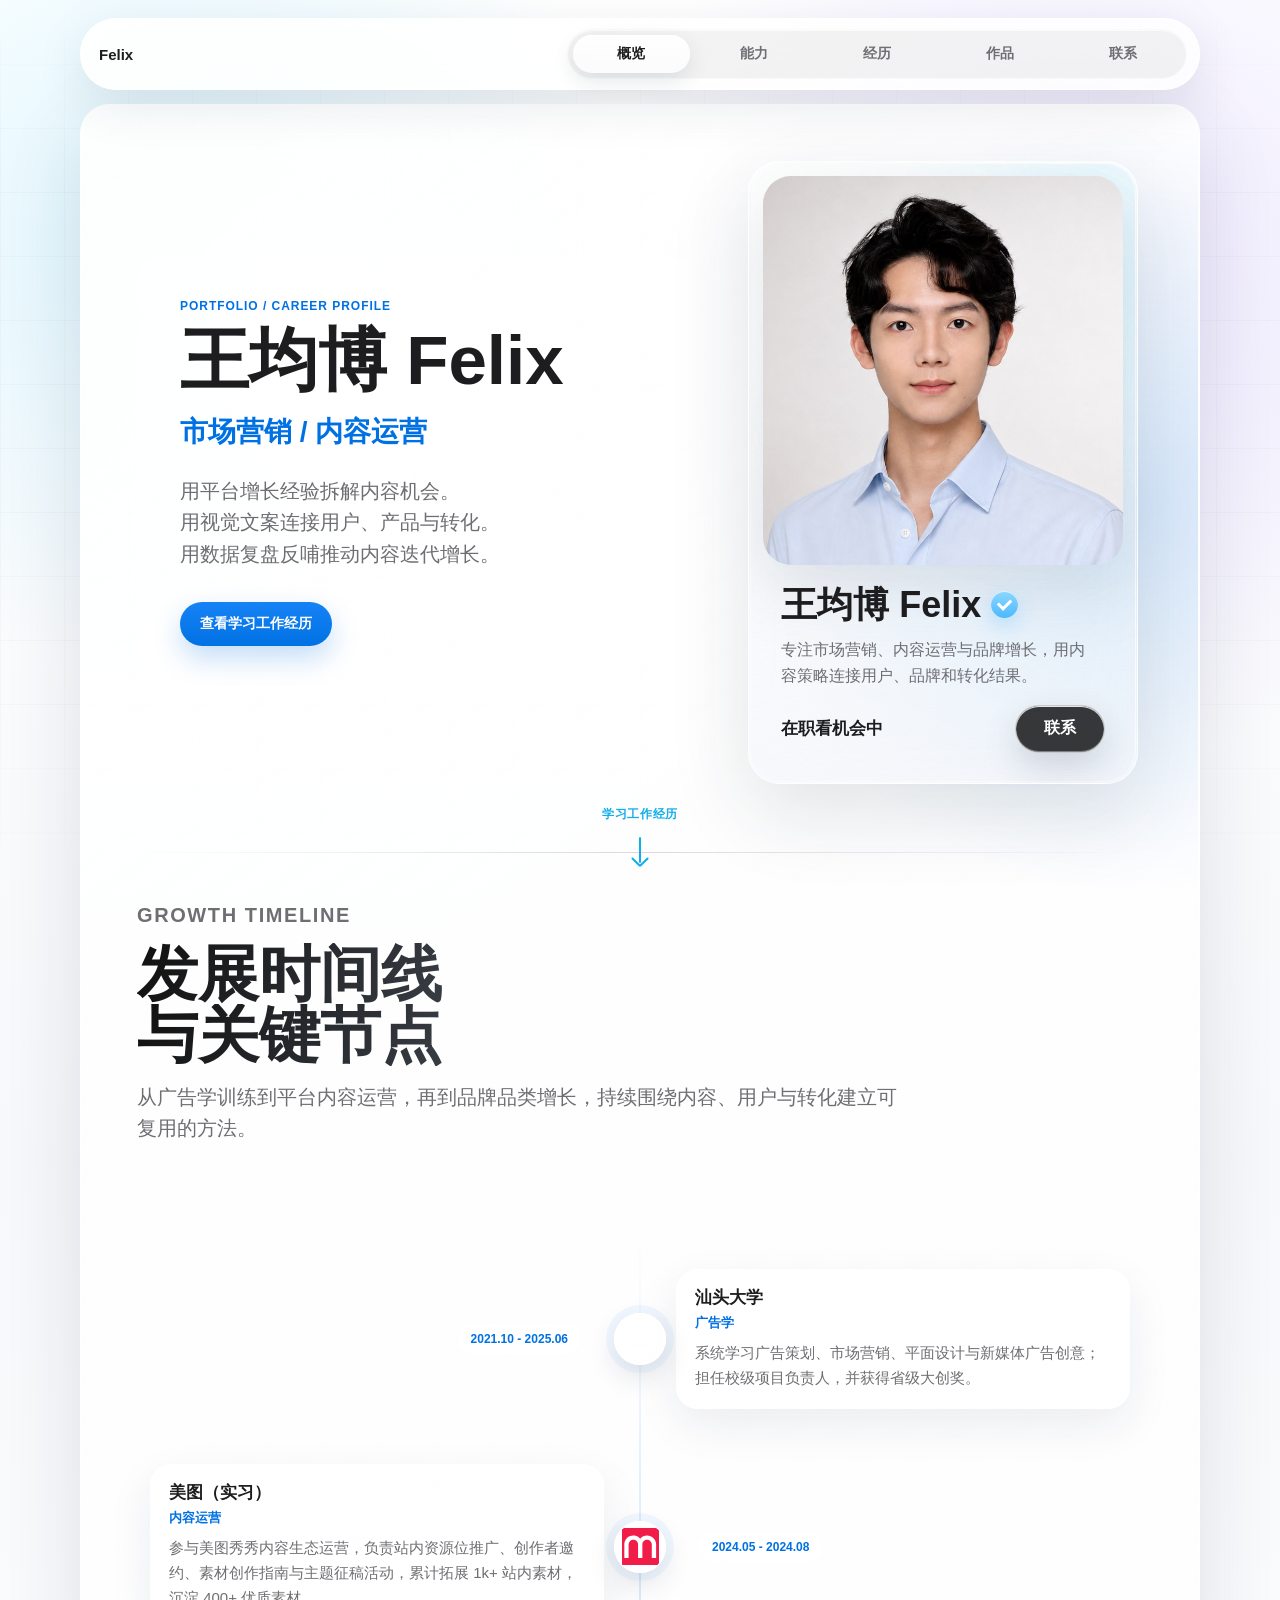
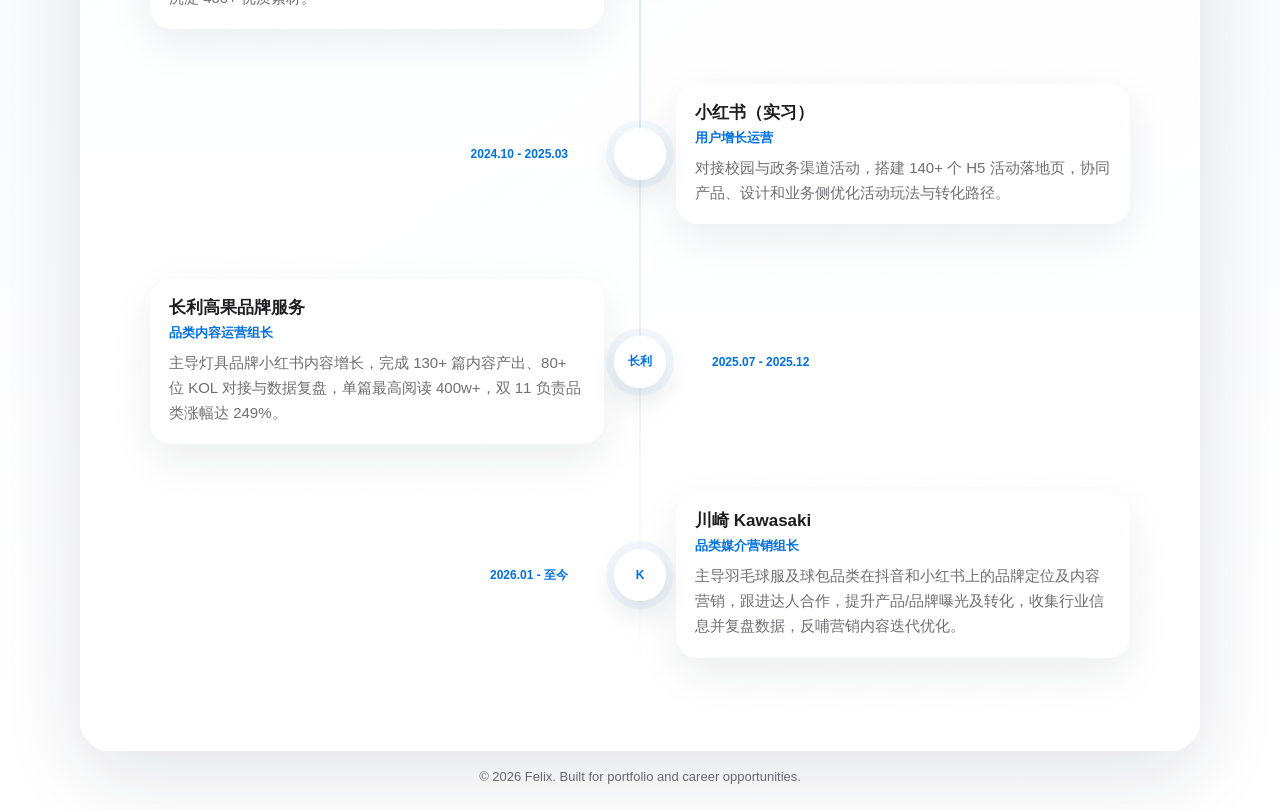
==== index.html @ 7bcf0bf5 "feat: 优化时间轴文字与节点标识" ====
<!doctype html>
<html lang="zh-CN">
  <head>
    <meta charset="UTF-8" />
    <meta name="viewport" content="width=device-width, initial-scale=1.0" />
    <meta
      name="description"
      content="王均博 Felix 的个人作品展示与求职网站，聚焦市场营销、内容运营、小红书增长与品牌内容。"
    />
    <title>王均博 Felix | 市场营销与内容运营</title>
    <link rel="stylesheet" href="styles.css?v=timeline-logo-type" />
  </head>
  <body>
    <header class="site-header" aria-label="网站导航">
      <a class="brand" href="#top" aria-label="返回首页">Felix</a>
      <nav class="tab-list" role="tablist" aria-label="个人网站页面切换">
        <button class="tab-button active" type="button" role="tab" aria-selected="true" aria-controls="panel-overview" id="tab-overview">
          概览
        </button>
        <button class="tab-button" type="button" role="tab" aria-selected="false" aria-controls="panel-skills" id="tab-skills">
          能力
        </button>
        <button class="tab-button" type="button" role="tab" aria-selected="false" aria-controls="panel-experience" id="tab-experience">
          经历
        </button>
        <button class="tab-button" type="button" role="tab" aria-selected="false" aria-controls="panel-works" id="tab-works">
          作品
        </button>
        <button class="tab-button" type="button" role="tab" aria-selected="false" aria-controls="panel-contact" id="tab-contact">
          联系
        </button>
      </nav>
    </header>

    <main id="top" class="page-panels">
      <article class="tab-panel active" role="tabpanel" id="panel-overview" aria-labelledby="tab-overview">
        <section class="overview-page reveal" aria-labelledby="hero-title">
          <div class="overview-hero">
            <div class="hero-copy glass-panel">
              <p class="eyebrow">Portfolio / Career Profile</p>
              <h1 id="hero-title">
                <span>王均博 Felix</span>
                <span>市场营销 / 内容运营</span>
              </h1>
              <p class="hero-lede">
                用平台增长经验拆解内容机会。
                <br />
                用视觉文案连接用户、产品与转化。
                <br />
                用数据复盘反哺推动内容迭代增长。
              </p>
              <div class="hero-actions" aria-label="主要行动">
                <a class="button primary" href="#timeline">查看学习工作经历</a>
              </div>
            </div>

            <figure class="photo-card" aria-label="个人照片展示位">
              <img src="assets/felix-portrait.jpg?v=portrait-updated" alt="Felix 的个人形象照" />
              <figcaption class="profile-card-body">
                <div class="profile-name-row">
                  <strong>王均博 Felix</strong>
                  <span class="verified-badge" aria-label="已认证"></span>
                </div>
                <p>专注市场营销、内容运营与品牌增长，用内容策略连接用户、品牌和转化结果。</p>
                <div class="profile-actions" aria-label="个人卡片操作">
                  <div class="profile-stat">
                    <strong>在职看机会中</strong>
                  </div>
                  <a class="profile-contact" href="mailto:keji1217@qq.com">联系</a>
                </div>
              </figcaption>
            </figure>
          </div>

          <div id="timeline" class="timeline-block" aria-labelledby="timeline-title">
            <div class="timeline-heading">
              <p class="eyebrow">Growth Timeline</p>
              <h2 id="timeline-title">
                <span>发展时间线</span>
                <span>与关键节点</span>
              </h2>
              <p>从广告学训练到平台内容运营，再到品牌品类增长，持续围绕内容、用户与转化建立可复用的方法。</p>
            </div>

            <ol class="growth-timeline">
              <li>
                <time>2021.10 - 2025.06</time>
                <span class="timeline-logo" aria-label="汕头大学 Logo">
                  <img src="assets/logos/shantou-university.png" alt="" />
                </span>
                <div>
                  <h3>汕头大学</h3>
                  <strong class="timeline-role">广告学</strong>
                  <p>系统学习广告策划、市场营销、平面设计与新媒体广告创意；担任校级项目负责人，并获得省级大创奖。</p>
                </div>
              </li>
              <li>
                <time>2024.05 - 2024.08</time>
                <span class="timeline-logo" aria-label="美图 Logo">
                  <img src="assets/logos/meitu-icon.svg" alt="" />
                </span>
                <div>
                  <h3>美图（实习）</h3>
                  <strong class="timeline-role">内容运营</strong>
                  <p>参与美图秀秀内容生态运营，负责站内资源位推广、创作者邀约、素材创作指南与主题征稿活动，累计拓展 1k+ 站内素材，沉淀 400+ 优质素材。</p>
                </div>
              </li>
              <li>
                <time>2024.10 - 2025.03</time>
                <span class="timeline-logo" aria-label="小红书 Logo">
                  <img src="assets/logos/xiaohongshu.png" alt="" />
                </span>
                <div>
                  <h3>小红书（实习）</h3>
                  <strong class="timeline-role">用户增长运营</strong>
                  <p>对接校园与政务渠道活动，搭建 140+ 个 H5 活动落地页，协同产品、设计和业务侧优化活动玩法与转化路径。</p>
                </div>
              </li>
              <li>
                <time>2025.07 - 2025.12</time>
                <span class="timeline-logo timeline-logo-text" aria-label="长利高果品牌服务 Logo 占位">长利</span>
                <div>
                  <h3>长利高果品牌服务</h3>
                  <strong class="timeline-role">品类内容运营组长</strong>
                  <p>主导灯具品牌小红书内容增长，完成 130+ 篇内容产出、80+ 位 KOL 对接与数据复盘，单篇最高阅读 400w+，双 11 负责品类涨幅达 249%。</p>
                </div>
              </li>
              <li>
                <time>2026.01 - 至今</time>
                <span class="timeline-logo timeline-logo-text" aria-label="川崎 Kawasaki Logo 占位">K</span>
                <div>
                  <h3>川崎 Kawasaki</h3>
                  <strong class="timeline-role">品类媒介营销组长</strong>
                  <p>主导羽毛球服及球包品类在抖音和小红书上的品牌定位及内容营销，跟进达人合作，提升产品/品牌曝光及转化，收集行业信息并复盘数据，反哺营销内容迭代优化。</p>
                </div>
              </li>
            </ol>
          </div>
        </section>
      </article>

      <article class="tab-panel panel-page" role="tabpanel" id="panel-skills" aria-labelledby="tab-skills" hidden>
        <section class="content-screen reveal">
          <div class="screen-heading">
            <p class="eyebrow">Capabilities</p>
            <h2>
              <span>面向市场营销</span>
              <span>与内容运营的复合能力。</span>
            </h2>
            <p class="screen-lede">
              基于川崎、长利高果、小红书与美图经历，能力重点聚焦品类营销、内容种草、达人媒介、数据复盘与项目落地。
            </p>
          </div>
          <div class="skills-layout">
            <div class="skill-metrics" aria-label="关键能力数据">
              <div><strong>200+</strong><span>营销种草笔记</span></div>
              <div><strong>150+</strong><span>KOL 对接</span></div>
              <div><strong>15+</strong><span>数据复盘迭代</span></div>
              <div><strong>5+</strong><span>品类营销项目经验</span></div>
            </div>

            <div class="skill-stack" aria-label="能力模块">
              <article class="skill-row">
                <span>01</span>
                <div>
                  <h3>营销策略与内容运营</h3>
                  <p>围绕品类目标、用户需求和平台机制，制定内容方向与种草策略，串联品牌表达、内容节奏和转化目标。</p>
                  <em>品类策略 / 内容规划 / 社媒种草</em>
                </div>
              </article>
              <article class="skill-row">
                <span>02</span>
                <div>
                  <h3>品牌定位与品类增长</h3>
                  <p>关注行业信息、用户趋势和竞品内容，提炼品类卖点与品牌定位，服务产品曝光、用户回搜和销售转化。</p>
                  <em>行业洞察 / 品牌定位 / 品类增长</em>
                </div>
              </article>
              <article class="skill-row">
                <span>03</span>
                <div>
                  <h3>达人媒介与合作推进</h3>
                  <p>具备 KOL 挖掘、建联、沟通、排期和内容质量把控经验，能够推动达人内容服务品牌曝光和种草转化。</p>
                  <em>KOL 对接 / 达人合作 / 内容把控</em>
                </div>
              </article>
              <article class="skill-row">
                <span>04</span>
                <div>
                  <h3>抖音与小红书内容传播</h3>
                  <p>覆盖小红书笔记、抖音内容和站内资源位推广，能根据平台内容逻辑调整选题、素材、标题与传播节奏。</p>
                  <em>双平台运营 / 种草内容 / 传播节奏</em>
                </div>
              </article>
              <article class="skill-row">
                <span>05</span>
                <div>
                  <h3>数据复盘与内容迭代</h3>
                  <p>通过内容数据、投放反馈、回搜转化和行业信息复盘表现，反哺后续营销内容方向和运营策略优化。</p>
                  <em>数据复盘 / 内容迭代 / 转化优化</em>
                </div>
              </article>
              <article class="skill-row">
                <span>06</span>
                <div>
                  <h3>项目协同与执行落地</h3>
                  <p>能拆解内容需求、协调设计和产品资源，跟进活动配置、素材审核、达人排期与传播节奏，保证项目落地。</p>
                  <em>需求拆解 / 资源协调 / 项目推进</em>
                </div>
              </article>
            </div>
          </div>
        </section>
      </article>

      <article class="tab-panel panel-page" role="tabpanel" id="panel-experience" aria-labelledby="tab-experience" hidden>
        <section class="content-screen reveal">
          <div class="experience-view active" data-experience-view="overview">
            <div class="screen-heading">
              <p class="eyebrow">Experience</p>
              <h2>
                <span>平台增长、内容生态</span>
                <span>与品牌服务经验。</span>
              </h2>
              <p class="screen-lede">
                点击任一经历卡片，可进入对应的详细页，查看工作内容、项目动作和关键结果。
              </p>
            </div>
            <ol class="compact-list experience-list">
              <li>
                <button class="experience-card" type="button" data-experience-target="kawasaki">
                  <strong>川崎 Kawasaki</strong>
                  <b class="experience-role">品类媒介营销组长</b>
                  <span>主导羽毛球服及球包品类在抖音和小红书上的品牌定位、内容营销、达人合作与数据复盘。</span>
                  <em>查看详情</em>
                </button>
              </li>
              <li>
                <button class="experience-card" type="button" data-experience-target="changli">
                  <strong>长利高果品牌服务</strong>
                  <b class="experience-role">品类内容运营组长</b>
                  <span>新锐灯具品牌小红书内容增长，覆盖选题产出、达人合作、数据复盘、评论维护与跨部门协作。</span>
                  <em>查看详情</em>
                </button>
              </li>
              <li>
                <button class="experience-card" type="button" data-experience-target="redbook">
                  <strong>小红书（实习）</strong>
                  <b class="experience-role">用户增长运营</b>
                  <span>对接校园和政务渠道活动，搭建 H5 活动落地页，并协同产品、设计优化活动玩法。</span>
                  <em>查看详情</em>
                </button>
              </li>
              <li>
                <button class="experience-card" type="button" data-experience-target="meitu">
                  <strong>美图（实习）</strong>
                  <b class="experience-role">内容运营</b>
                  <span>负责站内内容推广、创作者邀约、素材指南和共创征稿活动，丰富平台内容供给。</span>
                  <em>查看详情</em>
                </button>
              </li>
            </ol>
          </div>

          <div class="experience-view" data-experience-view="kawasaki" hidden>
            <button class="back-button" type="button" data-experience-back>返回经历</button>
            <div class="detail-heading">
              <p class="eyebrow">2025.01 - 至今</p>
              <h2><span>川崎 Kawasaki</span><span>品类媒介营销组长</span></h2>
              <p>主导羽毛球服及球包品类在抖音和小红书上的品牌定位及内容营销，跟进达人合作，提升产品与品牌曝光及转化。</p>
            </div>
            <div class="detail-grid">
              <article><span>Positioning</span><h3>品牌定位</h3><p>围绕羽毛球服及球包品类，梳理平台用户需求、产品卖点和内容表达方向，建立品类营销重点。</p></article>
              <article><span>Content</span><h3>内容营销</h3><p>负责抖音和小红书内容营销方向，结合平台特性规划种草内容、达人内容和品牌传播节奏。</p></article>
              <article><span>KOL</span><h3>达人合作</h3><p>跟进达人合作流程，推动内容产出、发布排期和传播效果，提升产品与品牌曝光及转化表现。</p></article>
              <article><span>Review</span><h3>复盘迭代</h3><p>收集行业信息并复盘内容和投放数据，将表现反馈反哺后续营销内容迭代优化。</p></article>
            </div>
          </div>

          <div class="experience-view" data-experience-view="changli" hidden>
            <button class="back-button" type="button" data-experience-back>返回经历</button>
            <div class="detail-heading">
              <p class="eyebrow">2025.07 - 2025.12</p>
              <h2><span>长利高果品牌服务</span><span>品类内容运营组长</span></h2>
              <p>服务灯具行业新锐品牌，以小红书作为核心品牌推广与增长渠道，围绕内容选题、达人合作、数据复盘和用户互动推动品类增长。</p>
            </div>
            <div class="detail-grid">
              <article><span>Content</span><h3>内容策划与产出</h3><p>主导小红书选题策划与原创产出，累计输出 130+ 篇笔记，覆盖测评、品牌推荐、买家秀等内容方向。</p></article>
              <article><span>Growth</span><h3>增长结果</h3><p>笔记平均阅读 15w+，爆款笔记占比 60%，单篇最高阅读 400w+，双 11 期间负责品类涨幅达 249%。</p></article>
              <article><span>KOL</span><h3>达人合作</h3><p>挖掘并管理小红书生态 KOL，累计对接 80+ 位达人，推动合作推广 50+ 篇，提升产品曝光与种草转化。</p></article>
              <article><span>Insight</span><h3>市场分析与复盘</h3><p>输出内容分析报告 6 份、周/月度优化方案 10 份，推动平均曝光、点击率、回搜和转化指标提升。</p></article>
              <article><span>Community</span><h3>评论与舆情</h3><p>建立笔记评论互动 SOP，日均回复用户评论 60+ 条，处理潜在负面舆情 70+ 起，降低品牌舆情风险。</p></article>
            </div>
          </div>

          <div class="experience-view" data-experience-view="redbook" hidden>
            <button class="back-button" type="button" data-experience-back>返回经历</button>
            <div class="detail-heading">
              <p class="eyebrow">2024.10 - 2025.03</p>
              <h2><span>小红书（实习）</span><span>用户增长运营</span></h2>
              <p>围绕渠道活动增长，连接活动配置、产品功能、素材审核、数据看板和跨部门协作，提升活动留存与转化。</p>
            </div>
            <div class="detail-grid">
              <article><span>Channel</span><h3>渠道增长</h3><p>对接多校园与政务渠道活动，完成审核配置、客诉、推流等流程，搭建 140+ 个 H5 活动落地页。</p></article>
              <article><span>Product</span><h3>产品迭代</h3><p>根据渠道需求与业务指标，推动计次浏览任务、iframe 功能和投票模板迭代，优化玩法逻辑与裂变效率。</p></article>
              <article><span>Creative</span><h3>视觉优化</h3><p>制定素材提报 SOP，细化审核规范，并与设计部门协作提升活动主视觉和用户认同感。</p></article>
              <article><span>Data</span><h3>数据分析</h3><p>通过数据看板整理活动表现，识别活动问题并协助团队优化留存率和转化率。</p></article>
            </div>
          </div>

          <div class="experience-view" data-experience-view="meitu" hidden>
            <button class="back-button" type="button" data-experience-back>返回经历</button>
            <div class="detail-heading">
              <p class="eyebrow">2024.05 - 2024.08</p>
              <h2><span>美图（实习）</span><span>内容运营</span></h2>
              <p>参与内容生态运营，围绕站内资源位推广、创作者邀约、素材创作指南和主题征稿活动拓展内容供给。</p>
            </div>
            <div class="detail-grid">
              <article><span>Promotion</span><h3>内容推广</h3><p>根据主题需求对接制作物料，并在站内资源位投放推广，提升贴纸、滤镜和共创 IP 的曝光与使用。</p></article>
              <article><span>Creator</span><h3>达人运营与内容指导</h3><p>多平台建联邀约 142 位创作者入驻，撰写素材创作指南和竞品分析报告，累计拓展 1k+ 站内素材。</p></article>
              <article><span>Campaign</span><h3>活动策划</h3><p>策划落地美图 x 站酷夏日与国庆主题征稿活动，邀约站内外创作者投稿并上传作品。</p></article>
              <article><span>Result</span><h3>项目结果</h3><p>超额完成目标作者入驻指标，沉淀 400+ 优质素材，提升内容时效性与平台生态质量。</p></article>
            </div>
          </div>

        </section>
      </article>

      <article class="tab-panel panel-page" role="tabpanel" id="panel-works" aria-labelledby="tab-works" hidden>
        <section class="content-screen reveal">
          <div class="screen-heading">
            <p class="eyebrow">Selected Work</p>
            <h2>
              <span>作品集入口</span>
              <span>等待真实素材填充。</span>
            </h2>
            <p class="screen-lede">这里先保留作品集结构。后续你上传作品集、项目截图或作品链接后，我会帮你整理成更完整的案例展示。</p>
          </div>
          <div class="case-grid">
            <article class="wide"><span>01</span><h3>内容运营作品集</h3><p>可放小红书笔记、内容策划方案、数据复盘报告、达人合作案例或品牌内容项目。我会按「目标 / 动作 / 结果 / 关键素材」整理。</p></article>
            <article><span>02</span><h3>活动与增长案例</h3><p>可放 H5 活动、渠道增长、活动主视觉、玩法设计或产品迭代相关案例。</p></article>
            <article><span>03</span><h3>创作者与视觉内容</h3><p>可放创作指南、素材库、征稿活动、视觉文案或平台内容生态相关作品。</p></article>
          </div>
        </section>
      </article>

      <article class="tab-panel panel-page" role="tabpanel" id="panel-contact" aria-labelledby="tab-contact" hidden>
        <section class="content-screen reveal">
          <div class="screen-heading">
            <p class="eyebrow">Contact</p>
            <h2>
              <span>保持联系</span>
              <span>从一次清晰沟通开始。</span>
            </h2>
            <p class="screen-lede">如果你对市场营销、内容运营、品牌内容或求职机会感兴趣，可以通过以下方式联系我。</p>
          </div>
          <div class="contact-grid" aria-label="联系方式">
            <a class="contact-card" href="mailto:keji1217@qq.com">
              <span>邮箱</span>
              <strong>keji1217@qq.com</strong>
              <em>适合发送正式沟通、作品集或岗位信息</em>
            </a>
            <div class="contact-card">
              <span>微信</span>
              <strong>SaPa17KeJi</strong>
              <em>适合快速沟通与后续交流</em>
            </div>
            <a class="contact-card" href="tel:15989818413">
              <span>电话</span>
              <strong>15989818413</strong>
              <em>如有紧急或明确事项，可电话联系</em>
            </a>
          </div>
        </section>
      </article>
    </main>

    <a class="journey-cue" href="#timeline" aria-label="向下查看学习工作经历">
      <span>学习工作经历</span>
      <i aria-hidden="true"></i>
    </a>

    <footer class="site-footer">
      <p>© 2026 Felix. Built for portfolio and career opportunities.</p>
    </footer>

    <script src="script.js?v=skills-experience-kawasaki"></script>
  </body>
</html>
---- styles.css ----
:root {
  color-scheme: light;
  --bg: #f7f8fb;
  --surface: rgba(255, 255, 255, 0.58);
  --surface-strong: rgba(255, 255, 255, 0.76);
  --text: #1d1d1f;
  --muted: #6e6e73;
  --line: rgba(255, 255, 255, 0.74);
  --line-dark: rgba(29, 29, 31, 0.1);
  --accent: #0071e3;
  --accent-dark: #005bbf;
  --blue-soft: rgba(0, 113, 227, 0.16);
  --violet-soft: rgba(126, 87, 255, 0.14);
  --cyan-soft: rgba(80, 210, 255, 0.18);
  --shadow: 0 24px 80px rgba(22, 35, 55, 0.12);
  --glass-shadow: inset 0 1px 0 rgba(255, 255, 255, 0.88), inset 0 -1px 0 rgba(255, 255, 255, 0.36);
  --radius: 30px;
}

* {
  box-sizing: border-box;
}

[hidden] {
  display: none !important;
}

html {
  scroll-behavior: smooth;
}

body {
  min-height: 100vh;
  margin: 0;
  background:
    radial-gradient(circle at 14% 10%, var(--cyan-soft), transparent 28rem),
    radial-gradient(circle at 84% 12%, var(--violet-soft), transparent 30rem),
    radial-gradient(circle at 50% -8%, rgba(255, 255, 255, 0.98), transparent 36rem),
    linear-gradient(180deg, #ffffff 0%, var(--bg) 48%, #ffffff 100%);
  color: var(--text);
  font-family: -apple-system, BlinkMacSystemFont, "SF Pro Display", "PingFang SC", "Microsoft YaHei", sans-serif;
  letter-spacing: 0;
}

body::before {
  position: fixed;
  inset: 0;
  z-index: -1;
  background-image:
    linear-gradient(rgba(29, 29, 31, 0.025) 1px, transparent 1px),
    linear-gradient(90deg, rgba(29, 29, 31, 0.025) 1px, transparent 1px);
  background-size: 64px 64px;
  content: "";
  mask-image: linear-gradient(180deg, transparent, #000 18%, #000 74%, transparent);
}

a {
  color: inherit;
  text-decoration: none;
}

.site-header {
  position: sticky;
  top: 18px;
  z-index: 30;
  display: grid;
  width: min(1120px, calc(100% - 32px));
  grid-template-columns: auto minmax(0, 620px);
  gap: 18px;
  align-items: center;
  margin: 18px auto 14px;
  padding: 10px 12px 10px 18px;
  border: 1px solid var(--line);
  border-radius: 999px;
  background:
    linear-gradient(145deg, rgba(255, 255, 255, 0.82), rgba(255, 255, 255, 0.48)),
    rgba(255, 255, 255, 0.58);
  box-shadow: 0 14px 50px rgba(22, 35, 55, 0.1), var(--glass-shadow);
  backdrop-filter: blur(24px) saturate(180%);
  transition: background 180ms ease, box-shadow 180ms ease;
}

.site-header.scrolled {
  background:
    linear-gradient(145deg, rgba(255, 255, 255, 0.9), rgba(255, 255, 255, 0.58)),
    rgba(255, 255, 255, 0.72);
  box-shadow: 0 18px 58px rgba(22, 35, 55, 0.13), var(--glass-shadow);
}

.brand {
  font-size: 15px;
  font-weight: 850;
}

.tab-list {
  display: grid;
  grid-template-columns: repeat(5, 1fr);
  gap: 6px;
  padding: 5px;
  border-radius: 999px;
  border: 1px solid rgba(255, 255, 255, 0.62);
  background: rgba(29, 29, 31, 0.05);
  box-shadow: inset 0 1px 0 rgba(255, 255, 255, 0.72);
}

.tab-button {
  min-height: 38px;
  border: 0;
  border-radius: 999px;
  background: transparent;
  color: var(--muted);
  cursor: pointer;
  font: inherit;
  font-size: 14px;
  font-weight: 850;
  transition: background 180ms ease, color 180ms ease, box-shadow 180ms ease;
}

.tab-button.active {
  background: linear-gradient(180deg, rgba(255, 255, 255, 0.96), rgba(255, 255, 255, 0.7));
  color: var(--text);
  box-shadow: 0 8px 22px rgba(22, 35, 55, 0.11), inset 0 1px 0 rgba(255, 255, 255, 0.95);
}

.page-panels,
.site-footer {
  width: min(1120px, calc(100% - 36px));
  margin: 0 auto;
}

.page-panels.switching .tab-panel.active {
  opacity: 0;
  transform: translateX(14px);
}

.overview-page,
.content-screen {
  border: 1px solid var(--line);
  border-radius: var(--radius);
  background:
    linear-gradient(145deg, rgba(255, 255, 255, 0.72), rgba(255, 255, 255, 0.42)),
    var(--surface);
  box-shadow: var(--shadow), var(--glass-shadow);
  backdrop-filter: blur(28px) saturate(170%);
  position: relative;
  isolation: isolate;
}

.overview-page::before,
.content-screen::before {
  position: absolute;
  inset: 1px;
  z-index: -1;
  border-radius: calc(var(--radius) - 1px);
  background:
    radial-gradient(circle at 18% 10%, rgba(255, 255, 255, 0.8), transparent 20rem),
    radial-gradient(circle at 94% 18%, var(--blue-soft), transparent 24rem);
  content: "";
  pointer-events: none;
}

.overview-page {
  display: grid;
  gap: clamp(34px, 6vw, 68px);
  min-height: calc(128vh - 112px);
  overflow: hidden;
  padding: clamp(28px, 4.8vw, 56px);
}

.overview-hero {
  display: grid;
  min-height: calc(78vh - 112px);
  grid-template-columns: minmax(0, 1fr) minmax(330px, 0.72fr);
  gap: clamp(28px, 4vw, 52px);
  align-items: center;
}

.hero-copy {
  display: grid;
  align-content: center;
}

.glass-panel {
  position: relative;
  align-self: center;
  overflow: hidden;
  border: 1px solid rgba(255, 255, 255, 0.7);
  border-radius: 26px;
  background: rgba(255, 255, 255, 0.32);
  box-shadow: var(--glass-shadow);
  padding: clamp(24px, 3.4vw, 42px);
}

.eyebrow {
  display: inline-flex;
  margin-bottom: 12px;
  color: var(--accent);
  font-size: 12px;
  font-weight: 850;
  letter-spacing: 0.08em;
  text-transform: uppercase;
}

h1,
h2,
h3,
p,
figure {
  margin-top: 0;
}

figure {
  margin-right: 0;
  margin-bottom: 0;
  margin-left: 0;
}

h1 {
  display: grid;
  justify-items: start;
  max-width: 720px;
  margin-bottom: 28px;
  font-size: clamp(46px, 6.2vw, 78px);
  font-weight: 860;
  line-height: 1.08;
}

h2 {
  max-width: 860px;
  margin-bottom: 16px;
  font-size: clamp(34px, 4.8vw, 64px);
  font-weight: 850;
  line-height: 1;
}

h1 span,
h2 span {
  display: block;
}

h1 span:first-child {
  color: var(--text);
  font-size: clamp(42px, 5.4vw, 70px);
  font-weight: 860;
  line-height: 1.04;
}

h2 span {
  background: linear-gradient(112deg, #111111 0%, #3b4048 46%, #838b98 100%);
  -webkit-background-clip: text;
  background-clip: text;
  color: transparent;
}

h1 span:nth-child(2) {
  justify-self: start;
  width: fit-content;
  margin-top: 18px;
  border: 0;
  background: transparent;
  box-shadow: none;
  color: var(--accent);
  font-size: clamp(19px, 2.2vw, 28px);
  font-weight: 850;
  line-height: 1.2;
  padding: 0;
  white-space: nowrap;
}

h3 {
  margin-bottom: 8px;
  font-size: 20px;
  line-height: 1.18;
}

.hero-lede,
.screen-lede,
.timeline-heading p,
.growth-timeline p,
.case-grid p,
.compact-list span {
  color: var(--muted);
  font-size: clamp(16px, 1.7vw, 20px);
  line-height: 1.56;
}

.hero-lede,
.screen-lede {
  max-width: 760px;
  margin-bottom: 32px;
}

.hero-lede {
  max-width: 620px;
}

.hero-actions,
.pill-grid {
  display: flex;
  flex-wrap: wrap;
  gap: 10px;
}

.button,
.pill-grid span {
  display: inline-flex;
  min-height: 44px;
  align-items: center;
  justify-content: center;
  border-radius: 999px;
  font-size: 14px;
  font-weight: 800;
}

.button {
  padding: 0 20px;
  transition: transform 180ms ease, background 180ms ease, box-shadow 180ms ease;
}

.button:hover,
.contact-card:hover {
  transform: translateY(-2px);
}

.button.primary {
  background: linear-gradient(180deg, #1683f5, var(--accent));
  color: #ffffff;
  box-shadow: 0 12px 28px rgba(0, 113, 227, 0.24);
}

.button.primary:hover {
  background: var(--accent-dark);
}

.journey-cue {
  position: fixed;
  left: 50%;
  bottom: 32px;
  z-index: 8;
  display: grid;
  width: 138px;
  min-height: 68px;
  place-items: center;
  gap: 3px;
  color: #11aeea;
  text-transform: uppercase;
  transform: translateX(-50%);
  transition: opacity 180ms ease, transform 180ms ease, visibility 180ms ease;
}

.journey-cue:hover {
  transform: translateX(-50%) translateY(-3px);
}

.journey-cue.is-hidden {
  opacity: 0;
  pointer-events: none;
  transform: translateX(-50%) translateY(14px);
  visibility: hidden;
}

.journey-cue span {
  font-size: 12px;
  font-weight: 850;
  letter-spacing: 0.06em;
}

.journey-cue i {
  position: relative;
  width: 2px;
  height: 26px;
  border-radius: 999px;
  background: currentColor;
  animation: cueArrow 1.4s ease-in-out infinite;
}

.journey-cue i::before,
.journey-cue i::after {
  position: absolute;
  bottom: 0;
  width: 12px;
  height: 2px;
  border-radius: 999px;
  background: currentColor;
  content: "";
}

.journey-cue i::before {
  left: -9px;
  transform: rotate(45deg);
}

.journey-cue i::after {
  right: -9px;
  transform: rotate(-45deg);
}

.button.secondary {
  border: 1px solid rgba(255, 255, 255, 0.68);
  background: rgba(255, 255, 255, 0.58);
  color: var(--text);
  box-shadow: var(--glass-shadow);
}

.photo-card {
  position: relative;
  display: grid;
  width: min(100%, 390px);
  align-self: center;
  justify-self: center;
  overflow: hidden;
  border: 1px solid rgba(255, 255, 255, 0.78);
  border-radius: 32px;
  background:
    radial-gradient(circle at 58% 30%, rgba(255, 255, 255, 0.92), transparent 16rem),
    linear-gradient(150deg, rgba(255, 255, 255, 0.78), rgba(230, 235, 244, 0.46)),
    radial-gradient(circle at 78% 18%, rgba(80, 210, 255, 0.14), transparent 22rem);
  box-shadow: 0 28px 80px rgba(22, 35, 55, 0.13), var(--glass-shadow);
  backdrop-filter: blur(22px) saturate(170%);
  padding: 14px;
}

.photo-card::before {
  position: absolute;
  inset: 1px;
  border: 1px solid rgba(255, 255, 255, 0.74);
  border-radius: 31px;
  background:
    radial-gradient(circle at 18% 10%, rgba(255, 255, 255, 0.82), transparent 14rem),
    radial-gradient(circle at 86% 18%, rgba(80, 210, 255, 0.12), transparent 16rem);
  content: "";
  pointer-events: none;
}

.photo-card::after {
  position: absolute;
  right: 0;
  bottom: 0;
  left: 0;
  height: 34%;
  background: linear-gradient(180deg, transparent, rgba(247, 248, 251, 0.44));
  content: "";
  pointer-events: none;
}

.photo-card img {
  position: relative;
  z-index: 1;
  width: 100%;
  aspect-ratio: 1 / 1.08;
  height: auto;
  border-radius: 28px;
  margin-bottom: 0;
  object-fit: cover;
  object-position: 50% 35%;
  filter: drop-shadow(0 22px 34px rgba(22, 35, 55, 0.12));
}

.profile-card-body {
  position: relative;
  z-index: 1;
  display: grid;
  gap: 14px;
  margin: 0;
  padding: 22px 18px 16px;
}

.profile-name-row {
  display: flex;
  gap: 10px;
  align-items: center;
}

.profile-name-row strong {
  color: var(--text);
  font-size: clamp(28px, 3vw, 36px);
  line-height: 1;
}

.verified-badge {
  position: relative;
  display: inline-flex;
  width: 27px;
  height: 27px;
  align-items: center;
  justify-content: center;
  border-radius: 999px;
  background: linear-gradient(180deg, #8ed8ff, #4bb8ff);
  box-shadow: 0 8px 20px rgba(75, 184, 255, 0.32), inset 0 1px 0 rgba(255, 255, 255, 0.72);
}

.verified-badge::before {
  width: 10px;
  height: 6px;
  border-bottom: 3px solid #ffffff;
  border-left: 3px solid #ffffff;
  content: "";
  transform: rotate(-45deg) translate(1px, -1px);
}

.profile-card-body p {
  max-width: 310px;
  margin: 0;
  color: var(--muted);
  font-size: 16px;
  line-height: 1.62;
}

.profile-actions {
  display: flex;
  gap: 12px;
  align-items: center;
  justify-content: space-between;
  margin-top: 2px;
}

.profile-stat {
  display: inline-flex;
  min-height: 44px;
  align-items: center;
  gap: 8px;
  color: var(--text);
  font-size: 15px;
  font-weight: 800;
  min-width: 0;
}

.profile-stat span {
  color: var(--muted);
  font-weight: 760;
}

.profile-stat strong {
  font-size: 17px;
  line-height: 1.25;
}

.profile-contact {
  display: inline-flex;
  min-height: 48px;
  align-items: center;
  justify-content: center;
  border: 1px solid rgba(255, 255, 255, 0.72);
  border-radius: 999px;
  background: rgba(29, 29, 31, 0.88);
  box-shadow: 0 14px 34px rgba(22, 35, 55, 0.16), var(--glass-shadow);
  color: #ffffff;
  font-size: 16px;
  font-weight: 850;
  padding: 0 28px;
  transition: transform 180ms ease, box-shadow 180ms ease;
}

.profile-contact:hover {
  box-shadow: 0 18px 42px rgba(22, 35, 55, 0.2), var(--glass-shadow);
  transform: translateY(-2px);
}

.timeline-block {
  position: relative;
  display: grid;
  gap: 34px;
  padding-top: clamp(28px, 4vw, 48px);
}

.timeline-block::before {
  position: absolute;
  top: 0;
  right: 0;
  left: 0;
  height: 1px;
  background: linear-gradient(90deg, transparent, rgba(29, 29, 31, 0.16), transparent);
  content: "";
}

.timeline-heading {
  max-width: 760px;
  margin-bottom: 28px;
}

.growth-timeline,
.compact-list {
  display: grid;
  gap: 14px;
  margin: 0;
  padding: 0;
  list-style: none;
}

.growth-timeline {
  position: relative;
  max-width: 980px;
  gap: 12px;
  margin-inline: auto;
  padding: 18px 0;
}

.growth-timeline::before {
  position: absolute;
  top: 0;
  bottom: 0;
  left: 50%;
  width: 1px;
  background: linear-gradient(180deg, transparent, rgba(0, 113, 227, 0.28), rgba(29, 29, 31, 0.12), transparent);
  content: "";
  transform: translateX(-50%);
}

.growth-timeline li,
.compact-list li,
.case-grid article {
  position: relative;
  overflow: hidden;
  border: 1px solid rgba(255, 255, 255, 0.78);
  border-radius: 22px;
  background:
    linear-gradient(145deg, rgba(255, 255, 255, 0.88), rgba(255, 255, 255, 0.62)),
    var(--surface-strong);
  box-shadow: 0 16px 44px rgba(22, 35, 55, 0.08), var(--glass-shadow);
  padding: 20px;
  transition: transform 180ms ease, box-shadow 180ms ease;
}

.growth-timeline li {
  position: relative;
  display: grid;
  grid-template-columns: minmax(0, 1fr) 72px minmax(0, 1fr);
  gap: 0;
  align-items: center;
  min-height: 190px;
  overflow: visible;
  border: 0;
  background: transparent;
  box-shadow: none;
  padding: 18px 0;
  opacity: 1;
  transform: translateY(0);
  animation: none;
}

.growth-timeline li:nth-child(2) {
  transition-delay: 100ms;
}

.growth-timeline li:nth-child(3) {
  transition-delay: 200ms;
}

.timeline-logo {
  grid-column: 2;
  grid-row: 1;
  z-index: 1;
  display: inline-flex;
  width: 52px;
  height: 52px;
  align-items: center;
  justify-content: center;
  justify-self: center;
  overflow: hidden;
  border: 1px solid rgba(255, 255, 255, 0.9);
  border-radius: 999px;
  background: rgba(255, 255, 255, 0.92);
  box-shadow: 0 0 0 8px rgba(0, 113, 227, 0.05), 0 12px 28px rgba(22, 35, 55, 0.12);
  backdrop-filter: blur(12px) saturate(150%);
}

.timeline-logo img {
  display: block;
  width: 74%;
  height: 74%;
  object-fit: contain;
}

.timeline-logo-text {
  color: var(--accent);
  font-size: 12px;
  font-weight: 900;
  letter-spacing: 0;
}

.growth-timeline li::after {
  display: none;
}

.growth-timeline time {
  grid-column: 1;
  justify-self: end;
  margin-right: 24px;
  border: 1px solid rgba(255, 255, 255, 0.74);
  border-radius: 999px;
  background: rgba(255, 255, 255, 0.58);
  box-shadow: var(--glass-shadow);
  padding: 7px 11px;
}

.growth-timeline li > div {
  position: relative;
  grid-column: 3;
  overflow: hidden;
  width: 100%;
  border: 1px solid rgba(255, 255, 255, 0.78);
  border-radius: 22px;
  background:
    linear-gradient(145deg, rgba(255, 255, 255, 0.88), rgba(255, 255, 255, 0.62)),
    var(--surface-strong);
  box-shadow: 0 16px 44px rgba(22, 35, 55, 0.08), var(--glass-shadow);
  padding: 18px;
  transition: transform 180ms ease, box-shadow 180ms ease;
}

.growth-timeline li > div::after {
  position: absolute;
  inset: 0;
  background: linear-gradient(110deg, transparent 28%, rgba(255, 255, 255, 0.5), transparent 62%);
  content: "";
  opacity: 0;
  pointer-events: none;
  transform: translateX(-70%);
  transition: opacity 220ms ease, transform 700ms ease;
}

.growth-timeline li:nth-child(even) time {
  grid-column: 3;
  justify-self: start;
  margin-right: 0;
  margin-left: 24px;
}

.growth-timeline li:nth-child(even) > div {
  grid-column: 1;
  grid-row: 1;
}

.growth-timeline li > div:hover {
  box-shadow: 0 22px 60px rgba(22, 35, 55, 0.12), var(--glass-shadow);
  transform: translateY(-4px);
}

.growth-timeline li > div:hover::after {
  opacity: 1;
  transform: translateX(70%);
}

.glass-panel::after,
.growth-timeline li::after,
.compact-list li::after,
.case-grid article::after,
.contact-card::after,
.bento-card::after {
  position: absolute;
  inset: 0;
  background: linear-gradient(110deg, transparent 28%, rgba(255, 255, 255, 0.5), transparent 62%);
  content: "";
  opacity: 0;
  pointer-events: none;
  transform: translateX(-70%);
  transition: opacity 220ms ease, transform 700ms ease;
}

.compact-list li:hover,
.case-grid article:hover,
.contact-card:hover,
.bento-card:hover {
  box-shadow: 0 22px 60px rgba(22, 35, 55, 0.12), var(--glass-shadow);
  transform: translateY(-4px);
}

.glass-panel:hover::after,
.compact-list li:hover::after,
.case-grid article:hover::after,
.contact-card:hover::after,
.bento-card:hover::after {
  opacity: 1;
  transform: translateX(70%);
}

.growth-timeline time,
.case-grid span {
  color: var(--accent);
  font-size: 12px;
  font-weight: 850;
}

.growth-timeline h3 {
  margin-bottom: 6px;
  font-size: 17px;
  line-height: 1.22;
}

.growth-timeline p {
  margin: 0;
  font-size: 15px;
  line-height: 1.68;
}

.timeline-role {
  display: block;
  margin: 0 0 8px;
  color: var(--accent);
  font-size: 13px;
  font-weight: 850;
  line-height: 1.3;
}

.content-screen {
  display: grid;
  min-height: calc(100vh - 112px);
  align-content: center;
  gap: 28px;
  padding: clamp(32px, 5vw, 68px);
}

.screen-heading {
  max-width: 860px;
}

#panel-contact h2 {
  max-width: 720px;
  font-size: clamp(30px, 4vw, 52px);
  line-height: 1.08;
}

#panel-contact .screen-lede {
  max-width: 680px;
  font-size: clamp(16px, 1.45vw, 18px);
  line-height: 1.68;
}

.pill-grid span {
  border: 1px solid rgba(255, 255, 255, 0.76);
  background: rgba(255, 255, 255, 0.62);
  box-shadow: var(--glass-shadow);
  padding: 11px 14px;
}

.bento-grid {
  display: grid;
  grid-template-columns: repeat(4, 1fr);
  gap: 14px;
}

.bento-card {
  position: relative;
  display: grid;
  min-height: 170px;
  align-content: space-between;
  overflow: hidden;
  border: 1px solid rgba(255, 255, 255, 0.78);
  border-radius: 22px;
  background:
    linear-gradient(145deg, rgba(255, 255, 255, 0.88), rgba(255, 255, 255, 0.62)),
    var(--surface-strong);
  box-shadow: 0 16px 44px rgba(22, 35, 55, 0.08), var(--glass-shadow);
  padding: 20px;
  transition: transform 180ms ease, box-shadow 180ms ease;
}

.bento-card.wide {
  grid-column: span 2;
}

.bento-card span {
  color: var(--accent);
  font-size: 13px;
  font-weight: 850;
}

.bento-card strong {
  display: block;
  margin: 28px 0 8px;
  font-size: 22px;
  line-height: 1.15;
}

.bento-card p {
  margin: 0;
  color: var(--muted);
  font-size: 14px;
  line-height: 1.58;
}

.skills-layout {
  display: grid;
  gap: 16px;
}

.skill-metrics {
  display: grid;
  grid-template-columns: repeat(4, 1fr);
  gap: 12px;
}

.skill-metrics div,
.skill-row {
  position: relative;
  overflow: hidden;
  border: 1px solid rgba(255, 255, 255, 0.78);
  background:
    linear-gradient(145deg, rgba(255, 255, 255, 0.9), rgba(255, 255, 255, 0.58)),
    var(--surface-strong);
  box-shadow: 0 16px 44px rgba(22, 35, 55, 0.08), var(--glass-shadow);
}

.skill-metrics div {
  min-height: 94px;
  border-radius: 22px;
  padding: 18px;
}

.skill-metrics strong,
.skill-metrics span {
  display: block;
}

.skill-metrics strong {
  color: var(--text);
  font-size: clamp(24px, 3vw, 34px);
  line-height: 1;
}

.skill-metrics span {
  margin-top: 9px;
  color: var(--muted);
  font-size: 13px;
  font-weight: 750;
  line-height: 1.35;
}

.skill-stack {
  display: grid;
  grid-template-columns: repeat(2, minmax(0, 1fr));
  gap: 12px;
}

.skill-row {
  display: grid;
  grid-template-columns: 42px minmax(0, 1fr);
  gap: 14px;
  min-height: 210px;
  border-radius: 24px;
  padding: 22px;
  transition: transform 180ms ease, box-shadow 180ms ease;
}

.skill-row::before {
  position: absolute;
  inset: 0;
  background:
    radial-gradient(circle at 16% 10%, rgba(255, 255, 255, 0.76), transparent 13rem),
    radial-gradient(circle at 92% 12%, rgba(0, 113, 227, 0.08), transparent 15rem);
  content: "";
  pointer-events: none;
}

.skill-row > span,
.skill-row > div {
  position: relative;
  z-index: 1;
}

.skill-row > span {
  color: var(--accent);
  font-size: 13px;
  font-weight: 850;
  letter-spacing: 0.04em;
  text-transform: uppercase;
}

.skill-row h3 {
  margin-bottom: 10px;
  font-size: 21px;
  line-height: 1.16;
}

.skill-row p {
  margin: 0;
  color: var(--muted);
  font-size: 14px;
  line-height: 1.64;
}

.skill-row em {
  display: block;
  max-width: 100%;
  margin-top: 14px;
  border: 0;
  background: transparent;
  box-shadow: none;
  color: var(--accent);
  font-size: 13px;
  font-style: normal;
  font-weight: 850;
  line-height: 1.45;
  padding: 0;
}

.skill-row:hover {
  box-shadow: 0 22px 60px rgba(22, 35, 55, 0.12), var(--glass-shadow);
  transform: translateY(-4px);
}

.contact-grid {
  display: grid;
  grid-template-columns: repeat(3, 1fr);
  gap: 14px;
  margin-top: 4px;
}

.contact-card {
  position: relative;
  display: grid;
  gap: 8px;
  min-height: 170px;
  align-content: start;
  border: 1px solid rgba(255, 255, 255, 0.78);
  border-radius: 22px;
  background:
    linear-gradient(145deg, rgba(255, 255, 255, 0.88), rgba(255, 255, 255, 0.62)),
    var(--surface-strong);
  box-shadow: 0 16px 44px rgba(22, 35, 55, 0.08), var(--glass-shadow);
  padding: 20px;
  overflow: hidden;
  transition: transform 180ms ease, box-shadow 180ms ease;
}

.contact-card:hover {
  box-shadow: 0 20px 54px rgba(22, 35, 55, 0.12), var(--glass-shadow);
}

.contact-card span {
  color: var(--accent);
  font-size: 13px;
  font-weight: 850;
}

.contact-card strong {
  color: var(--text);
  font-size: clamp(18px, 2vw, 23px);
  line-height: 1.25;
  overflow-wrap: anywhere;
}

.contact-card em {
  color: var(--muted);
  font-size: 14px;
  font-style: normal;
  line-height: 1.55;
}

.compact-list {
  max-width: 760px;
}

.experience-view {
  display: grid;
  gap: 28px;
}

.experience-view[hidden] {
  display: none;
}

.experience-list {
  max-width: 860px;
}

.experience-list li {
  padding: 0;
}

.experience-card {
  position: relative;
  display: grid;
  width: 100%;
  gap: 7px;
  border: 0;
  background: transparent;
  color: inherit;
  cursor: pointer;
  font: inherit;
  padding: 20px;
  text-align: left;
}

.experience-card strong {
  color: var(--text);
  font-size: clamp(20px, 2.2vw, 25px);
  line-height: 1.18;
}

.experience-role {
  display: block;
  color: var(--accent);
  font-size: 15px;
  font-weight: 850;
  line-height: 1.3;
}

.experience-card span {
  color: var(--muted);
  font-size: 15px;
  line-height: 1.58;
}

.experience-card em {
  color: var(--accent);
  font-size: 13px;
  font-style: normal;
  font-weight: 850;
}

.back-button {
  width: fit-content;
  min-height: 38px;
  border: 1px solid rgba(255, 255, 255, 0.72);
  border-radius: 999px;
  background: rgba(255, 255, 255, 0.62);
  box-shadow: var(--glass-shadow);
  color: var(--accent);
  cursor: pointer;
  font: inherit;
  font-size: 13px;
  font-weight: 850;
  padding: 0 15px;
}

.detail-heading {
  max-width: 860px;
}

.detail-heading h2 span:nth-child(2) {
  background: none;
  color: var(--accent);
  font-size: clamp(24px, 3vw, 38px);
  line-height: 1.12;
}

.detail-heading p:last-child {
  color: var(--muted);
  font-size: clamp(16px, 1.45vw, 18px);
  line-height: 1.68;
}

.detail-grid {
  display: grid;
  grid-template-columns: repeat(2, 1fr);
  gap: 14px;
}

.detail-grid article {
  position: relative;
  overflow: hidden;
  border: 1px solid rgba(255, 255, 255, 0.78);
  border-radius: 22px;
  background:
    linear-gradient(145deg, rgba(255, 255, 255, 0.88), rgba(255, 255, 255, 0.62)),
    var(--surface-strong);
  box-shadow: 0 16px 44px rgba(22, 35, 55, 0.08), var(--glass-shadow);
  padding: 20px;
}

.detail-grid span {
  color: var(--accent);
  font-size: 13px;
  font-weight: 850;
}

.detail-grid p {
  color: var(--muted);
  font-size: 14px;
  line-height: 1.62;
}

.compact-list strong,
.compact-list span {
  display: block;
}

.compact-list strong {
  margin-bottom: 6px;
}

.case-grid {
  display: grid;
  grid-template-columns: repeat(3, 1fr);
  gap: 14px;
}

.case-grid article.wide {
  grid-column: span 2;
}

.case-grid article {
  min-height: 210px;
}

.case-grid span {
  display: inline-flex;
  margin-bottom: 18px;
}

.site-footer {
  padding: 18px 0 26px;
  color: var(--muted);
  text-align: center;
}

.site-footer p {
  margin: 0;
  font-size: 13px;
}

.tab-button:focus-visible,
.button:focus-visible,
.experience-card:focus-visible,
.back-button:focus-visible,
a:focus-visible {
  outline: 3px solid rgba(0, 113, 227, 0.32);
  outline-offset: 3px;
}

.reveal {
  opacity: 0;
  transform: translateY(18px);
  transition: opacity 560ms ease, transform 560ms ease;
}

.reveal.visible {
  opacity: 1;
  transform: none;
}

@keyframes panelIn {
  from {
    opacity: 0;
    transform: translateY(8px);
  }

  to {
    opacity: 1;
    transform: translateY(0);
  }
}

@keyframes timelineItemIn {
  from {
    opacity: 0;
    transform: translateY(24px);
  }

  to {
    opacity: 1;
    transform: translateY(0);
  }
}

@keyframes cueArrow {
  0%,
  100% {
    opacity: 0.72;
    transform: translateY(-3px);
  }

  50% {
    opacity: 1;
    transform: translateY(5px);
  }
}

.tab-panel {
  animation: panelIn 260ms ease both;
  transition: opacity 220ms ease, transform 220ms ease;
}

.click-ripple {
  position: fixed;
  z-index: 999;
  width: 12px;
  height: 12px;
  border: 1px solid rgba(0, 113, 227, 0.28);
  border-radius: 50%;
  pointer-events: none;
  transform: translate(-50%, -50%) scale(1);
  animation: rippleOut 680ms ease forwards;
}

@keyframes rippleOut {
  to {
    opacity: 0;
    transform: translate(-50%, -50%) scale(9);
  }
}

@media (max-width: 900px) {
  .site-header {
    grid-template-columns: 1fr;
    border-radius: 26px;
  }

  .overview-page {
    min-height: auto;
  }

  .overview-hero {
    min-height: auto;
    grid-template-columns: 1fr;
  }

  .photo-card {
    width: min(100%, 360px);
  }

  .photo-card img {
    width: 100%;
    min-height: 0;
  }

  .case-grid {
    grid-template-columns: 1fr;
  }

  .bento-grid {
    grid-template-columns: repeat(2, 1fr);
  }

  .skill-metrics,
  .skill-stack {
    grid-template-columns: repeat(2, minmax(0, 1fr));
  }

  .contact-grid {
    grid-template-columns: 1fr;
  }
}

@media (max-width: 640px) {
  .site-header,
  .page-panels,
  .site-footer {
    width: min(100% - 24px, 1120px);
  }

  .site-header {
    top: 12px;
    margin-top: 12px;
    padding: 12px;
  }

  .tab-list {
    grid-template-columns: repeat(3, 1fr);
    border-radius: 22px;
  }

  h1 {
    font-size: 42px;
  }

  h1 span:nth-child(2) {
    font-size: 30px;
    white-space: normal;
  }

  h2 {
    font-size: 31px;
  }

  .overview-page,
  .content-screen {
    border-radius: 22px;
    padding: 24px;
  }

  .glass-panel {
    padding: 0;
    border: 0;
    background: transparent;
    box-shadow: none;
  }

  .bento-grid {
    grid-template-columns: 1fr;
  }

  .skill-row {
    grid-template-columns: 1fr;
  }

  .skill-metrics,
  .skill-stack {
    grid-template-columns: 1fr;
  }

  .detail-grid {
    grid-template-columns: 1fr;
  }

  .bento-card.wide,
  .case-grid article.wide {
    grid-column: auto;
  }

  .photo-card {
    width: min(100%, 330px);
  }

  .journey-cue {
    width: 96px;
    min-height: 82px;
    border-radius: 20px;
  }

  .photo-card img {
    width: 100%;
    min-height: 0;
    object-position: 50% 50%;
  }

  .growth-timeline li {
    grid-template-columns: 28px minmax(0, 1fr);
    min-height: auto;
    padding: 0 0 22px;
  }

  .growth-timeline::before {
    left: 9px;
  }

  .timeline-logo {
    grid-column: 1;
    justify-self: start;
    width: 38px;
    height: 38px;
    margin-left: -10px;
    margin-top: 2px;
  }

  .growth-timeline time,
  .growth-timeline li:nth-child(even) time {
    grid-column: 2;
    grid-row: 1;
    justify-self: start;
    margin: 0 0 10px;
  }

  .growth-timeline li > div,
  .growth-timeline li:nth-child(even) > div {
    grid-column: 2;
    grid-row: 2;
    padding: 16px;
  }
}

@media (prefers-reduced-motion: reduce) {
  *,
  *::before,
  *::after {
    scroll-behavior: auto !important;
    transition-duration: 0.01ms !important;
    animation-duration: 0.01ms !important;
  }
}
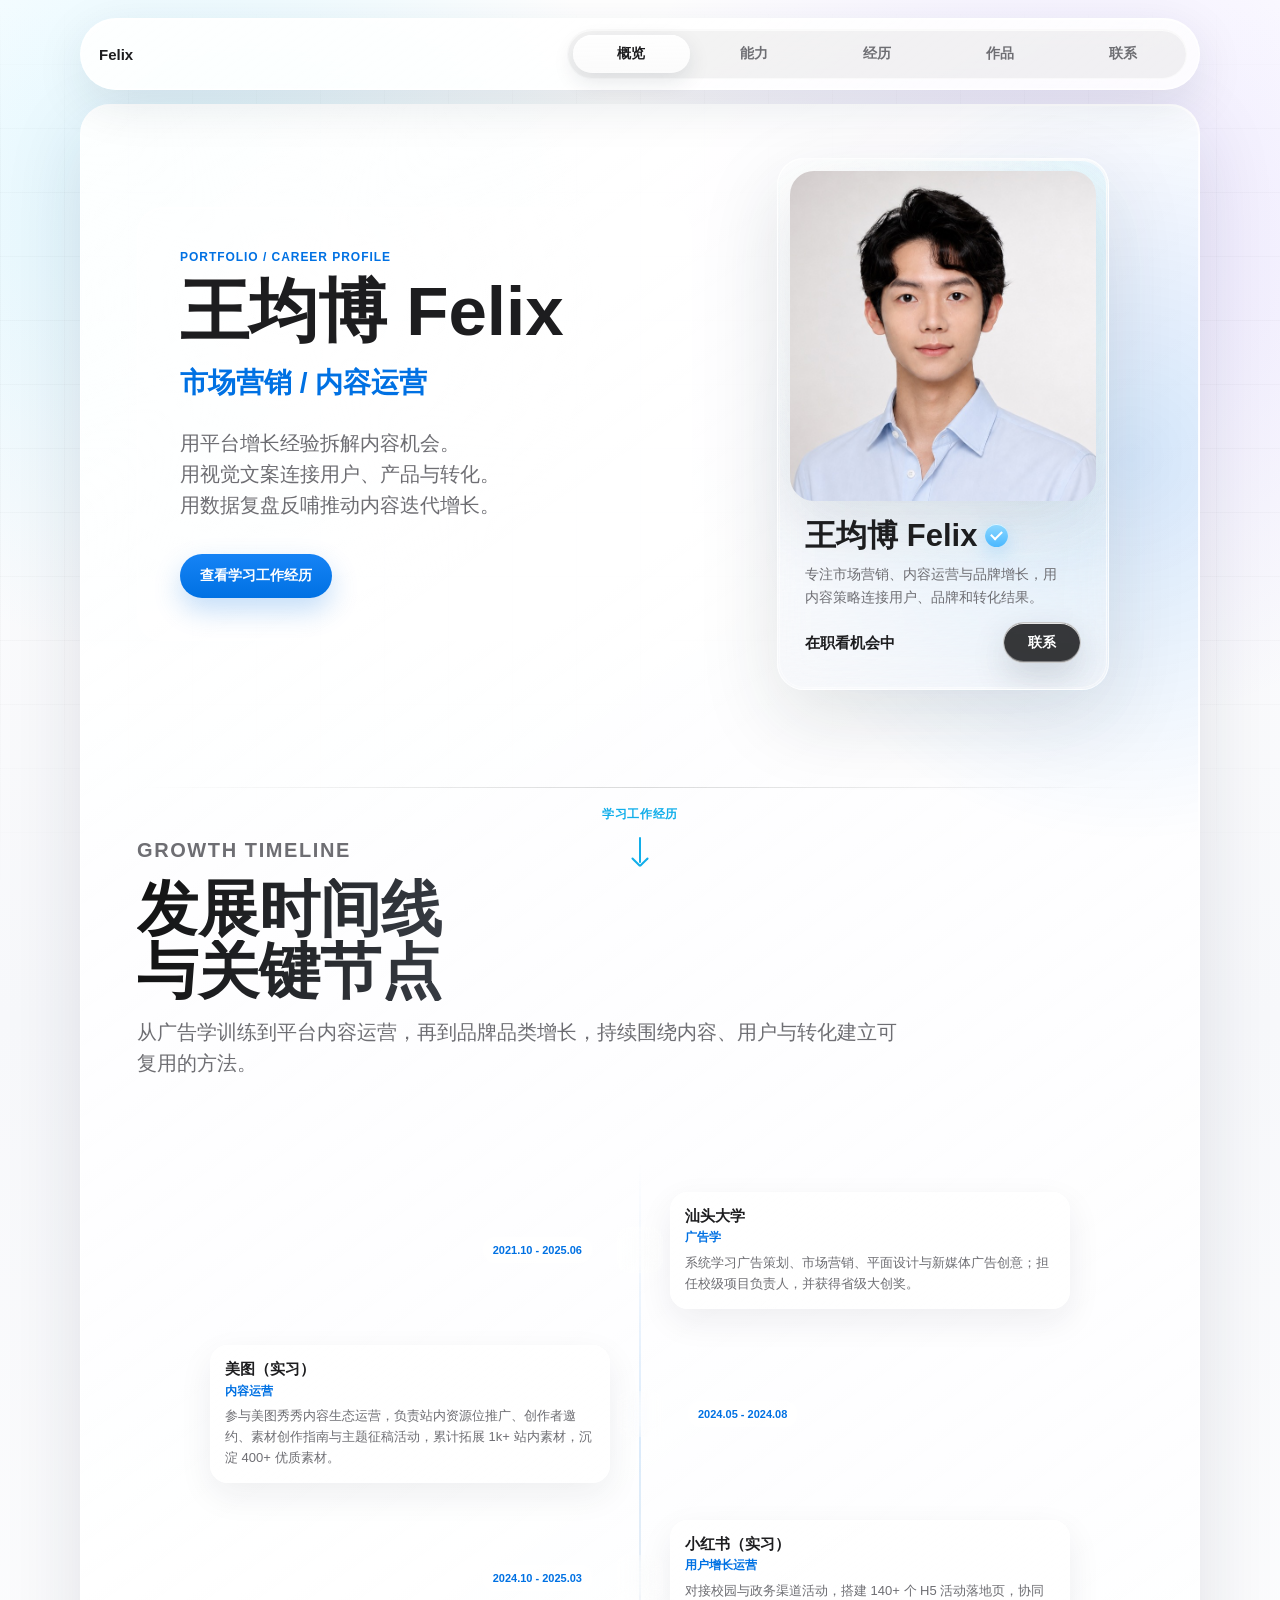
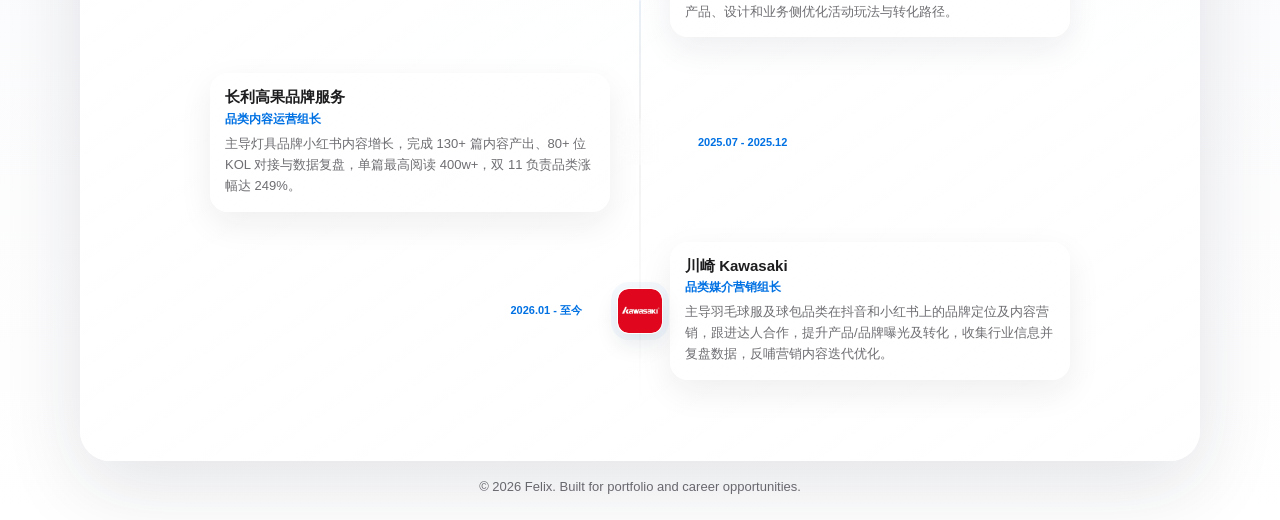
==== commit 02f79012: "feat: 完善首页与时间轴视觉" ====
--- a/index.html
+++ b/index.html
@@ -8,7 +8,7 @@
       content="王均博 Felix 的个人作品展示与求职网站，聚焦市场营销、内容运营、小红书增长与品牌内容。"
     />
     <title>王均博 Felix | 市场营销与内容运营</title>
-    <link rel="stylesheet" href="styles.css?v=timeline-logo-type" />
+    <link rel="stylesheet" href="styles.css?v=skill-row-spacing" />
   </head>
   <body>
     <header class="site-header" aria-label="网站导航">
@@ -85,8 +85,8 @@
             <ol class="growth-timeline">
               <li>
                 <time>2021.10 - 2025.06</time>
-                <span class="timeline-logo" aria-label="汕头大学 Logo">
-                  <img src="assets/logos/shantou-university.png" alt="" />
+                <span class="timeline-logo timeline-logo-contain timeline-logo-stu" aria-label="汕头大学 Logo">
+                  <img src="assets/logos/shantou-university-user.png" alt="" />
                 </span>
                 <div>
                   <h3>汕头大学</h3>
@@ -96,7 +96,7 @@
               </li>
               <li>
                 <time>2024.05 - 2024.08</time>
-                <span class="timeline-logo" aria-label="美图 Logo">
+                <span class="timeline-logo timeline-logo-fill" aria-label="美图 Logo">
                   <img src="assets/logos/meitu-icon.svg" alt="" />
                 </span>
                 <div>
@@ -107,8 +107,8 @@
               </li>
               <li>
                 <time>2024.10 - 2025.03</time>
-                <span class="timeline-logo" aria-label="小红书 Logo">
-                  <img src="assets/logos/xiaohongshu.png" alt="" />
+                <span class="timeline-logo timeline-logo-contain timeline-logo-xhs" aria-label="小红书 Logo">
+                  <img src="assets/logos/xiaohongshu-user.png" alt="" />
                 </span>
                 <div>
                   <h3>小红书（实习）</h3>
@@ -118,7 +118,9 @@
               </li>
               <li>
                 <time>2025.07 - 2025.12</time>
-                <span class="timeline-logo timeline-logo-text" aria-label="长利高果品牌服务 Logo 占位">长利</span>
+                <span class="timeline-logo timeline-logo-square" aria-label="长利高果品牌服务 Logo">
+                  <img src="assets/logos/changli-gaoguo.jpg" alt="" />
+                </span>
                 <div>
                   <h3>长利高果品牌服务</h3>
                   <strong class="timeline-role">品类内容运营组长</strong>
@@ -127,7 +129,9 @@
               </li>
               <li>
                 <time>2026.01 - 至今</time>
-                <span class="timeline-logo timeline-logo-text" aria-label="川崎 Kawasaki Logo 占位">K</span>
+                <span class="timeline-logo timeline-logo-fill" aria-label="川崎 Kawasaki Logo">
+                  <img src="assets/logos/kawasaki.jpg" alt="" />
+                </span>
                 <div>
                   <h3>川崎 Kawasaki</h3>
                   <strong class="timeline-role">品类媒介营销组长</strong>
--- a/styles.css
+++ b/styles.css
@@ -164,7 +164,7 @@
   gap: clamp(34px, 6vw, 68px);
   min-height: calc(128vh - 112px);
   overflow: hidden;
-  padding: clamp(28px, 4.8vw, 56px);
+  padding: clamp(16px, 2vw, 24px) clamp(28px, 4.8vw, 56px) clamp(28px, 4.8vw, 56px);
 }
 
 .overview-hero {
@@ -405,26 +405,26 @@
 .photo-card {
   position: relative;
   display: grid;
-  width: min(100%, 390px);
+  width: min(100%, 332px);
   align-self: center;
   justify-self: center;
   overflow: hidden;
   border: 1px solid rgba(255, 255, 255, 0.78);
-  border-radius: 32px;
+  border-radius: 27px;
   background:
     radial-gradient(circle at 58% 30%, rgba(255, 255, 255, 0.92), transparent 16rem),
     linear-gradient(150deg, rgba(255, 255, 255, 0.78), rgba(230, 235, 244, 0.46)),
     radial-gradient(circle at 78% 18%, rgba(80, 210, 255, 0.14), transparent 22rem);
   box-shadow: 0 28px 80px rgba(22, 35, 55, 0.13), var(--glass-shadow);
   backdrop-filter: blur(22px) saturate(170%);
-  padding: 14px;
+  padding: 12px;
 }
 
 .photo-card::before {
   position: absolute;
   inset: 1px;
   border: 1px solid rgba(255, 255, 255, 0.74);
-  border-radius: 31px;
+  border-radius: 26px;
   background:
     radial-gradient(circle at 18% 10%, rgba(255, 255, 255, 0.82), transparent 14rem),
     radial-gradient(circle at 86% 18%, rgba(80, 210, 255, 0.12), transparent 16rem);
@@ -449,7 +449,7 @@
   width: 100%;
   aspect-ratio: 1 / 1.08;
   height: auto;
-  border-radius: 28px;
+  border-radius: 24px;
   margin-bottom: 0;
   object-fit: cover;
   object-position: 50% 35%;
@@ -460,28 +460,28 @@
   position: relative;
   z-index: 1;
   display: grid;
-  gap: 14px;
+  gap: 12px;
   margin: 0;
-  padding: 22px 18px 16px;
+  padding: 19px 15px 14px;
 }
 
 .profile-name-row {
   display: flex;
-  gap: 10px;
+  gap: 8px;
   align-items: center;
 }
 
 .profile-name-row strong {
   color: var(--text);
-  font-size: clamp(28px, 3vw, 36px);
+  font-size: clamp(24px, 2.55vw, 31px);
   line-height: 1;
 }
 
 .verified-badge {
   position: relative;
   display: inline-flex;
-  width: 27px;
-  height: 27px;
+  width: 23px;
+  height: 23px;
   align-items: center;
   justify-content: center;
   border-radius: 999px;
@@ -490,25 +490,25 @@
 }
 
 .verified-badge::before {
-  width: 10px;
-  height: 6px;
-  border-bottom: 3px solid #ffffff;
-  border-left: 3px solid #ffffff;
+  width: 9px;
+  height: 5px;
+  border-bottom: 2px solid #ffffff;
+  border-left: 2px solid #ffffff;
   content: "";
   transform: rotate(-45deg) translate(1px, -1px);
 }
 
 .profile-card-body p {
-  max-width: 310px;
+  max-width: 264px;
   margin: 0;
   color: var(--muted);
-  font-size: 16px;
+  font-size: 14px;
   line-height: 1.62;
 }
 
 .profile-actions {
   display: flex;
-  gap: 12px;
+  gap: 10px;
   align-items: center;
   justify-content: space-between;
   margin-top: 2px;
@@ -516,11 +516,11 @@
 
 .profile-stat {
   display: inline-flex;
-  min-height: 44px;
+  min-height: 38px;
   align-items: center;
-  gap: 8px;
+  gap: 7px;
   color: var(--text);
-  font-size: 15px;
+  font-size: 13px;
   font-weight: 800;
   min-width: 0;
 }
@@ -531,13 +531,13 @@
 }
 
 .profile-stat strong {
-  font-size: 17px;
+  font-size: 15px;
   line-height: 1.25;
 }
 
 .profile-contact {
   display: inline-flex;
-  min-height: 48px;
+  min-height: 41px;
   align-items: center;
   justify-content: center;
   border: 1px solid rgba(255, 255, 255, 0.72);
@@ -545,9 +545,9 @@
   background: rgba(29, 29, 31, 0.88);
   box-shadow: 0 14px 34px rgba(22, 35, 55, 0.16), var(--glass-shadow);
   color: #ffffff;
-  font-size: 16px;
-  font-weight: 850;
-  padding: 0 28px;
+  font-size: 14px;
+  font-weight: 850;
+  padding: 0 24px;
   transition: transform 180ms ease, box-shadow 180ms ease;
 }
 
@@ -589,10 +589,10 @@
 
 .growth-timeline {
   position: relative;
-  max-width: 980px;
-  gap: 12px;
+  max-width: 900px;
+  gap: 6px;
   margin-inline: auto;
-  padding: 18px 0;
+  padding: 12px 0;
 }
 
 .growth-timeline::before {
@@ -624,15 +624,15 @@
 .growth-timeline li {
   position: relative;
   display: grid;
-  grid-template-columns: minmax(0, 1fr) 72px minmax(0, 1fr);
+  grid-template-columns: minmax(0, 1fr) 60px minmax(0, 1fr);
   gap: 0;
   align-items: center;
-  min-height: 190px;
+  min-height: 154px;
   overflow: visible;
   border: 0;
   background: transparent;
   box-shadow: none;
-  padding: 18px 0;
+  padding: 12px 0;
   opacity: 1;
   transform: translateY(0);
   animation: none;
@@ -651,31 +651,55 @@
   grid-row: 1;
   z-index: 1;
   display: inline-flex;
-  width: 52px;
-  height: 52px;
+  width: 46px;
+  height: 46px;
   align-items: center;
   justify-content: center;
   justify-self: center;
   overflow: hidden;
   border: 1px solid rgba(255, 255, 255, 0.9);
-  border-radius: 999px;
+  border-radius: 12px;
   background: rgba(255, 255, 255, 0.92);
-  box-shadow: 0 0 0 8px rgba(0, 113, 227, 0.05), 0 12px 28px rgba(22, 35, 55, 0.12);
+  box-shadow: 0 0 0 6px rgba(0, 113, 227, 0.045), 0 10px 22px rgba(22, 35, 55, 0.1);
   backdrop-filter: blur(12px) saturate(150%);
 }
 
 .timeline-logo img {
   display: block;
-  width: 74%;
-  height: 74%;
+  width: 86%;
+  height: 86%;
+  border-radius: 9px;
   object-fit: contain;
 }
 
-.timeline-logo-text {
-  color: var(--accent);
-  font-size: 12px;
-  font-weight: 900;
-  letter-spacing: 0;
+.timeline-logo-square img {
+  object-fit: contain;
+}
+
+.timeline-logo-fill img {
+  width: 100%;
+  height: 100%;
+  border-radius: 10px;
+  object-fit: cover;
+}
+
+.timeline-logo-fill {
+  border-color: transparent;
+  background: transparent;
+}
+
+.timeline-logo-contain img {
+  width: 86%;
+  height: 86%;
+  border-radius: 0;
+}
+
+.timeline-logo-stu {
+  background: linear-gradient(145deg, #d9bf58, #b89626);
+}
+
+.timeline-logo-xhs {
+  background: #ff2442;
 }
 
 .growth-timeline li::after {
@@ -685,12 +709,12 @@
 .growth-timeline time {
   grid-column: 1;
   justify-self: end;
-  margin-right: 24px;
+  margin-right: 18px;
   border: 1px solid rgba(255, 255, 255, 0.74);
   border-radius: 999px;
   background: rgba(255, 255, 255, 0.58);
   box-shadow: var(--glass-shadow);
-  padding: 7px 11px;
+  padding: 6px 9px;
 }
 
 .growth-timeline li > div {
@@ -698,13 +722,14 @@
   grid-column: 3;
   overflow: hidden;
   width: 100%;
+  max-width: 400px;
   border: 1px solid rgba(255, 255, 255, 0.78);
-  border-radius: 22px;
+  border-radius: 18px;
   background:
     linear-gradient(145deg, rgba(255, 255, 255, 0.88), rgba(255, 255, 255, 0.62)),
     var(--surface-strong);
-  box-shadow: 0 16px 44px rgba(22, 35, 55, 0.08), var(--glass-shadow);
-  padding: 18px;
+  box-shadow: 0 12px 34px rgba(22, 35, 55, 0.07), var(--glass-shadow);
+  padding: 14px;
   transition: transform 180ms ease, box-shadow 180ms ease;
 }
 
@@ -723,12 +748,13 @@
   grid-column: 3;
   justify-self: start;
   margin-right: 0;
-  margin-left: 24px;
+  margin-left: 18px;
 }
 
 .growth-timeline li:nth-child(even) > div {
   grid-column: 1;
   grid-row: 1;
+  justify-self: end;
 }
 
 .growth-timeline li > div:hover {
@@ -777,27 +803,27 @@
 .growth-timeline time,
 .case-grid span {
   color: var(--accent);
-  font-size: 12px;
+  font-size: 11px;
   font-weight: 850;
 }
 
 .growth-timeline h3 {
-  margin-bottom: 6px;
-  font-size: 17px;
+  margin-bottom: 5px;
+  font-size: 15px;
   line-height: 1.22;
 }
 
 .growth-timeline p {
   margin: 0;
-  font-size: 15px;
-  line-height: 1.68;
+  font-size: 13px;
+  line-height: 1.62;
 }
 
 .timeline-role {
   display: block;
-  margin: 0 0 8px;
+  margin: 0 0 6px;
   color: var(--accent);
-  font-size: 13px;
+  font-size: 12px;
   font-weight: 850;
   line-height: 1.3;
 }
@@ -936,9 +962,10 @@
   display: grid;
   grid-template-columns: 42px minmax(0, 1fr);
   gap: 14px;
-  min-height: 210px;
+  min-height: 190px;
+  align-content: center;
   border-radius: 24px;
-  padding: 22px;
+  padding: 24px;
   transition: transform 180ms ease, box-shadow 180ms ease;
 }
 
@@ -958,7 +985,13 @@
   z-index: 1;
 }
 
+.skill-row > div {
+  display: grid;
+  gap: 11px;
+}
+
 .skill-row > span {
+  align-self: start;
   color: var(--accent);
   font-size: 13px;
   font-weight: 850;
@@ -967,7 +1000,7 @@
 }
 
 .skill-row h3 {
-  margin-bottom: 10px;
+  margin: 0;
   font-size: 21px;
   line-height: 1.16;
 }
@@ -982,7 +1015,7 @@
 .skill-row em {
   display: block;
   max-width: 100%;
-  margin-top: 14px;
+  margin: 0;
   border: 0;
   background: transparent;
   box-shadow: none;
@@ -1307,7 +1340,7 @@
   }
 
   .photo-card {
-    width: min(100%, 360px);
+    width: min(100%, 306px);
   }
 
   .photo-card img {
@@ -1383,6 +1416,10 @@
 
   .skill-row {
     grid-template-columns: 1fr;
+    min-height: auto;
+    align-content: start;
+    gap: 10px;
+    padding: 20px;
   }
 
   .skill-metrics,
@@ -1400,7 +1437,7 @@
   }
 
   .photo-card {
-    width: min(100%, 330px);
+    width: min(100%, 281px);
   }
 
   .journey-cue {
@@ -1428,10 +1465,19 @@
   .timeline-logo {
     grid-column: 1;
     justify-self: start;
-    width: 38px;
-    height: 38px;
-    margin-left: -10px;
+    width: 34px;
+    height: 34px;
+    border-radius: 9px;
+    margin-left: -7px;
     margin-top: 2px;
+  }
+
+  .timeline-logo img {
+    border-radius: 7px;
+  }
+
+  .timeline-logo-fill img {
+    border-radius: 8px;
   }
 
   .growth-timeline time,
@@ -1446,7 +1492,8 @@
   .growth-timeline li:nth-child(even) > div {
     grid-column: 2;
     grid-row: 2;
-    padding: 16px;
+    max-width: none;
+    padding: 13px;
   }
 }
 
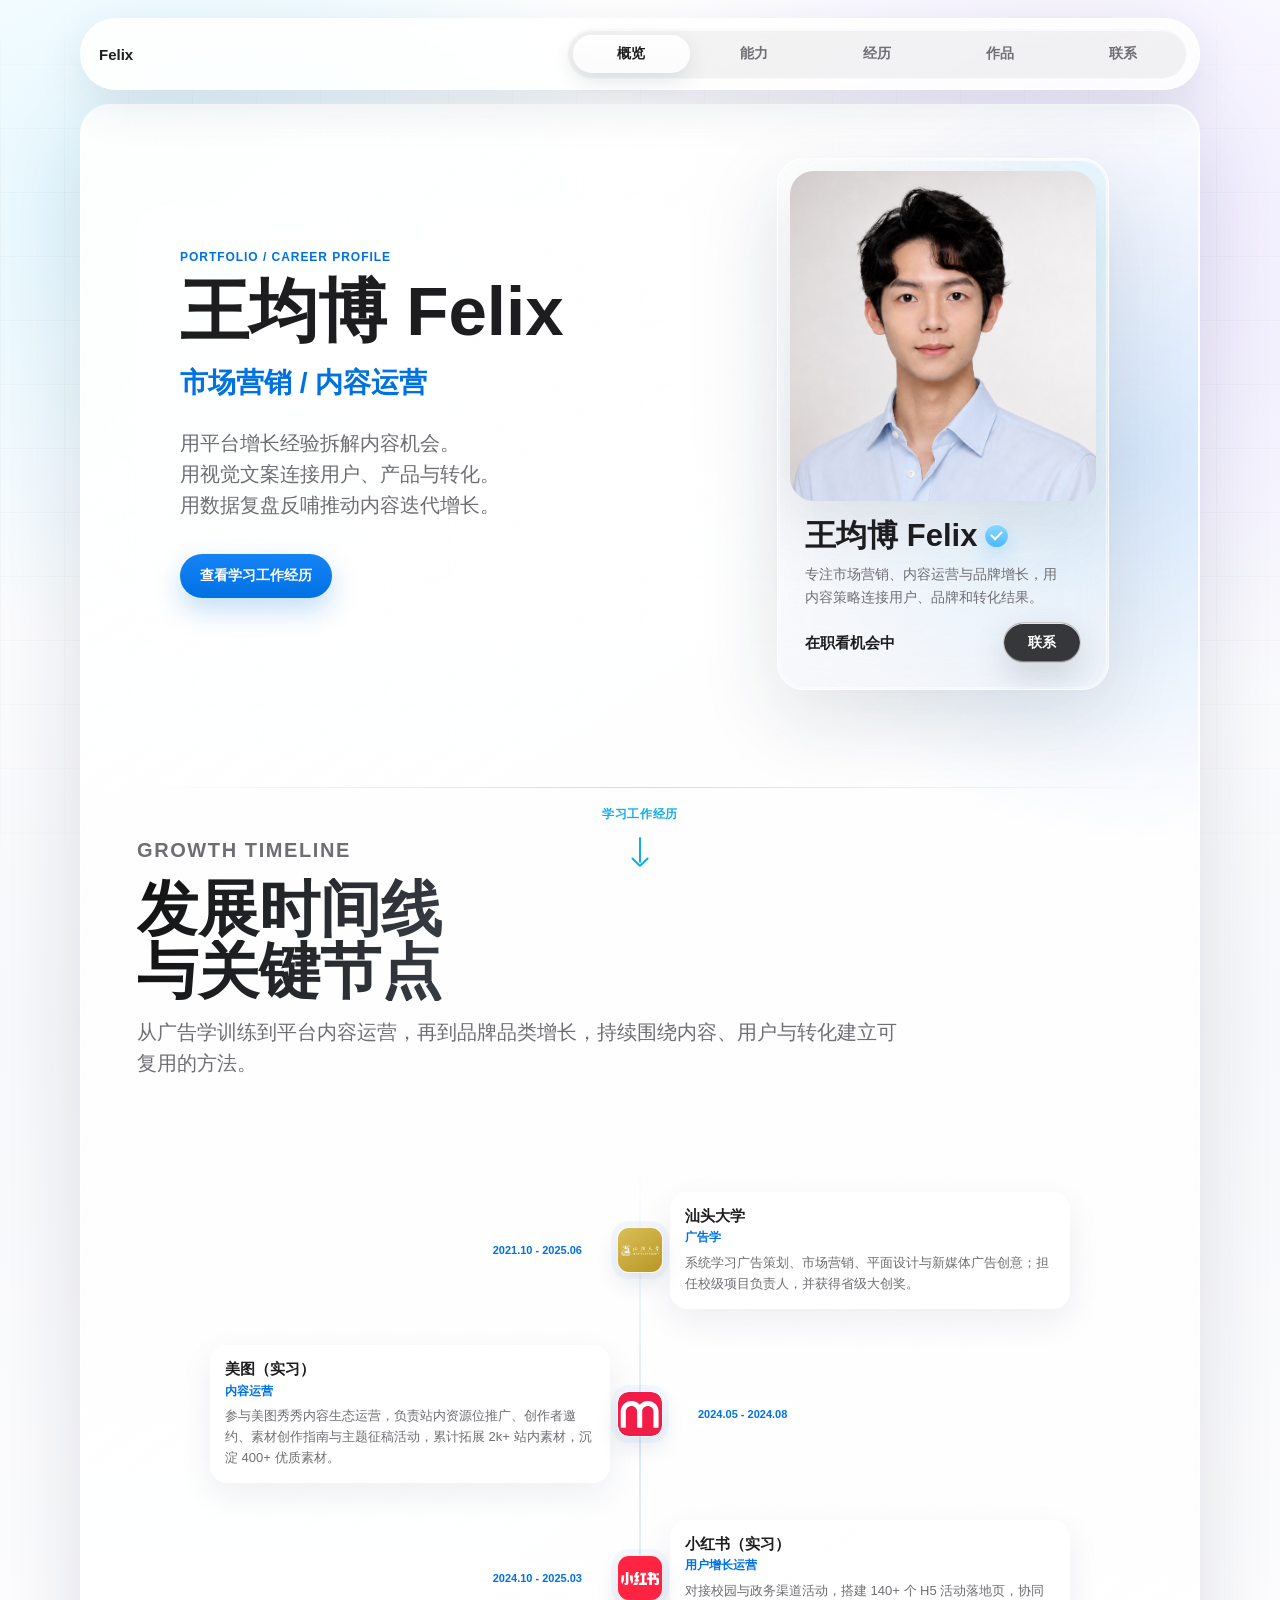
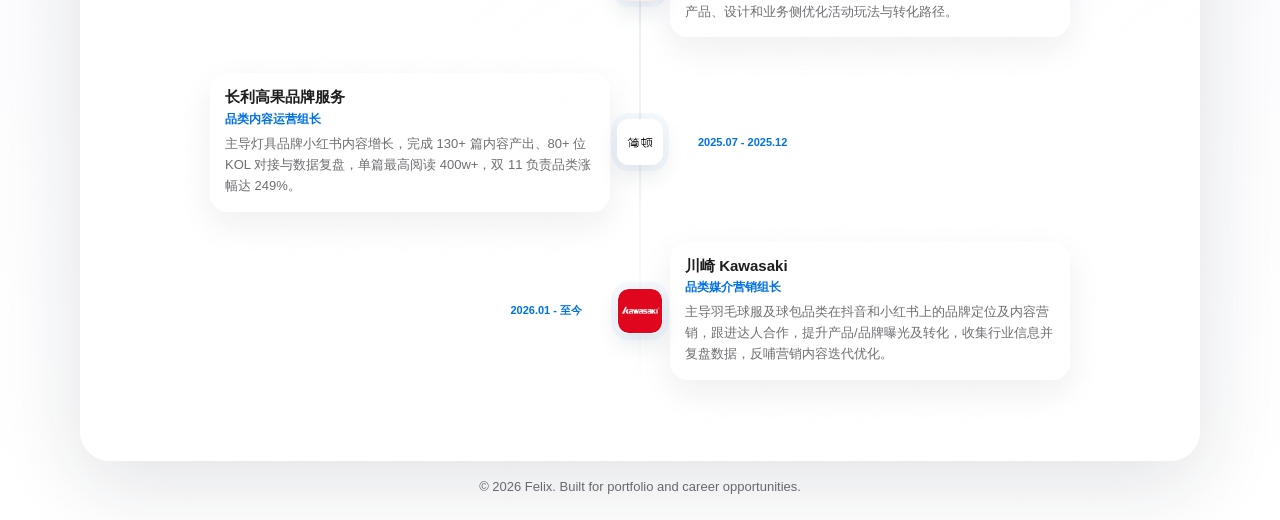
==== commit 0a960f06: "feat: 完善美图作品集与小红书经历" ====
--- a/index.html
+++ b/index.html
@@ -8,7 +8,7 @@
       content="王均博 Felix 的个人作品展示与求职网站，聚焦市场营销、内容运营、小红书增长与品牌内容。"
     />
     <title>王均博 Felix | 市场营销与内容运营</title>
-    <link rel="stylesheet" href="styles.css?v=skill-row-spacing" />
+    <link rel="stylesheet" href="styles.css?v=redbook-growth-v9" />
   </head>
   <body>
     <header class="site-header" aria-label="网站导航">
@@ -66,7 +66,7 @@
                   <div class="profile-stat">
                     <strong>在职看机会中</strong>
                   </div>
-                  <a class="profile-contact" href="mailto:keji1217@qq.com">联系</a>
+                  <button class="profile-contact" type="button" data-open-tab="contact">联系</button>
                 </div>
               </figcaption>
             </figure>
@@ -102,7 +102,7 @@
                 <div>
                   <h3>美图（实习）</h3>
                   <strong class="timeline-role">内容运营</strong>
-                  <p>参与美图秀秀内容生态运营，负责站内资源位推广、创作者邀约、素材创作指南与主题征稿活动，累计拓展 1k+ 站内素材，沉淀 400+ 优质素材。</p>
+                  <p>参与美图秀秀内容生态运营，负责站内资源位推广、创作者邀约、素材创作指南与主题征稿活动，累计拓展 2k+ 站内素材，沉淀 400+ 优质素材。</p>
                 </div>
               </li>
               <li>
@@ -152,7 +152,9 @@
               <span>与内容运营的复合能力。</span>
             </h2>
             <p class="screen-lede">
-              基于川崎、长利高果、小红书与美图经历，能力重点聚焦品类营销、内容种草、达人媒介、数据复盘与项目落地。
+              基于川崎、长利高果、小红书与美图经历
+              <br />
+              能力重点聚焦产品营销、内容种草、达人媒介、数据复盘与项目策略。
             </p>
           </div>
           <div class="skills-layout">
@@ -219,7 +221,7 @@
 
       <article class="tab-panel panel-page" role="tabpanel" id="panel-experience" aria-labelledby="tab-experience" hidden>
         <section class="content-screen reveal">
-          <div class="experience-view active" data-experience-view="overview">
+          <div class="experience-view experience-overview active" data-experience-view="overview">
             <div class="screen-heading">
               <p class="eyebrow">Experience</p>
               <h2>
@@ -233,6 +235,7 @@
             <ol class="compact-list experience-list">
               <li>
                 <button class="experience-card" type="button" data-experience-target="kawasaki">
+                  <small>2026.01 - 至今</small>
                   <strong>川崎 Kawasaki</strong>
                   <b class="experience-role">品类媒介营销组长</b>
                   <span>主导羽毛球服及球包品类在抖音和小红书上的品牌定位、内容营销、达人合作与数据复盘。</span>
@@ -241,6 +244,7 @@
               </li>
               <li>
                 <button class="experience-card" type="button" data-experience-target="changli">
+                  <small>2025.07 - 2025.12</small>
                   <strong>长利高果品牌服务</strong>
                   <b class="experience-role">品类内容运营组长</b>
                   <span>新锐灯具品牌小红书内容增长，覆盖选题产出、达人合作、数据复盘、评论维护与跨部门协作。</span>
@@ -249,6 +253,7 @@
               </li>
               <li>
                 <button class="experience-card" type="button" data-experience-target="redbook">
+                  <small>2024.10 - 2025.03</small>
                   <strong>小红书（实习）</strong>
                   <b class="experience-role">用户增长运营</b>
                   <span>对接校园和政务渠道活动，搭建 H5 活动落地页，并协同产品、设计优化活动玩法。</span>
@@ -257,6 +262,7 @@
               </li>
               <li>
                 <button class="experience-card" type="button" data-experience-target="meitu">
+                  <small>2024.05 - 2024.08</small>
                   <strong>美图（实习）</strong>
                   <b class="experience-role">内容运营</b>
                   <span>负责站内内容推广、创作者邀约、素材指南和共创征稿活动，丰富平台内容供给。</span>
@@ -269,7 +275,7 @@
           <div class="experience-view" data-experience-view="kawasaki" hidden>
             <button class="back-button" type="button" data-experience-back>返回经历</button>
             <div class="detail-heading">
-              <p class="eyebrow">2025.01 - 至今</p>
+              <p class="eyebrow">2026.01 - 至今</p>
               <h2><span>川崎 Kawasaki</span><span>品类媒介营销组长</span></h2>
               <p>主导羽毛球服及球包品类在抖音和小红书上的品牌定位及内容营销，跟进达人合作，提升产品与品牌曝光及转化。</p>
             </div>
@@ -297,34 +303,221 @@
             </div>
           </div>
 
-          <div class="experience-view" data-experience-view="redbook" hidden>
+          <div class="experience-view redbook-experience-view" data-experience-view="redbook" hidden>
             <button class="back-button" type="button" data-experience-back>返回经历</button>
             <div class="detail-heading">
               <p class="eyebrow">2024.10 - 2025.03</p>
               <h2><span>小红书（实习）</span><span>用户增长运营</span></h2>
-              <p>围绕渠道活动增长，连接活动配置、产品功能、素材审核、数据看板和跨部门协作，提升活动留存与转化。</p>
-            </div>
-            <div class="detail-grid">
-              <article><span>Channel</span><h3>渠道增长</h3><p>对接多校园与政务渠道活动，完成审核配置、客诉、推流等流程，搭建 140+ 个 H5 活动落地页。</p></article>
-              <article><span>Product</span><h3>产品迭代</h3><p>根据渠道需求与业务指标，推动计次浏览任务、iframe 功能和投票模板迭代，优化玩法逻辑与裂变效率。</p></article>
-              <article><span>Creative</span><h3>视觉优化</h3><p>制定素材提报 SOP，细化审核规范，并与设计部门协作提升活动主视觉和用户认同感。</p></article>
-              <article><span>Data</span><h3>数据分析</h3><p>通过数据看板整理活动表现，识别活动问题并协助团队优化留存率和转化率。</p></article>
-            </div>
-          </div>
-
-          <div class="experience-view" data-experience-view="meitu" hidden>
+              <p>聚焦增长新场景，通过活动策划、渠道整合、产品迭代、视觉优化和数据分析，开拓高校、政务与线下品牌规模化触达路径。</p>
+            </div>
+
+            <section class="portfolio-metrics experience-metrics redbook-metrics" aria-label="小红书用户增长关键成果">
+              <article><strong>140+</strong><span>H5 活动落地页</span></article>
+              <article><strong>+12pp</strong><span>活动留存提升</span></article>
+              <article><strong>+242%</strong><span>笔记阅读增长</span></article>
+              <article><strong>-27.9%</strong><span>客诉率下降</span></article>
+              <article><strong>+26.7%</strong><span>活动规模增长</span></article>
+              <article><strong>+9.7%</strong><span>视觉优化留存提升</span></article>
+            </section>
+
+            <section class="portfolio-section experience-detail-section">
+              <div class="portfolio-section-heading">
+                <p class="eyebrow">Growth Workflow</p>
+                <h3>用户增长项目闭环</h3>
+                <p>从新场景与渠道机会出发，串联活动落地、产品能力、素材体验和数据复盘，形成可重复的用户触达与增长路径。</p>
+              </div>
+              <ol class="portfolio-process" aria-label="用户增长项目工作流程">
+                <li><span>01</span><strong>场景拓展</strong><p>高校、政务与线下品牌增长场景</p></li>
+                <li><span>02</span><strong>活动落地</strong><p>创意、配置、审核、推流与客诉处理</p></li>
+                <li><span>03</span><strong>产品迭代</strong><p>阅读任务、iframe 与投票玩法</p></li>
+                <li><span>04</span><strong>数据洞察</strong><p>SQL、数据看板与行为表现分析</p></li>
+                <li><span>05</span><strong>策略优化</strong><p>留存、裂变、转化与内容池迭代</p></li>
+              </ol>
+            </section>
+
+            <section class="portfolio-section experience-detail-section">
+              <div class="portfolio-section-heading">
+                <p class="eyebrow">Responsibilities</p>
+                <h3>工作内容与项目动作</h3>
+              </div>
+              <div class="portfolio-responsibilities">
+                <article>
+                  <span>01 / Campaign</span>
+                  <h4>活动策划</h4>
+                  <p>聚焦增长新场景，寻找新的、规模化且可重复触达用户的渠道与流量，参与系列增长活动从创意构思至落地执行的完整流程。开拓高校名校与线下品牌增长新路径，包括清华大学百万涨粉活动、蜜雪冰城新品营销活动等。</p>
+                </article>
+                <article>
+                  <span>02 / Channel</span>
+                  <h4>渠道增长</h4>
+                  <p>对接多校园与政务渠道，整合活动资源，完成审核、配置、客诉、推流等全流程，搭建并投放 140+ 个 H5 活动落地页，拉动新回用户增长。期间根据数据优化活动细节与 Feed 笔记池策略，提升留存 12pp、笔记阅读数 242%，客诉率下降 27.9%。</p>
+                </article>
+                <article>
+                  <span>03 / Product</span>
+                  <h4>产品迭代</h4>
+                  <p>根据渠道需求和业务指标跨部门沟通，优化迭代产品功能，促进留存、规模增长与裂变。上线计次浏览任务，刺激阅读并拉动留存；推动 iframe 功能上线并优化接口，活动规模提升 26.7%；迭代投票模板，优化玩法逻辑并提升裂变比。</p>
+                </article>
+                <article>
+                  <span>04 / Visual</span>
+                  <h4>视觉优化</h4>
+                  <p>制定素材提报流程 SOP 与细化审核规范，美化并提升活动主视觉，增强用户认同感，推动留存率提高 9.7%。</p>
+                </article>
+                <article>
+                  <span>05 / Analytics</span>
+                  <h4>数据分析</h4>
+                  <p>通过 SQL 和数据看板协助团队整理、分析活动数据，洞察活动问题，并以分析结果推动用户留存率和转化率提升。</p>
+                </article>
+              </div>
+            </section>
+          </div>
+
+          <div class="experience-view meitu-experience-view" data-experience-view="meitu" hidden>
             <button class="back-button" type="button" data-experience-back>返回经历</button>
             <div class="detail-heading">
               <p class="eyebrow">2024.05 - 2024.08</p>
               <h2><span>美图（实习）</span><span>内容运营</span></h2>
-              <p>参与内容生态运营，围绕站内资源位推广、创作者邀约、素材创作指南和主题征稿活动拓展内容供给。</p>
-            </div>
-            <div class="detail-grid">
-              <article><span>Promotion</span><h3>内容推广</h3><p>根据主题需求对接制作物料，并在站内资源位投放推广，提升贴纸、滤镜和共创 IP 的曝光与使用。</p></article>
-              <article><span>Creator</span><h3>达人运营与内容指导</h3><p>多平台建联邀约 142 位创作者入驻，撰写素材创作指南和竞品分析报告，累计拓展 1k+ 站内素材。</p></article>
-              <article><span>Campaign</span><h3>活动策划</h3><p>策划落地美图 x 站酷夏日与国庆主题征稿活动，邀约站内外创作者投稿并上传作品。</p></article>
-              <article><span>Result</span><h3>项目结果</h3><p>超额完成目标作者入驻指标，沉淀 400+ 优质素材，提升内容时效性与平台生态质量。</p></article>
-            </div>
+              <p>参与美图秀秀内容生态运营，围绕站内资源位推广、创作者邀约、素材创作指南、主题征稿活动与数据分析，推动内容传播、供给与转化。</p>
+              <button class="portfolio-entry-button" type="button" data-experience-target="meitu-portfolio">
+                查看完整作品集
+                <span aria-hidden="true">↗</span>
+              </button>
+            </div>
+
+            <section class="portfolio-metrics experience-metrics" aria-label="美图经历关键成果">
+              <article><strong>8000w+</strong><span>内容总曝光量</span></article>
+              <article><strong>44.4%</strong><span>推广物料爆款率</span></article>
+              <article><strong>142</strong><span>建联入驻创作者</span></article>
+              <article><strong>2k+</strong><span>拓展站内素材</span></article>
+              <article><strong>400+</strong><span>活动优质素材</span></article>
+            </section>
+
+            <section class="portfolio-section experience-detail-section">
+              <div class="portfolio-section-heading">
+                <p class="eyebrow">Workflow</p>
+                <h3>内容运营闭环</h3>
+                <p>从需求与热点出发，完成内容供给、资源位推广和数据复盘，并将结果反哺下一轮内容迭代。</p>
+              </div>
+              <ol class="portfolio-process" aria-label="内容运营工作流程">
+                <li><span>01</span><strong>需求洞察</strong><p>用户需求、搜索趋势与节点热点</p></li>
+                <li><span>02</span><strong>内容生产</strong><p>物料制作、达人建联与创作指导</p></li>
+                <li><span>03</span><strong>资源投放</strong><p>背景墙、专题页与站内资源位</p></li>
+                <li><span>04</span><strong>数据复盘</strong><p>曝光、点击、漏斗与使用转化</p></li>
+                <li><span>05</span><strong>策略迭代</strong><p>优化选题、物料和内容供给方向</p></li>
+              </ol>
+            </section>
+
+            <section class="portfolio-section experience-detail-section">
+              <div class="portfolio-section-heading">
+                <p class="eyebrow">Responsibilities</p>
+                <h3>工作内容与项目动作</h3>
+              </div>
+              <div class="portfolio-responsibilities">
+                <article>
+                  <span>01 / Promotion</span>
+                  <h4>物料推广</h4>
+                  <p>根据主题需求，对接制作物料并在站内资源位进行投放推广，助力贴纸、滤镜、艺术家共创 IP 等内容生态传播与曝光。总曝光量 8000w+，爆款率达 44.4%，有效提高产品内容下载使用率。</p>
+                </article>
+                <article>
+                  <span>02 / Creator</span>
+                  <h4>达人运营</h4>
+                  <p>多平台筛选、评估并建联入驻创作者 142 位，沟通合作进展与生产需求，累计为站内拓展 2k+ 素材，满足用户需求。</p>
+                </article>
+                <article>
+                  <span>03 / Guidance</span>
+                  <h4>内容指导</h4>
+                  <p>按周、月份及中秋节、国庆节、奥运会等节点，撰写素材创作指南与竞品分析报告。指导站内创作者围绕用户需求与热点进行创作，提升平台内容时效性、吸引力与生态质量。</p>
+                </article>
+                <article>
+                  <span>04 / Campaign</span>
+                  <h4>活动策划</h4>
+                  <p>策划落地美图 x 站酷共创夏日主题与国庆主题征稿活动，预埋优质作品，吸引站内外创作者参与投稿，并邀约创作者入驻站内上传作品。超额完成目标作者入驻指标，收获 400+ 优质素材，为平台丰富内容资源。</p>
+                </article>
+                <article>
+                  <span>05 / Analytics</span>
+                  <h4>数据分析</h4>
+                  <p>挖掘分析用户搜索指数、行为漏斗等运营指标。基于数据结果提出优化建议，提升内容物料点击率及转化率，实现精细化运营。</p>
+                </article>
+              </div>
+            </section>
+          </div>
+
+          <div class="experience-view meitu-portfolio-view" data-experience-view="meitu-portfolio" hidden>
+            <button class="back-button" type="button" data-return-tab="works">返回其他作品集</button>
+
+            <header class="portfolio-hero">
+              <div class="portfolio-hero-copy">
+                <p class="eyebrow">Meitu Portfolio · 2024.05 - 2024.08</p>
+                <h2>
+                  <span>美图秀秀组</span>
+                  <span>内容运营作品集</span>
+                </h2>
+              </div>
+              <div class="portfolio-brand-mark" aria-label="美图秀秀">
+                <img src="assets/logos/meitu-icon.svg" alt="" />
+                <span>美图秀秀</span>
+              </div>
+            </header>
+
+            <section class="portfolio-metrics" aria-label="美图经历关键成果">
+              <article><strong>8000w+</strong><span>内容总曝光量</span></article>
+              <article><strong>44.4%</strong><span>推广物料爆款率</span></article>
+              <article><strong>142</strong><span>建联入驻创作者</span></article>
+              <article><strong>2k+</strong><span>拓展站内素材</span></article>
+              <article><strong>400+</strong><span>活动优质素材</span></article>
+            </section>
+
+            <section class="portfolio-section" id="meitu-media">
+              <div class="portfolio-section-heading">
+                <p class="eyebrow">Homepage Background</p>
+                <h3>美图秀秀 APP 背景墙</h3>
+                <p>围绕艺术家共创、夏日趋势、站酷合作等主题，将内容素材转化为首页高曝光入口。点击图片可查看完整物料。</p>
+              </div>
+              <div class="phone-gallery">
+                <button class="portfolio-media phone-shot" type="button" data-lightbox-src="assets/works/meitu/background-wall-01.jpeg" data-lightbox-alt="灿子艺术家共创系列美图秀秀背景墙">
+                  <img src="assets/works/meitu/background-wall-01.jpeg" alt="灿子艺术家共创系列美图秀秀背景墙" loading="lazy" />
+                </button>
+                <button class="portfolio-media phone-shot" type="button" data-lightbox-src="assets/works/meitu/background-wall-02.jpeg" data-lightbox-alt="猫咪夏天艺术家共创系列美图秀秀背景墙">
+                  <img src="assets/works/meitu/background-wall-02.jpeg" alt="猫咪夏天艺术家共创系列美图秀秀背景墙" loading="lazy" />
+                </button>
+                <button class="portfolio-media phone-shot" type="button" data-lightbox-src="assets/works/meitu/background-wall-03.jpeg" data-lightbox-alt="星选配方美图秀秀背景墙">
+                  <img src="assets/works/meitu/background-wall-03.jpeg" alt="星选配方美图秀秀背景墙" loading="lazy" />
+                </button>
+                <button class="portfolio-media phone-shot" type="button" data-lightbox-src="assets/works/meitu/background-wall-04.jpeg" data-lightbox-alt="户外趣玩贴纸美图秀秀背景墙">
+                  <img src="assets/works/meitu/background-wall-04.jpeg" alt="户外趣玩贴纸美图秀秀背景墙" loading="lazy" />
+                </button>
+                <button class="portfolio-media phone-shot" type="button" data-lightbox-src="assets/works/meitu/background-wall-05.jpeg" data-lightbox-alt="清新韩系夏日限定美图秀秀背景墙">
+                  <img src="assets/works/meitu/background-wall-05.jpeg" alt="清新韩系夏日限定美图秀秀背景墙" loading="lazy" />
+                </button>
+                <button class="portfolio-media phone-shot" type="button" data-lightbox-src="assets/works/meitu/background-wall-06.jpeg" data-lightbox-alt="可爱小兔日常艺术家共创系列美图秀秀背景墙">
+                  <img src="assets/works/meitu/background-wall-06.jpeg" alt="可爱小兔日常艺术家共创系列美图秀秀背景墙" loading="lazy" />
+                </button>
+              </div>
+            </section>
+
+            <section class="portfolio-section">
+              <div class="portfolio-section-heading">
+                <p class="eyebrow">In-App Resources</p>
+                <h3>美图秀秀 APP 站内其他资源位</h3>
+              </div>
+              <div class="resource-groups">
+                <div class="resource-group">
+                  <div class="resource-gallery resource-gallery--screen">
+                    <button class="portfolio-media resource-shot" type="button" data-lightbox-src="assets/works/meitu/resource-slot-02.jpeg" data-lightbox-alt="可爱小兔日常活动资源"><img src="assets/works/meitu/resource-slot-02.jpeg" alt="可爱小兔日常活动资源" loading="lazy" /></button>
+                    <button class="portfolio-media resource-shot" type="button" data-lightbox-src="assets/works/meitu/resource-slot-01.jpeg" data-lightbox-alt="灿子艺术家共创系列跳转广告"><img src="assets/works/meitu/resource-slot-01.jpeg" alt="灿子艺术家共创系列跳转广告" loading="lazy" /></button>
+                    <button class="portfolio-media resource-shot" type="button" data-lightbox-src="assets/works/meitu/resource-slot-03.jpeg" data-lightbox-alt="猫咪夏天艺术家共创系列跳转页"><img src="assets/works/meitu/resource-slot-03.jpeg" alt="猫咪夏天艺术家共创系列跳转页" loading="lazy" /></button>
+                    <button class="portfolio-media resource-shot" type="button" data-lightbox-src="assets/works/meitu/resource-slot-04.jpeg" data-lightbox-alt="美图秀秀与站酷户外趣玩贴纸广告"><img src="assets/works/meitu/resource-slot-04.jpeg" alt="美图秀秀与站酷户外趣玩贴纸广告" loading="lazy" /></button>
+                    <button class="portfolio-media resource-shot" type="button" data-lightbox-src="assets/works/meitu/resource-slot-09.jpeg" data-lightbox-alt="夏日风情贴纸特辑站内页面"><img src="assets/works/meitu/resource-slot-09.jpeg" alt="夏日风情贴纸特辑站内页面" loading="lazy" /></button>
+                  </div>
+                </div>
+                <div class="resource-group">
+                  <div class="resource-gallery resource-gallery--long">
+                    <button class="portfolio-media resource-shot" type="button" data-lightbox-src="assets/works/meitu/resource-slot-05.jpeg" data-lightbox-alt="户外趣玩贴纸活动专题长图"><img src="assets/works/meitu/resource-slot-05.jpeg" alt="户外趣玩贴纸活动专题长图" loading="lazy" /></button>
+                    <button class="portfolio-media resource-shot" type="button" data-lightbox-src="assets/works/meitu/resource-slot-06.jpeg" data-lightbox-alt="猫咪夏天艺术家作者介绍长图"><img src="assets/works/meitu/resource-slot-06.jpeg" alt="猫咪夏天艺术家作者介绍长图" loading="lazy" /></button>
+                    <button class="portfolio-media resource-shot" type="button" data-lightbox-src="assets/works/meitu/resource-slot-07.jpeg" data-lightbox-alt="星选配方活动作品长图"><img src="assets/works/meitu/resource-slot-07.jpeg" alt="星选配方活动作品长图" loading="lazy" /></button>
+                    <button class="portfolio-media resource-shot" type="button" data-lightbox-src="assets/works/meitu/resource-slot-08.jpeg" data-lightbox-alt="优质配方达人榜单长图"><img src="assets/works/meitu/resource-slot-08.jpeg" alt="优质配方达人榜单长图" loading="lazy" /></button>
+                  </div>
+                </div>
+              </div>
+            </section>
           </div>
 
         </section>
@@ -341,7 +534,12 @@
             <p class="screen-lede">这里先保留作品集结构。后续你上传作品集、项目截图或作品链接后，我会帮你整理成更完整的案例展示。</p>
           </div>
           <div class="case-grid">
-            <article class="wide"><span>01</span><h3>内容运营作品集</h3><p>可放小红书笔记、内容策划方案、数据复盘报告、达人合作案例或品牌内容项目。我会按「目标 / 动作 / 结果 / 关键素材」整理。</p></article>
+            <article class="wide published-case">
+              <span>01 / 已更新</span>
+              <h3>美图秀秀内容运营作品集</h3>
+              <p>展示 APP 背景墙、站内资源位、艺术家共创与活动专题，并复盘物料推广、达人运营、内容指导、活动策划和数据分析成果。</p>
+              <button class="case-link-button" type="button" data-open-experience="meitu-portfolio">查看完整案例 <b aria-hidden="true">↗</b></button>
+            </article>
             <article><span>02</span><h3>活动与增长案例</h3><p>可放 H5 活动、渠道增长、活动主视觉、玩法设计或产品迭代相关案例。</p></article>
             <article><span>03</span><h3>创作者与视觉内容</h3><p>可放创作指南、素材库、征稿活动、视觉文案或平台内容生态相关作品。</p></article>
           </div>
@@ -384,10 +582,20 @@
       <i aria-hidden="true"></i>
     </a>
 
+    <a class="portfolio-cue is-hidden" href="#meitu-media" aria-label="下滑查看更多作品">
+      <span>下滑查看更多</span>
+      <i aria-hidden="true"></i>
+    </a>
+
     <footer class="site-footer">
       <p>© 2026 Felix. Built for portfolio and career opportunities.</p>
     </footer>
 
-    <script src="script.js?v=skills-experience-kawasaki"></script>
+    <div class="media-lightbox" data-lightbox hidden role="dialog" aria-modal="true" aria-label="作品图片预览">
+      <button class="lightbox-close" type="button" data-lightbox-close aria-label="关闭图片预览">×</button>
+      <img src="" alt="" data-lightbox-image />
+    </div>
+
+    <script src="script.js?v=redbook-growth-v9"></script>
   </body>
 </html>
--- a/styles.css
+++ b/styles.css
@@ -332,7 +332,8 @@
   background: var(--accent-dark);
 }
 
-.journey-cue {
+.journey-cue,
+.portfolio-cue {
   position: fixed;
   left: 50%;
   bottom: 32px;
@@ -348,24 +349,28 @@
   transition: opacity 180ms ease, transform 180ms ease, visibility 180ms ease;
 }
 
-.journey-cue:hover {
+.journey-cue:hover,
+.portfolio-cue:hover {
   transform: translateX(-50%) translateY(-3px);
 }
 
-.journey-cue.is-hidden {
+.journey-cue.is-hidden,
+.portfolio-cue.is-hidden {
   opacity: 0;
   pointer-events: none;
   transform: translateX(-50%) translateY(14px);
   visibility: hidden;
 }
 
-.journey-cue span {
+.journey-cue span,
+.portfolio-cue span {
   font-size: 12px;
   font-weight: 850;
   letter-spacing: 0.06em;
 }
 
-.journey-cue i {
+.journey-cue i,
+.portfolio-cue i {
   position: relative;
   width: 2px;
   height: 26px;
@@ -375,7 +380,9 @@
 }
 
 .journey-cue i::before,
-.journey-cue i::after {
+.journey-cue i::after,
+.portfolio-cue i::before,
+.portfolio-cue i::after {
   position: absolute;
   bottom: 0;
   width: 12px;
@@ -385,12 +392,14 @@
   content: "";
 }
 
-.journey-cue i::before {
+.journey-cue i::before,
+.portfolio-cue i::before {
   left: -9px;
   transform: rotate(45deg);
 }
 
-.journey-cue i::after {
+.journey-cue i::after,
+.portfolio-cue i::after {
   right: -9px;
   transform: rotate(-45deg);
 }
@@ -545,6 +554,8 @@
   background: rgba(29, 29, 31, 0.88);
   box-shadow: 0 14px 34px rgba(22, 35, 55, 0.16), var(--glass-shadow);
   color: #ffffff;
+  cursor: pointer;
+  font-family: inherit;
   font-size: 14px;
   font-weight: 850;
   padding: 0 24px;
@@ -1093,11 +1104,32 @@
   display: none;
 }
 
+.experience-overview {
+  gap: 22px;
+}
+
+.experience-overview .screen-heading {
+  max-width: 780px;
+}
+
+.experience-overview .screen-heading h2 {
+  font-size: clamp(32px, 4vw, 50px);
+}
+
+.experience-overview .screen-lede {
+  max-width: 720px;
+  margin-top: 12px;
+  font-size: 15px;
+}
+
 .experience-list {
-  max-width: 860px;
+  grid-template-columns: repeat(4, minmax(0, 1fr));
+  max-width: none;
+  gap: 12px;
 }
 
 .experience-list li {
+  min-width: 0;
   padding: 0;
 }
 
@@ -1105,7 +1137,10 @@
   position: relative;
   display: grid;
   width: 100%;
-  gap: 7px;
+  height: 100%;
+  min-height: 270px;
+  align-content: start;
+  gap: 9px;
   border: 0;
   background: transparent;
   color: inherit;
@@ -1115,27 +1150,39 @@
   text-align: left;
 }
 
+.experience-card small {
+  color: var(--accent);
+  font-size: 11px;
+  font-weight: 850;
+  letter-spacing: 0.02em;
+  line-height: 1.4;
+}
+
 .experience-card strong {
   color: var(--text);
-  font-size: clamp(20px, 2.2vw, 25px);
-  line-height: 1.18;
+  min-height: 48px;
+  font-size: clamp(18px, 1.7vw, 22px);
+  line-height: 1.22;
 }
 
 .experience-role {
   display: block;
   color: var(--accent);
-  font-size: 15px;
+  min-height: 39px;
+  font-size: 14px;
   font-weight: 850;
   line-height: 1.3;
 }
 
 .experience-card span {
   color: var(--muted);
-  font-size: 15px;
-  line-height: 1.58;
+  font-size: 13px;
+  line-height: 1.62;
 }
 
 .experience-card em {
+  align-self: end;
+  margin-top: auto;
   color: var(--accent);
   font-size: 13px;
   font-style: normal;
@@ -1168,7 +1215,7 @@
   line-height: 1.12;
 }
 
-.detail-heading p:last-child {
+.detail-heading > p:last-of-type {
   color: var(--muted);
   font-size: clamp(16px, 1.45vw, 18px);
   line-height: 1.68;
@@ -1204,6 +1251,509 @@
   line-height: 1.62;
 }
 
+.portfolio-entry-button {
+  display: inline-flex;
+  align-items: center;
+  gap: 9px;
+  min-height: 44px;
+  margin-top: 8px;
+  border: 0;
+  border-radius: 999px;
+  background: var(--accent);
+  box-shadow: 0 14px 30px rgba(0, 113, 227, 0.2);
+  color: #fff;
+  cursor: pointer;
+  font: inherit;
+  font-size: 14px;
+  font-weight: 800;
+  padding: 0 19px;
+  transition: transform 180ms ease, box-shadow 180ms ease;
+}
+
+.portfolio-entry-button:hover {
+  box-shadow: 0 18px 36px rgba(0, 113, 227, 0.28);
+  transform: translateY(-2px);
+}
+
+.meitu-portfolio-view {
+  gap: 18px;
+}
+
+.portfolio-hero,
+.portfolio-section {
+  position: relative;
+  overflow: hidden;
+  border: 1px solid rgba(255, 255, 255, 0.78);
+  border-radius: 26px;
+  background:
+    linear-gradient(145deg, rgba(255, 255, 255, 0.9), rgba(247, 250, 255, 0.68)),
+    var(--surface-strong);
+  box-shadow: 0 18px 50px rgba(22, 35, 55, 0.08), var(--glass-shadow);
+}
+
+.portfolio-hero {
+  display: grid;
+  grid-template-columns: minmax(0, 1fr) auto;
+  align-items: end;
+  gap: 28px;
+  padding: clamp(28px, 5vw, 58px);
+}
+
+.portfolio-hero::after {
+  position: absolute;
+  right: -12%;
+  bottom: -65%;
+  width: 52%;
+  aspect-ratio: 1;
+  border-radius: 50%;
+  background: rgba(255, 76, 139, 0.08);
+  content: "";
+  filter: blur(2px);
+  pointer-events: none;
+}
+
+.portfolio-hero-copy {
+  position: relative;
+  z-index: 1;
+  max-width: 790px;
+}
+
+.portfolio-hero h2 {
+  margin: 10px 0 18px;
+}
+
+.portfolio-hero h2 span {
+  display: block;
+}
+
+.portfolio-hero h2 span:last-child {
+  color: var(--accent);
+}
+
+.portfolio-brand-mark {
+  position: relative;
+  z-index: 1;
+  display: grid;
+  justify-items: center;
+  gap: 10px;
+  min-width: 126px;
+  border-radius: 24px;
+  background: rgba(255, 255, 255, 0.72);
+  box-shadow: inset 0 0 0 1px rgba(255, 255, 255, 0.86);
+  padding: 20px;
+}
+
+.portfolio-brand-mark img {
+  width: 58px;
+  height: 58px;
+}
+
+.portfolio-brand-mark span {
+  color: var(--text);
+  font-size: 15px;
+  font-weight: 850;
+}
+
+.portfolio-metrics {
+  display: grid;
+  grid-template-columns: repeat(5, minmax(0, 1fr));
+  gap: 12px;
+}
+
+.portfolio-metrics article {
+  display: flex;
+  min-height: 132px;
+  flex-direction: column;
+  justify-content: center;
+  gap: 7px;
+  border: 1px solid rgba(255, 255, 255, 0.82);
+  border-radius: 22px;
+  background: rgba(255, 255, 255, 0.74);
+  box-shadow: 0 14px 38px rgba(22, 35, 55, 0.07), var(--glass-shadow);
+  padding: 20px;
+}
+
+.portfolio-metrics strong {
+  color: var(--text);
+  font-size: clamp(27px, 3vw, 40px);
+  line-height: 1;
+}
+
+.portfolio-metrics span {
+  color: var(--muted);
+  font-size: 13px;
+  font-weight: 750;
+  line-height: 1.4;
+}
+
+.portfolio-section {
+  padding: clamp(24px, 4vw, 42px);
+}
+
+.portfolio-section-heading {
+  max-width: 800px;
+  margin-bottom: 24px;
+}
+
+.portfolio-section-heading h3 {
+  margin: 7px 0 9px;
+  color: var(--text);
+  font-size: clamp(25px, 3vw, 36px);
+  line-height: 1.16;
+}
+
+.portfolio-section-heading > p:last-child {
+  margin: 0;
+  color: var(--muted);
+  font-size: 15px;
+  line-height: 1.7;
+}
+
+.portfolio-process {
+  display: grid;
+  grid-template-columns: repeat(5, minmax(0, 1fr));
+  gap: 10px;
+  margin: 0;
+  padding: 0;
+  list-style: none;
+}
+
+.portfolio-process li {
+  position: relative;
+  min-height: 154px;
+  border-radius: 18px;
+  background: rgba(242, 247, 255, 0.76);
+  padding: 18px;
+}
+
+.portfolio-process li:not(:last-child)::after {
+  position: absolute;
+  z-index: 2;
+  top: 50%;
+  right: -9px;
+  width: 18px;
+  height: 18px;
+  border-radius: 50%;
+  background: var(--accent);
+  color: #fff;
+  content: "›";
+  font-size: 17px;
+  line-height: 16px;
+  text-align: center;
+  transform: translateY(-50%);
+}
+
+.portfolio-process span,
+.portfolio-responsibilities span {
+  color: var(--accent);
+  font-size: 12px;
+  font-weight: 850;
+  letter-spacing: 0.04em;
+}
+
+.portfolio-process strong {
+  display: block;
+  margin: 23px 0 7px;
+  color: var(--text);
+  font-size: 16px;
+}
+
+.portfolio-process p {
+  margin: 0;
+  color: var(--muted);
+  font-size: 13px;
+  line-height: 1.55;
+}
+
+.portfolio-responsibilities {
+  display: grid;
+  grid-template-columns: repeat(2, minmax(0, 1fr));
+  gap: 12px;
+}
+
+.portfolio-responsibilities article {
+  border-radius: 20px;
+  background: rgba(247, 250, 255, 0.74);
+  padding: 22px;
+}
+
+.portfolio-responsibilities article:last-child {
+  grid-column: 1 / -1;
+}
+
+.portfolio-responsibilities h4 {
+  margin: 9px 0 11px;
+  color: var(--text);
+  font-size: 19px;
+}
+
+.portfolio-responsibilities p {
+  margin: 0;
+  color: var(--muted);
+  font-size: 14px;
+  line-height: 1.72;
+  overflow-wrap: anywhere;
+}
+
+.meitu-experience-view {
+  gap: 18px;
+}
+
+.meitu-experience-view .detail-heading {
+  max-width: 940px;
+}
+
+.experience-metrics {
+  margin-top: 4px;
+}
+
+.redbook-experience-view {
+  gap: 18px;
+}
+
+.redbook-experience-view .detail-heading {
+  max-width: 940px;
+}
+
+.redbook-metrics {
+  grid-template-columns: repeat(6, minmax(0, 1fr));
+}
+
+.redbook-metrics article {
+  min-height: 122px;
+  padding: 17px;
+}
+
+.redbook-metrics strong {
+  font-size: clamp(24px, 2.7vw, 35px);
+}
+
+.redbook-experience-view .portfolio-responsibilities article {
+  min-width: 0;
+  padding: 24px;
+}
+
+.redbook-experience-view .portfolio-responsibilities h4 {
+  font-size: 20px;
+  line-height: 1.35;
+}
+
+.redbook-experience-view .portfolio-responsibilities p {
+  font-size: 15px;
+  line-height: 1.82;
+}
+
+.experience-detail-section {
+  overflow: visible;
+}
+
+.meitu-experience-view .portfolio-responsibilities {
+  grid-template-columns: repeat(2, minmax(0, 1fr));
+}
+
+.meitu-experience-view .portfolio-responsibilities article {
+  min-width: 0;
+  padding: 24px;
+}
+
+.meitu-experience-view .portfolio-responsibilities h4 {
+  font-size: 20px;
+  line-height: 1.35;
+}
+
+.meitu-experience-view .portfolio-responsibilities p {
+  font-size: 15px;
+  line-height: 1.82;
+}
+
+.phone-gallery {
+  display: grid;
+  grid-template-columns: repeat(6, minmax(0, 1fr));
+  gap: 12px;
+}
+
+.portfolio-media {
+  position: relative;
+  overflow: hidden;
+  border: 0;
+  background: transparent;
+  cursor: zoom-in;
+  font: inherit;
+  padding: 0;
+  transition: transform 180ms ease, box-shadow 180ms ease;
+}
+
+.portfolio-media:hover {
+  transform: translateY(-4px);
+}
+
+.phone-shot {
+  border-radius: 20px;
+  background: #090909;
+  box-shadow: 0 16px 32px rgba(22, 35, 55, 0.13);
+}
+
+.phone-shot img {
+  display: block;
+  width: 100%;
+  aspect-ratio: 682 / 1476;
+  object-fit: cover;
+}
+
+.resource-groups {
+  display: grid;
+  gap: 24px;
+}
+
+.resource-group {
+  display: grid;
+  gap: 12px;
+}
+
+.resource-group h4 {
+  margin: 0;
+  color: var(--text);
+  font-size: 16px;
+  line-height: 1.3;
+}
+
+.resource-gallery {
+  gap: 12px;
+}
+
+.resource-gallery--screen {
+  display: flex;
+  height: 280px;
+  align-items: stretch;
+  justify-content: center;
+}
+
+.resource-gallery--long {
+  display: grid;
+  grid-template-columns: repeat(4, minmax(0, 1fr));
+  height: 720px;
+}
+
+.resource-shot {
+  display: grid;
+  place-items: center;
+  min-width: 0;
+  border-radius: 20px;
+  background:
+    linear-gradient(145deg, rgba(255, 255, 255, 0.94), rgba(238, 244, 251, 0.82)),
+    #f4f7fb;
+  box-shadow: 0 14px 36px rgba(22, 35, 55, 0.09);
+  padding: 12px;
+}
+
+.resource-shot img {
+  display: block;
+  width: 100%;
+  height: 100%;
+  border-radius: 12px;
+  object-fit: contain;
+}
+
+.resource-gallery--screen .resource-shot {
+  position: relative;
+  width: auto;
+  height: 100%;
+  flex: 0 1 auto;
+  overflow: visible;
+  border-radius: 0;
+  background: transparent;
+  box-shadow: none;
+  padding: 0;
+}
+
+.resource-gallery--screen .resource-shot:nth-child(1) {
+  aspect-ratio: 680 / 915;
+}
+
+.resource-gallery--screen .resource-shot:nth-child(2),
+.resource-gallery--screen .resource-shot:nth-child(3) {
+  aspect-ratio: 916 / 1487;
+}
+
+.resource-gallery--screen .resource-shot:nth-child(4) {
+  aspect-ratio: 425 / 919;
+}
+
+.resource-gallery--screen .resource-shot:nth-child(5) {
+  aspect-ratio: 1144 / 2476;
+}
+
+.resource-gallery--screen .resource-shot img {
+  position: absolute;
+  inset: 0;
+  width: 100%;
+  height: 100%;
+  border-radius: 0;
+  object-fit: fill;
+}
+
+.resource-gallery--long .resource-shot {
+  height: 100%;
+  padding: 10px;
+}
+
+.resource-gallery--long .resource-shot img {
+  position: absolute;
+  inset: 10px;
+  width: calc(100% - 20px);
+  height: calc(100% - 20px);
+  object-fit: contain;
+}
+
+.media-lightbox {
+  position: fixed;
+  z-index: 1000;
+  inset: 0;
+  display: grid;
+  align-items: start;
+  justify-items: center;
+  overflow: auto;
+  background: rgba(10, 14, 22, 0.84);
+  backdrop-filter: blur(18px);
+  padding: 64px 34px 34px;
+}
+
+.media-lightbox[hidden] {
+  display: none;
+}
+
+.media-lightbox img {
+  display: block;
+  width: min(760px, 92vw);
+  height: auto;
+  margin: auto;
+  border-radius: 18px;
+  box-shadow: 0 30px 80px rgba(0, 0, 0, 0.38);
+}
+
+.lightbox-close {
+  position: fixed;
+  z-index: 2;
+  top: 22px;
+  right: 24px;
+  display: grid;
+  width: 42px;
+  height: 42px;
+  place-items: center;
+  border: 1px solid rgba(255, 255, 255, 0.3);
+  border-radius: 50%;
+  background: rgba(255, 255, 255, 0.14);
+  color: #fff;
+  cursor: pointer;
+  font: inherit;
+  font-size: 27px;
+  line-height: 1;
+}
+
+.lightbox-open {
+  overflow: hidden;
+}
+
 .compact-list strong,
 .compact-list span {
   display: block;
@@ -1230,6 +1780,34 @@
 .case-grid span {
   display: inline-flex;
   margin-bottom: 18px;
+}
+
+.published-case {
+  background:
+    linear-gradient(135deg, rgba(255, 255, 255, 0.94), rgba(238, 246, 255, 0.76)),
+    var(--surface-strong);
+}
+
+.case-link-button {
+  display: inline-flex;
+  align-items: center;
+  gap: 8px;
+  width: fit-content;
+  min-height: 40px;
+  margin-top: 14px;
+  border: 0;
+  border-radius: 999px;
+  background: var(--accent);
+  color: #fff;
+  cursor: pointer;
+  font: inherit;
+  font-size: 13px;
+  font-weight: 850;
+  padding: 0 17px;
+}
+
+.case-link-button b {
+  font-size: 15px;
 }
 
 .site-footer {
@@ -1247,6 +1825,10 @@
 .button:focus-visible,
 .experience-card:focus-visible,
 .back-button:focus-visible,
+.portfolio-entry-button:focus-visible,
+.case-link-button:focus-visible,
+.portfolio-media:focus-visible,
+.lightbox-close:focus-visible,
 a:focus-visible {
   outline: 3px solid rgba(0, 113, 227, 0.32);
   outline-offset: 3px;
@@ -1364,6 +1946,35 @@
   .contact-grid {
     grid-template-columns: 1fr;
   }
+
+  .experience-list {
+    grid-template-columns: repeat(2, minmax(0, 1fr));
+  }
+
+  .portfolio-metrics {
+    grid-template-columns: repeat(3, minmax(0, 1fr));
+  }
+
+  .portfolio-process {
+    grid-template-columns: repeat(3, minmax(0, 1fr));
+  }
+
+  .portfolio-process li:nth-child(3)::after {
+    display: none;
+  }
+
+  .phone-gallery {
+    grid-template-columns: repeat(3, minmax(0, 1fr));
+  }
+
+  .resource-gallery--screen {
+    height: 150px;
+  }
+
+  .resource-gallery--long {
+    grid-template-columns: repeat(4, minmax(0, 1fr));
+    height: 600px;
+  }
 }
 
 @media (max-width: 640px) {
@@ -1431,6 +2042,100 @@
     grid-template-columns: 1fr;
   }
 
+  .experience-list {
+    grid-template-columns: 1fr;
+  }
+
+  .experience-card {
+    min-height: 230px;
+  }
+
+  .experience-card strong,
+  .experience-role {
+    min-height: 0;
+  }
+
+  .portfolio-hero {
+    grid-template-columns: 1fr;
+  }
+
+  .portfolio-brand-mark {
+    grid-auto-flow: column;
+    justify-content: start;
+    justify-items: start;
+    min-width: 0;
+    width: fit-content;
+    padding: 13px 16px;
+  }
+
+  .portfolio-brand-mark img {
+    width: 38px;
+    height: 38px;
+  }
+
+  .portfolio-metrics,
+  .portfolio-process,
+  .portfolio-responsibilities {
+    grid-template-columns: 1fr;
+  }
+
+  .portfolio-metrics article {
+    min-height: 110px;
+  }
+
+  .portfolio-process li {
+    min-height: 0;
+  }
+
+  .portfolio-process li:not(:last-child)::after {
+    display: none;
+  }
+
+  .portfolio-process strong {
+    margin-top: 12px;
+  }
+
+  .portfolio-responsibilities article:last-child {
+    grid-column: auto;
+  }
+
+  .meitu-experience-view .portfolio-responsibilities {
+    grid-template-columns: 1fr;
+  }
+
+  .redbook-experience-view .portfolio-responsibilities {
+    grid-template-columns: 1fr;
+  }
+
+  .phone-gallery {
+    grid-template-columns: repeat(2, minmax(0, 1fr));
+  }
+
+  .resource-gallery--screen {
+    height: 112px;
+    justify-content: center;
+    overflow: visible;
+    padding-bottom: 0;
+  }
+
+  .resource-gallery--screen .resource-shot {
+    flex: 0 1 auto;
+  }
+
+  .resource-gallery--long {
+    display: grid;
+    grid-template-columns: repeat(2, minmax(0, 1fr));
+    height: 520px;
+  }
+
+  .resource-gallery--long .resource-shot {
+    height: 250px;
+  }
+
+  .media-lightbox {
+    padding: 18px;
+  }
+
   .bento-card.wide,
   .case-grid article.wide {
     grid-column: auto;
@@ -1440,7 +2145,8 @@
     width: min(100%, 281px);
   }
 
-  .journey-cue {
+  .journey-cue,
+  .portfolio-cue {
     width: 96px;
     min-height: 82px;
     border-radius: 20px;
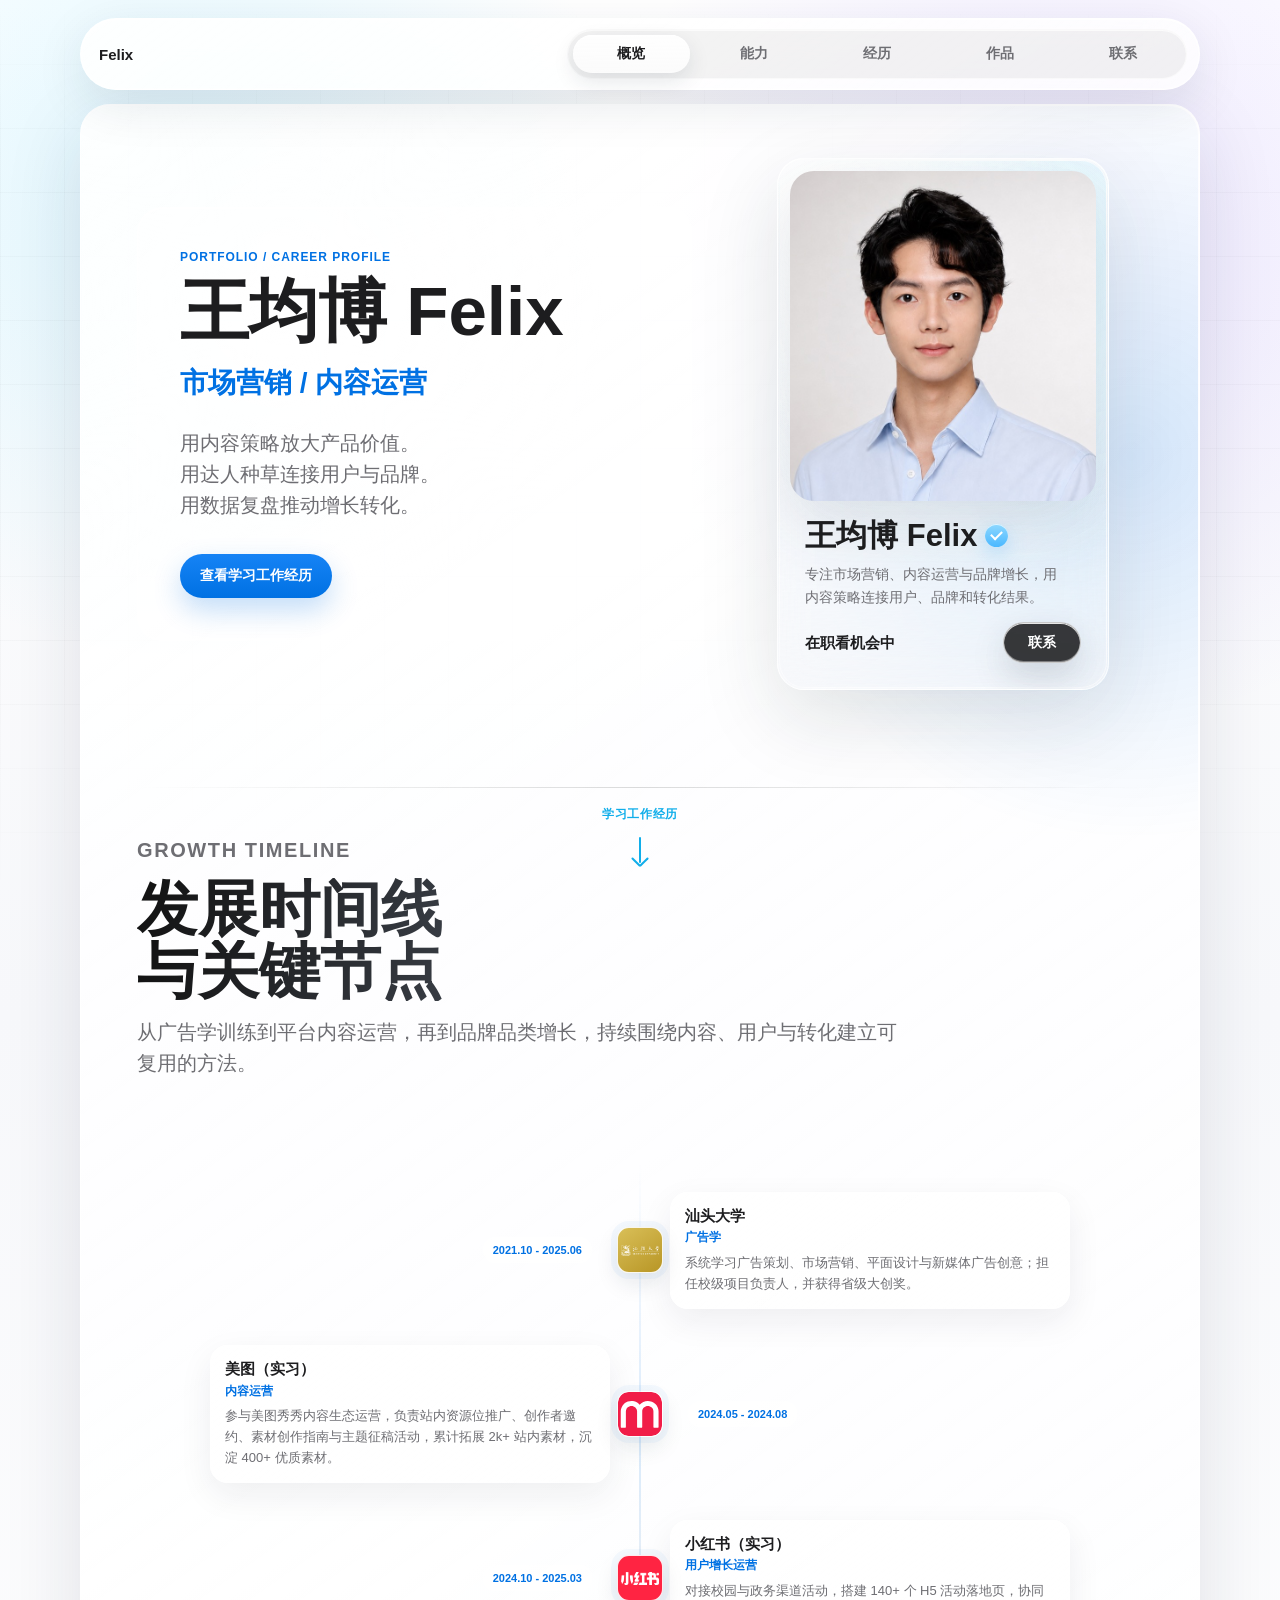
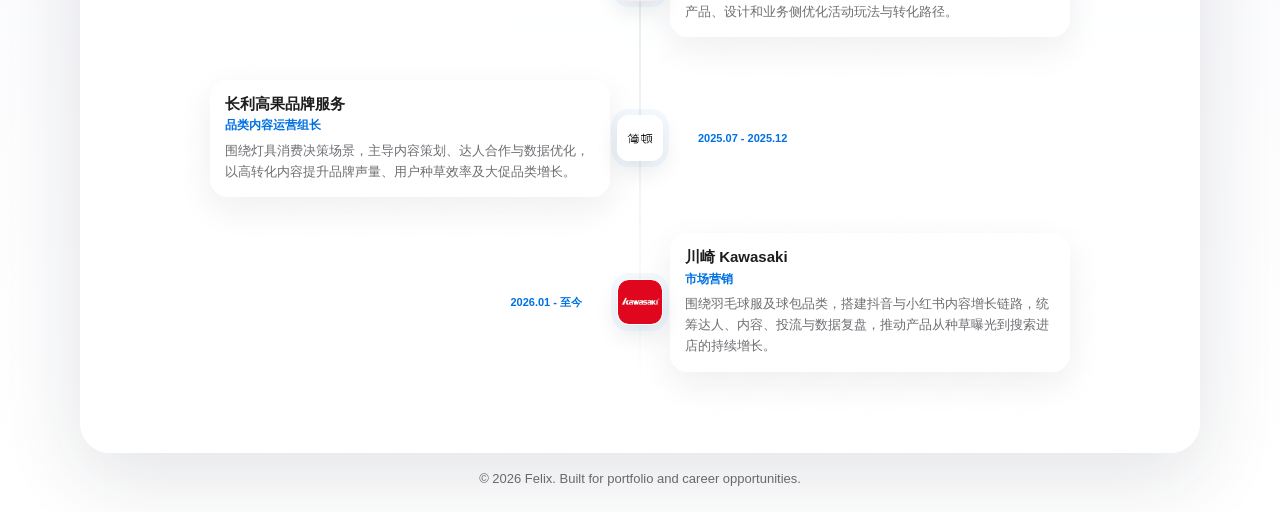
==== commit cb0437db: "feat: 更新首页与经历文案" ====
--- a/index.html
+++ b/index.html
@@ -8,7 +8,7 @@
       content="王均博 Felix 的个人作品展示与求职网站，聚焦市场营销、内容运营、小红书增长与品牌内容。"
     />
     <title>王均博 Felix | 市场营销与内容运营</title>
-    <link rel="stylesheet" href="styles.css?v=redbook-growth-v9" />
+    <link rel="stylesheet" href="styles.css?v=copy-update-v19" />
   </head>
   <body>
     <header class="site-header" aria-label="网站导航">
@@ -43,11 +43,11 @@
                 <span>市场营销 / 内容运营</span>
               </h1>
               <p class="hero-lede">
-                用平台增长经验拆解内容机会。
+                用内容策略放大产品价值。
                 <br />
-                用视觉文案连接用户、产品与转化。
+                用达人种草连接用户与品牌。
                 <br />
-                用数据复盘反哺推动内容迭代增长。
+                用数据复盘推动增长转化。
               </p>
               <div class="hero-actions" aria-label="主要行动">
                 <a class="button primary" href="#timeline">查看学习工作经历</a>
@@ -124,7 +124,7 @@
                 <div>
                   <h3>长利高果品牌服务</h3>
                   <strong class="timeline-role">品类内容运营组长</strong>
-                  <p>主导灯具品牌小红书内容增长，完成 130+ 篇内容产出、80+ 位 KOL 对接与数据复盘，单篇最高阅读 400w+，双 11 负责品类涨幅达 249%。</p>
+                  <p>围绕灯具消费决策场景，主导内容策划、达人合作与数据优化，以高转化内容提升品牌声量、用户种草效率及大促品类增长。</p>
                 </div>
               </li>
               <li>
@@ -134,8 +134,8 @@
                 </span>
                 <div>
                   <h3>川崎 Kawasaki</h3>
-                  <strong class="timeline-role">品类媒介营销组长</strong>
-                  <p>主导羽毛球服及球包品类在抖音和小红书上的品牌定位及内容营销，跟进达人合作，提升产品/品牌曝光及转化，收集行业信息并复盘数据，反哺营销内容迭代优化。</p>
+                  <strong class="timeline-role">市场营销</strong>
+                  <p>围绕羽毛球服及球包品类，搭建抖音与小红书内容增长链路，统筹达人、内容、投流与数据复盘，推动产品从种草曝光到搜索进店的持续增长。</p>
                 </div>
               </li>
             </ol>
@@ -237,8 +237,8 @@
                 <button class="experience-card" type="button" data-experience-target="kawasaki">
                   <small>2026.01 - 至今</small>
                   <strong>川崎 Kawasaki</strong>
-                  <b class="experience-role">品类媒介营销组长</b>
-                  <span>主导羽毛球服及球包品类在抖音和小红书上的品牌定位、内容营销、达人合作与数据复盘。</span>
+                  <b class="experience-role">市场营销</b>
+                  <span>搭建抖音与小红书内容增长链路，统筹达人、内容、投流与数据复盘，推动从种草曝光到搜索进店增长。</span>
                   <em>查看详情</em>
                 </button>
               </li>
@@ -276,8 +276,8 @@
             <button class="back-button" type="button" data-experience-back>返回经历</button>
             <div class="detail-heading">
               <p class="eyebrow">2026.01 - 至今</p>
-              <h2><span>川崎 Kawasaki</span><span>品类媒介营销组长</span></h2>
-              <p>主导羽毛球服及球包品类在抖音和小红书上的品牌定位及内容营销，跟进达人合作，提升产品与品牌曝光及转化。</p>
+              <h2><span>川崎 Kawasaki</span><span>市场营销</span></h2>
+              <p>围绕羽毛球服及球包品类，搭建抖音与小红书内容增长链路，统筹达人、内容、投流与数据复盘，推动产品从种草曝光到搜索进店的持续增长。</p>
             </div>
             <div class="detail-grid">
               <article><span>Positioning</span><h3>品牌定位</h3><p>围绕羽毛球服及球包品类，梳理平台用户需求、产品卖点和内容表达方向，建立品类营销重点。</p></article>
@@ -287,20 +287,155 @@
             </div>
           </div>
 
-          <div class="experience-view" data-experience-view="changli" hidden>
+          <div class="experience-view changli-experience-view" data-experience-view="changli" hidden>
             <button class="back-button" type="button" data-experience-back>返回经历</button>
             <div class="detail-heading">
               <p class="eyebrow">2025.07 - 2025.12</p>
               <h2><span>长利高果品牌服务</span><span>品类内容运营组长</span></h2>
-              <p>服务灯具行业新锐品牌，以小红书作为核心品牌推广与增长渠道，围绕内容选题、达人合作、数据复盘和用户互动推动品类增长。</p>
-            </div>
-            <div class="detail-grid">
-              <article><span>Content</span><h3>内容策划与产出</h3><p>主导小红书选题策划与原创产出，累计输出 130+ 篇笔记，覆盖测评、品牌推荐、买家秀等内容方向。</p></article>
-              <article><span>Growth</span><h3>增长结果</h3><p>笔记平均阅读 15w+，爆款笔记占比 60%，单篇最高阅读 400w+，双 11 期间负责品类涨幅达 249%。</p></article>
-              <article><span>KOL</span><h3>达人合作</h3><p>挖掘并管理小红书生态 KOL，累计对接 80+ 位达人，推动合作推广 50+ 篇，提升产品曝光与种草转化。</p></article>
-              <article><span>Insight</span><h3>市场分析与复盘</h3><p>输出内容分析报告 6 份、周/月度优化方案 10 份，推动平均曝光、点击率、回搜和转化指标提升。</p></article>
-              <article><span>Community</span><h3>评论与舆情</h3><p>建立笔记评论互动 SOP，日均回复用户评论 60+ 条，处理潜在负面舆情 70+ 起，降低品牌舆情风险。</p></article>
-            </div>
+              <p>服务灯具行业新锐品牌，以小红书为核心品牌推广与增长渠道，通过内容策划、达人合作、行业洞察和数据迭代推动品牌增长，助力品牌在天猫双 11 销售额稳居灯具行业前三。</p>
+            </div>
+
+            <section class="changli-outcome" aria-label="长利高果核心项目成果">
+              <div>
+                <p class="eyebrow">Double 11 Outcome</p>
+                <strong>249%</strong>
+                <span>双 11 期间负责品类涨幅</span>
+              </div>
+              <div class="changli-ranking">
+                <span>天猫灯具行业</span>
+                <strong>销售额前三</strong>
+                <p>以小红书内容种草、达人协作和持续复盘，连接品牌曝光与站外转化。</p>
+              </div>
+            </section>
+
+            <section class="changli-analysis-grid" aria-label="内容增长、达人合作与策略优化">
+              <article class="changli-funnel changli-funnel-panel">
+                <div class="changli-chart-heading">
+                  <p class="eyebrow">KOL Collaboration</p>
+                  <h3>达人合作漏斗</h3>
+                </div>
+                <div class="changli-kol-funnel">
+                  <div class="funnel-stage funnel-stage-wide">
+                    <span>累计对接 KOL</span>
+                    <strong>80+</strong>
+                  </div>
+                  <div class="funnel-stage funnel-stage-mid">
+                    <span>合作推广内容</span>
+                    <strong>50+</strong>
+                  </div>
+                  <div class="funnel-stage funnel-stage-small">
+                    <span>平均种草转化率</span>
+                    <strong>36%</strong>
+                  </div>
+                </div>
+              </article>
+
+              <article class="changli-growth-section">
+                <div class="changli-chart-heading">
+                  <p class="eyebrow">Content Growth Funnel</p>
+                  <h3>内容增长漏斗</h3>
+                </div>
+                <ol class="changli-content-funnel" aria-label="原创内容到品牌增长的转化漏斗">
+                  <li>
+                    <span>01 / 原创直发笔记产出</span>
+                    <strong>130+ 篇</strong>
+                    <p>测评、品牌推荐与买家秀</p>
+                  </li>
+                  <li>
+                    <span>02 / 笔记数据表现</span>
+                    <strong>14w+ · 32%</strong>
+                    <p>平均曝光与爆款率，单篇最高 400w+</p>
+                  </li>
+                  <li>
+                    <span>03 / 销售转化承接</span>
+                    <strong>36%</strong>
+                    <p>平均站外转化率</p>
+                  </li>
+                  <li>
+                    <span>04 / 品牌增长结果</span>
+                    <strong>+249%</strong>
+                    <p>双 11 品类涨幅，销售额进入行业前三</p>
+                  </li>
+                </ol>
+              </article>
+
+              <article class="changli-comparison">
+                <div class="changli-chart-heading">
+                  <p class="eyebrow">Optimization Impact</p>
+                  <h3>策略优化效果</h3>
+                </div>
+                <div class="comparison-row">
+                  <div><strong>行业策略内容</strong><span>较常规内容曝光</span></div>
+                  <div class="comparison-track"><i style="--bar-value: 78%"></i></div>
+                  <b>+28%</b>
+                </div>
+                <div class="comparison-row">
+                  <div><strong>笔记平均点击率</strong><span>周度 / 月度优化后</span></div>
+                  <div class="comparison-track"><i style="--bar-value: 58%"></i></div>
+                  <b>+13%</b>
+                </div>
+                <div class="comparison-row">
+                  <div><strong>用户回搜及转化率</strong><span>内容与投放协同后</span></div>
+                  <div class="comparison-track"><i style="--bar-value: 64%"></i></div>
+                  <b>+15%</b>
+                </div>
+              </article>
+            </section>
+
+            <section class="portfolio-section changli-system-section">
+              <div class="portfolio-section-heading">
+                <p class="eyebrow">Operating System</p>
+                <h3>内容增长运营体系</h3>
+                <p>以市场与用户洞察确定内容方向，通过内容策略、达人合作与跨部门协同完成营销落地动作，再以数据和用户反馈持续迭代。</p>
+              </div>
+              <div class="changli-system">
+                <article><span>01</span><strong>市场洞察</strong><p>6 份内容分析报告<br />抢占行业 SOC 与 SOV</p></article>
+                <article><span>02</span><strong>内容策划</strong><p>130+ 篇原创内容<br />建立品牌内容供给</p></article>
+                <article><span>03</span><strong>达人合作</strong><p>80+ 位 KOL 对接<br />50+ 篇合作推广</p></article>
+                <article><span>04</span><strong>数据迭代</strong><p>10 份优化方案<br />周度 / 月度持续复盘</p></article>
+                <article><span>05</span><strong>用户互动</strong><p>日均回复 60+ 条<br />互动率保持 12%+</p></article>
+                <article><span>06</span><strong>舆情监管</strong><p>处理风险 70+ 起<br />风险发生率低于 2%</p></article>
+              </div>
+            </section>
+
+            <section class="portfolio-section experience-detail-section">
+              <div class="portfolio-section-heading">
+                <p class="eyebrow">Responsibilities</p>
+                <h3>工作内容与项目动作</h3>
+              </div>
+              <div class="portfolio-responsibilities">
+                <article>
+                  <span>01 / Content</span>
+                  <h4>内容策划与产出</h4>
+                  <p>主导小红书选题策划与原创产出，累计输出笔记 130+ 篇，内容涵盖测评、品牌推荐、买家秀等。平均笔记曝光量 14w+，爆款笔记占比 32%，平均站外转化率 36%，单篇最高曝光 400w+。带动品牌双 11 期间负责品类涨幅达 249%，助力品牌斩获天猫「灯具行业双 11 销售额前三」。</p>
+                </article>
+                <article>
+                  <span>02 / KOL</span>
+                  <h4>达人内容对接与合作</h4>
+                  <p>挖掘并管理小红书生态 KOL 合作，累计对接 KOL 80+ 位，推动优质内容产出，完成合作推广 50+ 篇，笔记平均种草转化率 36%，有效提升产品曝光和转化效果。</p>
+                </article>
+                <article>
+                  <span>03 / Insight</span>
+                  <h4>市场分析与用户洞察</h4>
+                  <p>持续追踪平台算法规则，洞察行业市场及目标用户发展趋势，输出内容分析报告 6 份。基于针对性内容策划抢占行业 SOC 及 SOV，内容笔记平均曝光量较常规内容提升 28%，助力品牌抢占行业流量。</p>
+                </article>
+                <article>
+                  <span>04 / Review</span>
+                  <h4>数据复盘与优化迭代</h4>
+                  <p>按周对项目内容结果进行数据分析，调整优化内容产出策略与方向，并跟进投放端情况。主导周度 / 月度优化方案 10 份，执行后笔记平均点击率提升 13%，用户回搜及转化率提升 15%。</p>
+                </article>
+                <article>
+                  <span>05 / Collaboration</span>
+                  <h4>跨部门联动协作</h4>
+                  <p>联动产品、设计等部门，主导内容需求拆解与落地，协调资源完成内容排期与传播节奏把控。</p>
+                </article>
+                <article>
+                  <span>06 / Community</span>
+                  <h4>评论维护与舆情监管</h4>
+                  <p>建立笔记评论互动 SOP，日均回复用户评论 60+ 条，互动率维持在 12%+。实时监测品牌及相关内容舆情，累计处理潜在负面舆情 70+ 起，品牌舆情风险发生率降至 2% 以下。</p>
+                </article>
+              </div>
+            </section>
           </div>
 
           <div class="experience-view redbook-experience-view" data-experience-view="redbook" hidden>
@@ -528,20 +663,30 @@
           <div class="screen-heading">
             <p class="eyebrow">Selected Work</p>
             <h2>
-              <span>作品集入口</span>
-              <span>等待真实素材填充。</span>
+              <span>从项目过程</span>
+              <span>到可验证的业务结果。</span>
             </h2>
-            <p class="screen-lede">这里先保留作品集结构。后续你上传作品集、项目截图或作品链接后，我会帮你整理成更完整的案例展示。</p>
+            <p class="screen-lede">以案例研究方式呈现内容增长、渠道运营与内容生态项目。长利高果和小红书案例已建立完整结构，后续可继续补充真实笔记、活动页面与脱敏数据物料。</p>
           </div>
           <div class="case-grid">
-            <article class="wide published-case">
+            <article class="published-case">
               <span>01 / 已更新</span>
               <h3>美图秀秀内容运营作品集</h3>
               <p>展示 APP 背景墙、站内资源位、艺术家共创与活动专题，并复盘物料推广、达人运营、内容指导、活动策划和数据分析成果。</p>
               <button class="case-link-button" type="button" data-open-experience="meitu-portfolio">查看完整案例 <b aria-hidden="true">↗</b></button>
             </article>
-            <article><span>02</span><h3>活动与增长案例</h3><p>可放 H5 活动、渠道增长、活动主视觉、玩法设计或产品迭代相关案例。</p></article>
-            <article><span>03</span><h3>创作者与视觉内容</h3><p>可放创作指南、素材库、征稿活动、视觉文案或平台内容生态相关作品。</p></article>
+            <article class="published-case">
+              <span>02 / 案例研究</span>
+              <h3>长利高果内容增长案例</h3>
+              <p>围绕原创内容、达人合作、数据复盘与销售转化，呈现从小红书内容供给到双 11 品类增长的完整链路。</p>
+              <a class="case-link-button" href="case-studies.html#changli">查看完整案例 <b aria-hidden="true">↗</b></a>
+            </article>
+            <article class="published-case">
+              <span>03 / 案例研究</span>
+              <h3>小红书渠道增长案例</h3>
+              <p>呈现高校、政务与品牌渠道活动，以及产品功能、视觉体验和数据策略共同驱动用户增长的过程。</p>
+              <a class="case-link-button" href="case-studies.html#redbook">查看完整案例 <b aria-hidden="true">↗</b></a>
+            </article>
           </div>
         </section>
       </article>
@@ -587,6 +732,11 @@
       <i aria-hidden="true"></i>
     </a>
 
+    <button class="experience-cue is-hidden" type="button" aria-label="下滑查看更多工作经历">
+      <span>下滑查看更多</span>
+      <i aria-hidden="true"></i>
+    </button>
+
     <footer class="site-footer">
       <p>© 2026 Felix. Built for portfolio and career opportunities.</p>
     </footer>
@@ -596,6 +746,6 @@
       <img src="" alt="" data-lightbox-image />
     </div>
 
-    <script src="script.js?v=redbook-growth-v9"></script>
+    <script src="script.js?v=copy-update-v19"></script>
   </body>
 </html>
--- a/styles.css
+++ b/styles.css
@@ -333,7 +333,8 @@
 }
 
 .journey-cue,
-.portfolio-cue {
+.portfolio-cue,
+.experience-cue {
   position: fixed;
   left: 50%;
   bottom: 32px;
@@ -349,13 +350,23 @@
   transition: opacity 180ms ease, transform 180ms ease, visibility 180ms ease;
 }
 
+.experience-cue {
+  border: 0;
+  background: transparent;
+  cursor: pointer;
+  font: inherit;
+  padding: 0;
+}
+
 .journey-cue:hover,
-.portfolio-cue:hover {
+.portfolio-cue:hover,
+.experience-cue:hover {
   transform: translateX(-50%) translateY(-3px);
 }
 
 .journey-cue.is-hidden,
-.portfolio-cue.is-hidden {
+.portfolio-cue.is-hidden,
+.experience-cue.is-hidden {
   opacity: 0;
   pointer-events: none;
   transform: translateX(-50%) translateY(14px);
@@ -363,14 +374,16 @@
 }
 
 .journey-cue span,
-.portfolio-cue span {
+.portfolio-cue span,
+.experience-cue span {
   font-size: 12px;
   font-weight: 850;
   letter-spacing: 0.06em;
 }
 
 .journey-cue i,
-.portfolio-cue i {
+.portfolio-cue i,
+.experience-cue i {
   position: relative;
   width: 2px;
   height: 26px;
@@ -382,7 +395,9 @@
 .journey-cue i::before,
 .journey-cue i::after,
 .portfolio-cue i::before,
-.portfolio-cue i::after {
+.portfolio-cue i::after,
+.experience-cue i::before,
+.experience-cue i::after {
   position: absolute;
   bottom: 0;
   width: 12px;
@@ -393,13 +408,15 @@
 }
 
 .journey-cue i::before,
-.portfolio-cue i::before {
+.portfolio-cue i::before,
+.experience-cue i::before {
   left: -9px;
   transform: rotate(45deg);
 }
 
 .journey-cue i::after,
-.portfolio-cue i::after {
+.portfolio-cue i::after,
+.experience-cue i::after {
   right: -9px;
   transform: rotate(-45deg);
 }
@@ -1495,24 +1512,404 @@
   overflow-wrap: anywhere;
 }
 
+.experience-metrics {
+  margin-top: 4px;
+}
+
+.changli-experience-view,
+.redbook-experience-view,
 .meitu-experience-view {
-  gap: 18px;
-}
-
+  gap: 24px;
+}
+
+.changli-experience-view .detail-heading,
+.redbook-experience-view .detail-heading,
 .meitu-experience-view .detail-heading {
   max-width: 940px;
-}
-
-.experience-metrics {
-  margin-top: 4px;
-}
-
-.redbook-experience-view {
-  gap: 18px;
-}
-
-.redbook-experience-view .detail-heading {
-  max-width: 940px;
+  text-align: left;
+}
+
+.changli-experience-view .detail-heading h2,
+.redbook-experience-view .detail-heading h2,
+.meitu-experience-view .detail-heading h2 {
+  display: grid;
+  justify-items: start;
+  gap: 14px;
+  margin: 14px 0 22px;
+  text-align: left;
+}
+
+.changli-experience-view .detail-heading h2 span,
+.redbook-experience-view .detail-heading h2 span,
+.meitu-experience-view .detail-heading h2 span {
+  width: fit-content;
+}
+
+.changli-experience-view .detail-heading > p:last-of-type,
+.redbook-experience-view .detail-heading > p:last-of-type,
+.meitu-experience-view .detail-heading > p:last-of-type {
+  margin: 0;
+}
+
+.changli-outcome {
+  position: relative;
+  display: grid;
+  grid-template-columns: minmax(0, 1.15fr) minmax(0, 0.85fr);
+  align-items: stretch;
+  overflow: hidden;
+  border-radius: 26px;
+  background:
+    radial-gradient(circle at 82% 12%, rgba(70, 160, 255, 0.2), transparent 17rem),
+    linear-gradient(135deg, #111317, #252a34);
+  box-shadow: 0 22px 60px rgba(19, 26, 38, 0.2);
+  color: #fff;
+}
+
+.changli-outcome > div {
+  display: flex;
+  min-height: 188px;
+  flex-direction: column;
+  justify-content: center;
+  padding: 22px clamp(24px, 3vw, 34px);
+}
+
+.changli-outcome > div:first-child {
+  border-right: 1px solid rgba(255, 255, 255, 0.14);
+}
+
+.changli-outcome .eyebrow {
+  color: #78bdff;
+}
+
+.changli-outcome > div:first-child > strong {
+  margin: 8px 0 6px;
+  color: #fff;
+  font-size: clamp(62px, 8vw, 96px);
+  line-height: 0.9;
+}
+
+.changli-outcome > div:first-child > span {
+  color: rgba(255, 255, 255, 0.7);
+  font-size: 16px;
+  font-weight: 750;
+}
+
+.changli-ranking span {
+  color: rgba(255, 255, 255, 0.62);
+  font-size: 14px;
+  font-weight: 750;
+}
+
+.changli-ranking strong {
+  width: max-content;
+  margin: 6px 0 12px;
+  color: #fff;
+  font-size: clamp(34px, 4.2vw, 52px);
+  line-height: 1.05;
+  white-space: nowrap;
+}
+
+.changli-ranking p {
+  max-width: 390px;
+  margin: 0;
+  color: rgba(255, 255, 255, 0.66);
+  font-size: 14px;
+  line-height: 1.7;
+}
+
+.changli-growth-section {
+  overflow: visible;
+}
+
+.changli-analysis-grid {
+  display: grid;
+  grid-template-columns: repeat(3, minmax(0, 1fr));
+  align-items: stretch;
+  gap: 14px;
+}
+
+.changli-analysis-grid > * {
+  min-width: 0;
+  height: 100%;
+}
+
+.changli-growth-section,
+.changli-funnel-panel,
+.changli-comparison {
+  border: 1px solid rgba(255, 255, 255, 0.78);
+  border-radius: 26px;
+  background:
+    linear-gradient(145deg, rgba(255, 255, 255, 0.9), rgba(247, 250, 255, 0.68)),
+    var(--surface-strong);
+  box-shadow: 0 18px 50px rgba(22, 35, 55, 0.08), var(--glass-shadow);
+  padding: 18px;
+}
+
+.changli-growth-section {
+  display: flex;
+  flex-direction: column;
+}
+
+.changli-funnel-panel {
+  display: flex;
+  flex-direction: column;
+}
+
+.changli-analysis-grid .changli-chart-heading {
+  min-height: 72px;
+  margin-bottom: 14px;
+}
+
+.changli-content-funnel {
+  display: grid;
+  grid-template-rows: repeat(4, minmax(0, 1fr));
+  justify-items: center;
+  gap: 5px;
+  height: 224px;
+  margin: 0;
+  padding: 0;
+  list-style: none;
+}
+
+.changli-content-funnel li {
+  display: grid;
+  grid-template-columns: minmax(0, 0.95fr) minmax(0, 1.05fr);
+  align-items: center;
+  gap: 3px 8px;
+  width: var(--funnel-width);
+  min-width: 0;
+  border: 1px solid rgba(255, 255, 255, 0.82);
+  border-radius: 12px;
+  background: linear-gradient(100deg, rgba(0, 113, 227, 0.96), rgba(87, 169, 250, 0.8));
+  box-shadow: 0 12px 28px rgba(0, 113, 227, 0.13);
+  color: #fff;
+  padding: 8px 11px;
+}
+
+.changli-content-funnel li:nth-child(1) {
+  --funnel-width: 100%;
+}
+
+.changli-content-funnel li:nth-child(2) {
+  --funnel-width: 90%;
+}
+
+.changli-content-funnel li:nth-child(3) {
+  --funnel-width: 80%;
+}
+
+.changli-content-funnel li:nth-child(4) {
+  --funnel-width: 70%;
+}
+
+.changli-content-funnel span {
+  color: rgba(255, 255, 255, 0.78);
+  font-size: 9px;
+  font-weight: 800;
+}
+
+.changli-content-funnel strong {
+  display: block;
+  color: #fff;
+  font-size: clamp(16px, 1.5vw, 19px);
+  line-height: 1.2;
+  white-space: nowrap;
+}
+
+.changli-content-funnel p {
+  grid-column: 1 / -1;
+  margin: 0;
+  color: rgba(255, 255, 255, 0.76);
+  font-size: 9px;
+  line-height: 1.35;
+}
+
+.changli-chart-heading {
+  margin-bottom: 14px;
+}
+
+.changli-chart-heading h3 {
+  margin: 7px 0 0;
+  color: var(--text);
+  font-size: clamp(21px, 2vw, 27px);
+}
+
+.changli-chart-heading > p:last-child {
+  margin: 10px 0 0;
+  color: var(--muted);
+  font-size: 13px;
+  line-height: 1.65;
+}
+
+.funnel-stage {
+  display: flex;
+  min-height: 0;
+  align-items: center;
+  justify-content: space-between;
+  margin-inline: auto;
+  border-radius: 12px;
+  background: linear-gradient(90deg, rgba(0, 113, 227, 0.96), rgba(68, 156, 246, 0.82));
+  color: #fff;
+  padding: 9px 14px;
+}
+
+.changli-kol-funnel {
+  display: grid;
+  grid-template-rows: repeat(3, minmax(0, 1fr));
+  align-items: stretch;
+  gap: 5px;
+  height: 224px;
+}
+
+.changli-kol-funnel .funnel-stage {
+  height: 100%;
+}
+
+.funnel-stage-wide {
+  width: 100%;
+}
+
+.funnel-stage-mid {
+  width: 80%;
+}
+
+.funnel-stage-small {
+  width: 60%;
+}
+
+.funnel-stage span {
+  font-size: 11px;
+  font-weight: 750;
+}
+
+.funnel-stage strong {
+  font-size: 20px;
+}
+
+.changli-comparison {
+  display: grid;
+  align-content: start;
+}
+
+.comparison-row {
+  display: grid;
+  grid-template-columns: 1fr 48px;
+  align-items: center;
+  gap: 7px;
+  padding: 10px 0;
+}
+
+.comparison-row + .comparison-row {
+  border-top: 1px solid rgba(29, 29, 31, 0.08);
+}
+
+.comparison-row div:first-child {
+  display: grid;
+  gap: 4px;
+}
+
+.comparison-row strong {
+  color: var(--text);
+  font-size: 14px;
+}
+
+.comparison-row span {
+  color: var(--muted);
+  font-size: 11px;
+}
+
+.comparison-track {
+  grid-column: 1 / -1;
+  grid-row: 2;
+  height: 10px;
+  overflow: hidden;
+  border-radius: 999px;
+  background: rgba(0, 113, 227, 0.1);
+}
+
+.comparison-track i {
+  display: block;
+  width: var(--bar-value);
+  height: 100%;
+  border-radius: inherit;
+  background: linear-gradient(90deg, var(--accent), #6eb7ff);
+}
+
+.comparison-row b {
+  grid-column: 2;
+  grid-row: 1;
+  color: var(--accent);
+  font-size: 17px;
+  text-align: right;
+}
+
+.changli-system-section {
+  overflow: visible;
+}
+
+.changli-system {
+  display: grid;
+  grid-template-columns: repeat(6, minmax(0, 1fr));
+  gap: 9px;
+}
+
+.changli-system article {
+  position: relative;
+  min-width: 0;
+  min-height: 164px;
+  border-radius: 18px;
+  background: rgba(242, 247, 255, 0.78);
+  padding: 17px;
+}
+
+.changli-system article:not(:last-child)::after {
+  position: absolute;
+  top: 50%;
+  right: -8px;
+  z-index: 2;
+  color: var(--accent);
+  content: "›";
+  font-size: 21px;
+  transform: translateY(-50%);
+}
+
+.changli-system span {
+  color: var(--accent);
+  font-size: 11px;
+  font-weight: 850;
+}
+
+.changli-system strong {
+  display: block;
+  margin: 23px 0 8px;
+  color: var(--text);
+  font-size: 15px;
+}
+
+.changli-system p {
+  margin: 0;
+  color: var(--muted);
+  font-size: 11px;
+  line-height: 1.6;
+}
+
+.changli-experience-view .portfolio-responsibilities article {
+  min-width: 0;
+  padding: 24px;
+}
+
+.changli-experience-view .portfolio-responsibilities article:last-child {
+  grid-column: auto;
+}
+
+.changli-experience-view .portfolio-responsibilities h4 {
+  font-size: 20px;
+  line-height: 1.35;
+}
+
+.changli-experience-view .portfolio-responsibilities p {
+  font-size: 15px;
+  line-height: 1.82;
 }
 
 .redbook-metrics {
@@ -1804,6 +2201,7 @@
   font-size: 13px;
   font-weight: 850;
   padding: 0 17px;
+  text-decoration: none;
 }
 
 .case-link-button b {
@@ -1951,6 +2349,18 @@
     grid-template-columns: repeat(2, minmax(0, 1fr));
   }
 
+  .changli-analysis-grid {
+    grid-template-columns: 1fr;
+  }
+
+  .changli-system {
+    grid-template-columns: repeat(3, minmax(0, 1fr));
+  }
+
+  .changli-system article:nth-child(3)::after {
+    display: none;
+  }
+
   .portfolio-metrics {
     grid-template-columns: repeat(3, minmax(0, 1fr));
   }
@@ -2053,6 +2463,61 @@
   .experience-card strong,
   .experience-role {
     min-height: 0;
+  }
+
+  .changli-outcome {
+    grid-template-columns: 1fr;
+  }
+
+  .changli-outcome > div {
+    min-height: 150px;
+  }
+
+  .changli-outcome > div:first-child {
+    border-right: 0;
+    border-bottom: 1px solid rgba(255, 255, 255, 0.14);
+  }
+
+  .changli-content-funnel li {
+    grid-template-columns: 1fr;
+    gap: 6px;
+    width: 100%;
+    padding: 16px 18px;
+  }
+
+  .changli-content-funnel p {
+    grid-column: auto;
+    margin: 0;
+  }
+
+  .comparison-row {
+    grid-template-columns: 1fr 54px;
+  }
+
+  .comparison-track {
+    grid-column: 1 / -1;
+    grid-row: 2;
+  }
+
+  .comparison-row b {
+    grid-column: 2;
+    grid-row: 1;
+  }
+
+  .changli-system {
+    grid-template-columns: 1fr;
+  }
+
+  .changli-system article {
+    min-height: 130px;
+  }
+
+  .changli-system article:not(:last-child)::after {
+    display: none;
+  }
+
+  .changli-experience-view .portfolio-responsibilities {
+    grid-template-columns: 1fr;
   }
 
   .portfolio-hero {
@@ -2146,7 +2611,8 @@
   }
 
   .journey-cue,
-  .portfolio-cue {
+  .portfolio-cue,
+  .experience-cue {
     width: 96px;
     min-height: 82px;
     border-radius: 20px;
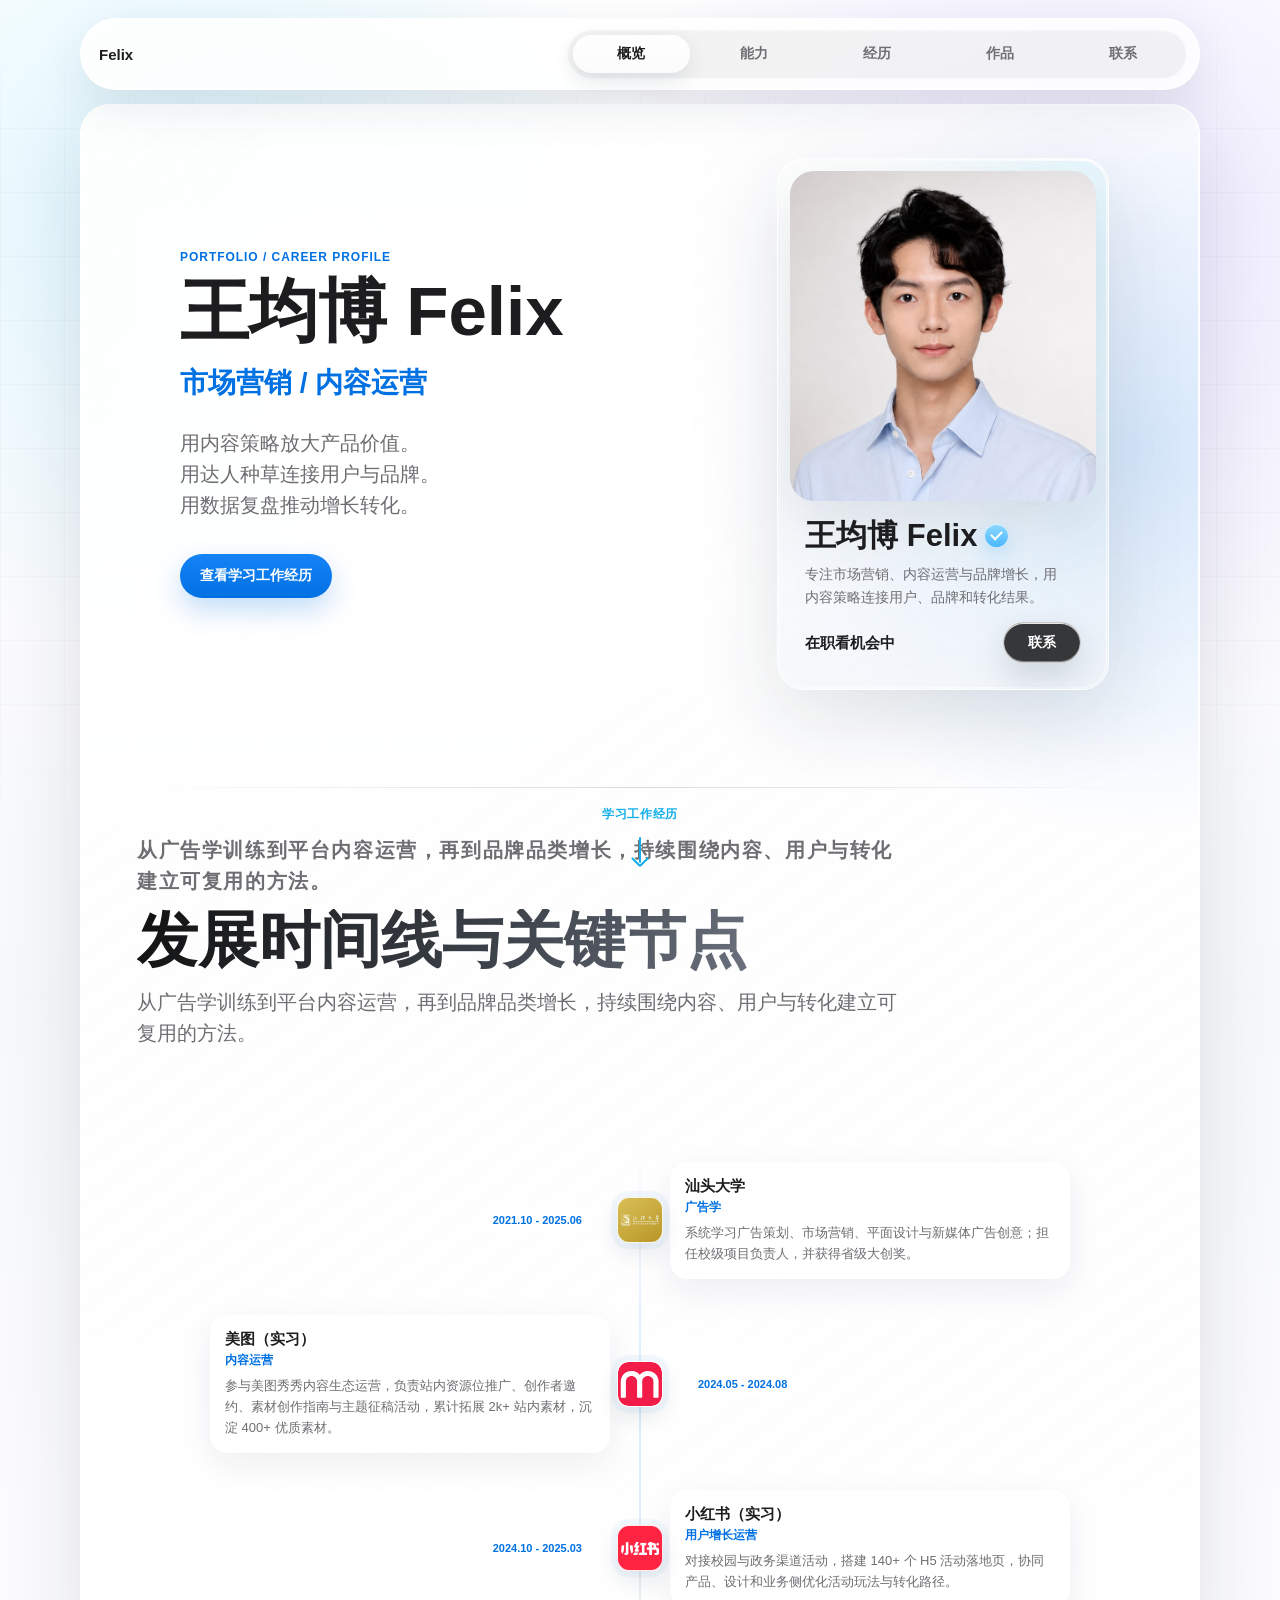
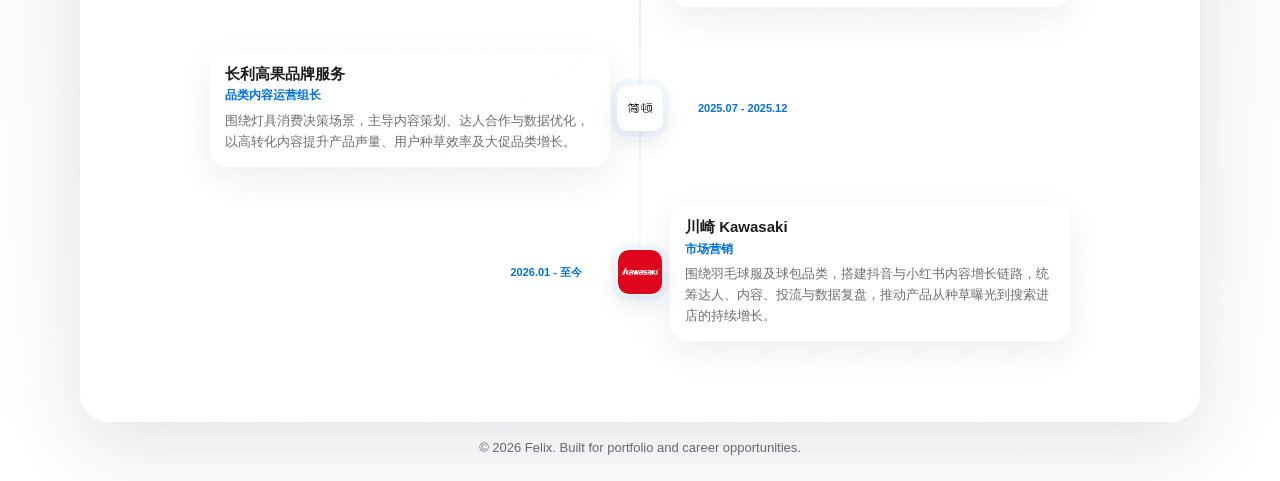
==== commit 4c575061: "feat: 更新个人网站作品集与小红书页面布局" ====
--- a/index.html
+++ b/index.html
@@ -8,7 +8,7 @@
       content="王均博 Felix 的个人作品展示与求职网站，聚焦市场营销、内容运营、小红书增长与品牌内容。"
     />
     <title>王均博 Felix | 市场营销与内容运营</title>
-    <link rel="stylesheet" href="styles.css?v=copy-update-v19" />
+    <link rel="stylesheet" href="styles.css?v=redbook-portfolio-v3" />
   </head>
   <body>
     <header class="site-header" aria-label="网站导航">
@@ -75,10 +75,7 @@
           <div id="timeline" class="timeline-block" aria-labelledby="timeline-title">
             <div class="timeline-heading">
               <p class="eyebrow">Growth Timeline</p>
-              <h2 id="timeline-title">
-                <span>发展时间线</span>
-                <span>与关键节点</span>
-              </h2>
+              <h2 id="timeline-title"><span>发展时间线与关键节点</span></h2>
               <p>从广告学训练到平台内容运营，再到品牌品类增长，持续围绕内容、用户与转化建立可复用的方法。</p>
             </div>
 
@@ -272,19 +269,458 @@
             </ol>
           </div>
 
-          <div class="experience-view" data-experience-view="kawasaki" hidden>
+          <div class="experience-view changli-experience-view kawasaki-experience-view" data-experience-view="kawasaki" hidden>
             <button class="back-button" type="button" data-experience-back>返回经历</button>
             <div class="detail-heading">
               <p class="eyebrow">2026.01 - 至今</p>
               <h2><span>川崎 Kawasaki</span><span>市场营销</span></h2>
-              <p>围绕羽毛球服及球包品类，搭建抖音与小红书内容增长链路，统筹达人、内容、投流与数据复盘，推动产品从种草曝光到搜索进店的持续增长。</p>
+              <p>围绕羽毛球服及球包品类，独立统筹抖音与小红书内容营销，通过产品策略、达人合作、笔记加热与数据复盘，推动产品从种草曝光到搜索进店的持续增长。</p>
+              <button class="portfolio-entry-button" type="button" data-experience-target="kawasaki-portfolio">
+                查看完整作品集
+                <span aria-hidden="true">↗</span>
+              </button>
             </div>
-            <div class="detail-grid">
-              <article><span>Positioning</span><h3>品牌定位</h3><p>围绕羽毛球服及球包品类，梳理平台用户需求、产品卖点和内容表达方向，建立品类营销重点。</p></article>
-              <article><span>Content</span><h3>内容营销</h3><p>负责抖音和小红书内容营销方向，结合平台特性规划种草内容、达人内容和品牌传播节奏。</p></article>
-              <article><span>KOL</span><h3>达人合作</h3><p>跟进达人合作流程，推动内容产出、发布排期和传播效果，提升产品与品牌曝光及转化表现。</p></article>
-              <article><span>Review</span><h3>复盘迭代</h3><p>收集行业信息并复盘内容和投放数据，将表现反馈反哺后续营销内容迭代优化。</p></article>
-            </div>
+
+            <section class="changli-outcome kawasaki-outcome" aria-label="川崎核心项目成果">
+              <div>
+                <p class="eyebrow">Content Exposure</p>
+                <strong>4500w+</strong>
+                <span>抖音与小红书累计阅读量</span>
+              </div>
+              <div class="changli-ranking">
+                <span>增长结果</span>
+                <strong>搜索进店提升</strong>
+                <p>以达人矩阵、内容种草和笔记加热承接用户兴趣，并通过多平台数据复盘持续优化进店效率。</p>
+              </div>
+            </section>
+
+            <section class="portfolio-metrics experience-metrics kawasaki-metrics" aria-label="川崎经历关键成果">
+              <article><strong>50w/月</strong><span>统筹营销预算</span></article>
+              <article><strong>100+</strong><span>合作达人</span></article>
+              <article><strong>3</strong><span>品类项目推进</span></article>
+              <article><strong>4500w+</strong><span>双平台累计阅读</span></article>
+              <article><strong>55%+</strong><span>内容爆文率</span></article>
+            </section>
+
+            <section class="portfolio-section changli-system-section kawasaki-system-section">
+              <div class="portfolio-section-heading">
+                <p class="eyebrow">Operating System</p>
+                <h3>品类内容营销链路</h3>
+                <p>以产品定位与平台趋势确定传播策略，再通过达人内容、预算投放和数据复盘推动种草、搜索与进店转化。</p>
+              </div>
+              <div class="changli-system">
+                <article><span>01</span><strong>品类统筹</strong><p>羽毛球服与球包<br />月均 50w 预算</p></article>
+                <article><span>02</span><strong>产品策略</strong><p>常推款与新品款<br />差异化传播重点</p></article>
+                <article><span>03</span><strong>达人项目</strong><p>100+ 达人合作<br />Brief 与排期推进</p></article>
+                <article><span>04</span><strong>种草增长</strong><p>阅读 4500w+<br />爆文率 55%+</p></article>
+                <article><span>05</span><strong>进店优化</strong><p>搜索人气 22w+<br />UV 环比 +18%</p></article>
+                <article><span>06</span><strong>数据复盘</strong><p>转化 +30%<br />成本下降 28%</p></article>
+              </div>
+            </section>
+
+            <section class="portfolio-section experience-detail-section">
+              <div class="portfolio-section-heading">
+                <p class="eyebrow">Responsibilities</p>
+                <h3>工作内容与项目动作</h3>
+              </div>
+              <div class="portfolio-responsibilities">
+                <article>
+                  <span>01 / Category</span>
+                  <h4>品类内容营销统筹</h4>
+                  <p>独立负责川崎羽毛球服、羽毛球包在抖音及小红书的内容营销，月均统筹约 50 万元预算、合作 100+ 达人，同时推进飞天羽服、海绵宝宝联名系列等 3 个品类项目。</p>
+                </article>
+                <article>
+                  <span>02 / Strategy</span>
+                  <h4>产品营销策略规划</h4>
+                  <p>基于产品定位、用户需求、竞品动态及平台趋势，制定常推款与新品款的差异化营销策略，明确不同阶段的传播重点、内容方向、达人结构、投流策略及预算配置。</p>
+                </article>
+                <article>
+                  <span>03 / KOL</span>
+                  <h4>达人内容项目管理</h4>
+                  <p>围绕产品营销目标统筹达人合作项目，负责达人筛选、合作提报、Brief 输出、排期推进、内容审核及上线维护，推动双平台累计阅读量达 4500w+，爆文率达 55%+。</p>
+                </article>
+                <article>
+                  <span>04 / Growth</span>
+                  <h4>种草增长与进店优化</h4>
+                  <p>针对羽服常推款持续优化笔记结构类型及内容表达；针对海绵宝宝联名新品项目策划营销种草策略与内容上线。负责项目搜索人气达 22w+，进店 UV 月平均环比增长 18%，新品项目增长 45%。</p>
+                </article>
+                <article>
+                  <span>05 / Review</span>
+                  <h4>数据复盘与效率提升</h4>
+                  <p>按周、月度整合抖音、小红书及淘宝多平台数据进行复盘，围绕内容结构、预算分配及进店效率持续优化营销策略，平均转化率提升 30%，3 个月内进店成本下降约 28%。</p>
+                </article>
+              </div>
+            </section>
+          </div>
+
+          <div class="experience-view meitu-portfolio-view kawasaki-portfolio-view" data-experience-view="kawasaki-portfolio" hidden>
+            <button class="back-button" type="button" data-return-tab="works">返回其他作品集</button>
+
+            <header class="portfolio-hero portfolio-hero-kawasaki">
+              <div class="portfolio-hero-copy">
+                <p class="eyebrow">Kawasaki Portfolio · 2026.01 - 至今</p>
+                <h2>
+                  <span>川崎 Kawasaki</span>
+                  <span>品类营销作品集</span>
+                </h2>
+                <p class="portfolio-hero-summary">独立负责川崎羽毛球服及球包品类在抖音、小红书双平台的内容营销，通过<span class="case-highlight">产品策略、达人合作、内容种草、投流加热和数据复盘</span>，推动品牌曝光、搜索人气、进店 UV 及投放效率持续增长。</p>
+                <div class="portfolio-tags" aria-label="案例标签">
+                  <span>品类内容营销</span>
+                  <span>达人种草</span>
+                  <span>新品起量</span>
+                  <span>搜索进店增长</span>
+                </div>
+              </div>
+              <div class="portfolio-brand-mark" aria-label="川崎 Kawasaki">
+                <img src="assets/logos/kawasaki.jpg" alt="" />
+                <span>Kawasaki</span>
+              </div>
+            </header>
+
+            <section class="portfolio-metrics kawasaki-metrics" aria-label="川崎营销项目关键成果">
+              <article><strong>4500w+</strong><span>双平台累计阅读</span></article>
+              <article><strong>55%+</strong><span>内容爆文率</span></article>
+              <article><strong>22w+</strong><span>项目搜索人气</span></article>
+              <article class="metric-up"><strong>+18%</strong><span>进店 UV 月均环比</span></article>
+              <article class="metric-up"><strong>+45%</strong><span>新品项目进店增长</span></article>
+              <article class="metric-down"><strong>-15%</strong><span>CPM 较原先下降</span></article>
+              <article class="metric-down"><strong>-28%</strong><span>3 个月进店成本下降</span></article>
+              <article class="metric-up"><strong>+30%</strong><span>平均转化率提升</span></article>
+            </section>
+
+            <section class="portfolio-section kawasaki-case-brief">
+              <div class="portfolio-section-heading">
+                <p class="eyebrow">Case Overview</p>
+                <h3>项目概览</h3>
+                <p>本案属于<span class="case-highlight">品类内容营销 / 达人种草 / 新品起量 / 搜索进店增长</span>项目，核心不是单纯扩大曝光，而是让内容同时具备种草价值和生意价值，完成从内容触达到搜索进店的承接。</p>
+              </div>
+              <div class="kawasaki-brief-grid">
+                <article><span>案例类型</span><strong>品类内容营销</strong></article>
+                <article><span>项目角色</span><strong>品类媒介营销负责人</strong></article>
+                <article><span>负责时间</span><strong>2026.01 - 至今</strong></article>
+                <article><span>负责平台</span><strong>抖音 / 小红书</strong></article>
+                <article><span>负责品类</span><strong>羽毛球服、羽毛球包</strong></article>
+                <article><span>代表项目</span><strong>飞天羽服 / 海绵宝宝联名系列</strong></article>
+              </div>
+            </section>
+
+            <section class="portfolio-section kawasaki-case-section">
+              <div class="portfolio-section-heading">
+                <p class="eyebrow">Background</p>
+                <h3>项目背景</h3>
+                <p>川崎作为羽毛球运动品牌，需要在抖音和小红书平台持续扩大羽毛球服、羽毛球包品类的内容声量，并通过内容种草带动用户<span class="case-highlight">搜索、进店和转化承接</span>。项目中既包含飞天羽服等常推款，也包含海绵宝宝联名系列等新品项目，因此需要根据不同产品阶段制定<span class="case-highlight">差异化内容策略</span>。</p>
+              </div>
+              <div class="kawasaki-narrative-grid">
+                <article>
+                  <span>常推款</span>
+                  <h4>飞天羽服</h4>
+                  <p>侧重持续优化内容结构与投放效率，让常推产品保持稳定曝光，并持续承接搜索进店，带动进店 UV <span class="case-highlight">月均环比 +18%</span>。</p>
+                </article>
+                <article>
+                  <span>新品款</span>
+                  <h4>海绵宝宝联名系列</h4>
+                  <p>侧重快速铺量、提升认知和带动搜索进店，在短周期内建立新品记忆点，推动新品项目进店增长 <span class="case-highlight">+45%</span>。</p>
+                </article>
+                <article>
+                  <span>业务目标</span>
+                  <h4>曝光与生意结果同步提升</h4>
+                  <p>内容不只服务于阅读和播放，还需要进一步带动<span class="case-highlight">搜索人气 22w+</span>、淘宝进店 UV、转化效率和投放成本优化。</p>
+                </article>
+              </div>
+            </section>
+
+            <section class="portfolio-section kawasaki-case-section">
+              <div class="portfolio-section-heading">
+                <p class="eyebrow">My Role</p>
+                <h3>我的角色</h3>
+                <p>作为品类内容营销负责人，独立负责川崎羽毛球服及球包品类在抖音、小红书的内容营销工作，统筹月均约 <span class="case-highlight">50 万元预算</span>，推进 <span class="case-highlight">100+ 达人合作</span>、内容策划、投流加热、评论维护及数据复盘。</p>
+              </div>
+              <div class="kawasaki-role-list">
+                <article><span>01</span><p>制定常推款与新品款的差异化营销策略。</p></article>
+                <article><span>02</span><p>规划达人结构、内容类型、预算分配与投放节奏。</p></article>
+                <article><span>03</span><p>推进达人筛选、合作提报、Brief 输出、排期管理、内容审核及上线维护。</p></article>
+                <article><span>04</span><p>结合抖音、小红书、淘宝数据进行月度复盘，推动平均转化率提升 <span class="case-highlight">30%</span>。</p></article>
+                <article><span>05</span><p>协同产品、品牌、电商运营团队优化产品定位、传播节奏及站内承接，3 个月内进店成本下降约 <span class="case-highlight">28%</span>。</p></article>
+              </div>
+            </section>
+
+            <section class="portfolio-section kawasaki-case-section">
+              <div class="portfolio-section-heading">
+                <p class="eyebrow">Core Challenges</p>
+                <h3>核心问题</h3>
+                <p>公司传统营销偏向大曝光类内容，<span class="case-highlight">搜索承接和进店转化较弱</span>。接管项目后，需要解决的核心问题不是单纯提升内容数量，而是如何让内容同时具备<span class="case-highlight">曝光价值</span>和<span class="case-highlight">生意价值</span>。</p>
+              </div>
+              <div class="kawasaki-challenge-grid">
+                <article><span>01</span><strong>常推款内容容易疲劳</strong><p>飞天羽服作为常推产品，需要提升产品卖点在内容中的自然植入，避免用户只消费内容、不为产品价值买单；同时优化达人类型，避免单一达人结构导致内容效率下降。</p></article>
+                <article><span>02</span><strong>新品需要快速建立认知</strong><p>海绵宝宝联名系列上线后，需要在较短周期内完成内容铺量，快速建立产品记忆点，并拉动<span class="case-highlight">搜索和进店</span>。</p></article>
+                <article><span>03</span><strong>内容曝光与进店转化需要打通</strong><p>达人内容不能只追求阅读和播放，还需要进一步带动<span class="case-highlight">搜索人气、淘宝进店 UV</span>和进店成本优化。</p></article>
+                <article><span>04</span><strong>预算效率需要持续优化</strong><p>在月均 50 万元预算下，需要通过达人结构、内容类型和投流节奏优化，降低 <span class="case-highlight">CPM 15%</span> 及进店成本。</p></article>
+              </div>
+            </section>
+
+            <section class="portfolio-section kawasaki-case-section">
+              <div class="portfolio-section-heading">
+                <p class="eyebrow">Strategy</p>
+                <h3>策略拆解</h3>
+                <p>策略不是简单投放内容，而是围绕产品阶段、用户决策和平台机制，把动作拆成<span class="case-highlight">产品策略、内容策略、达人策略、投流策略</span>四层。</p>
+              </div>
+              <div class="kawasaki-strategy-grid">
+                <article><span>01 / Product</span><h4>产品策略：区分常推款与新品款</h4><p>针对飞天羽服等常推款，重点强化产品功能、羽服场景和穿搭种草，持续优化内容表达，提升内容稳定曝光和进店效率。针对海绵宝宝联名系列等新品，重点放大 <span class="case-highlight">IP 联名、球包颜值、产品功能性和使用场景</span>，通过内容铺量和投流加热快速建立新品认知。</p></article>
+                <article><span>02 / Content</span><h4>内容策略：从单一展示转向多场景种草</h4><p>围绕产品卖点和用户需求，将内容从单纯产品展示，拓展为更贴近用户决策的内容表达，并服务后续<span class="case-highlight">搜索进店增长</span>。</p><ul class="kawasaki-bullet-list"><li>运动场景种草</li><li>穿搭展示</li><li>功能卖点表达</li><li>新品 / IP 亮点展示</li><li>球场使用场景</li><li>评论区问题引导与承接</li></ul></article>
+                <article><span>03 / KOL</span><h4>达人策略：以人群匹配和内容能力为核心</h4><p>达人筛选不只看粉丝量，而是结合达人受众画像、内容风格、历史曝光表现和转化表现，判断是否适合当前产品阶段。常推款更关注<span class="case-highlight">内容稳定性和转化承接能力</span>；新品款更关注内容传播力、视觉表现力和话题扩散能力。</p></article>
+                <article><span>04 / Boost</span><h4>投流策略：根据内容表现动态加热</h4><p>内容上线后，根据笔记 / 视频的自然表现、互动质量、评论反馈和转化倾向，判断是否进行加热，并动态调整预算分配。通过优先加热高潜内容，提高曝光效率，推动 <span class="case-highlight">CPM 下降 15%</span>。</p></article>
+              </div>
+            </section>
+
+            <section class="portfolio-section kawasaki-case-section">
+              <div class="portfolio-section-heading">
+                <p class="eyebrow">Execution</p>
+                <h3>执行动作</h3>
+                <p>执行围绕<span class="case-highlight">达人合作、内容质量、数据复盘</span>三条线展开，把前期策略转化为可追踪、可优化的项目动作。</p>
+              </div>
+              <div class="portfolio-responsibilities kawasaki-execution-grid">
+                <article><span>01 / KOL Management</span><h4>达人合作管理</h4><p>负责达人筛选、合作提报、Brief 输出、排期推进、内容审核、上线跟进和评论维护，保证内容贴合产品定位与平台逻辑，推动双平台累计阅读达 <span class="case-highlight">4500w+</span>。</p></article>
+                <article><span>02 / Content Quality</span><h4>内容质量把控</h4><p>围绕产品露出、卖点植入、内容节奏、用户沟通方式和评论区引导进行优化，提升内容种草质量，内容爆文率达 <span class="case-highlight">55%+</span>。</p></article>
+                <article><span>03 / Data Review</span><h4>数据复盘优化</h4><p>按月整合抖音、小红书和淘宝多平台数据，从曝光阅读、CPM、爆文率、搜索人气、进店 UV、进店成本、内容触达人群和站外购买人群画像等维度复盘项目表现，并反哺下一阶段达人选择、内容结构和预算配置，进店成本 <span class="case-highlight">3 个月下降 28%</span>。</p></article>
+              </div>
+            </section>
+
+            <section class="portfolio-section kawasaki-case-section">
+              <div class="portfolio-section-heading">
+                <p class="eyebrow">Visual Materials</p>
+                <h3>作品案例图片预留</h3>
+              </div>
+              <div class="kawasaki-image-row">
+                <h4>大曝光笔记</h4>
+                <div class="kawasaki-image-placeholders kawasaki-note-gallery" aria-label="大曝光笔记图片">
+                  <button class="kawasaki-note-card" type="button" data-lightbox-src="assets/works/kawasaki/xhs-exposure-01.png" data-lightbox-alt="小红书高曝光笔记 1"><img src="assets/works/kawasaki/xhs-exposure-01.png" alt="小红书高曝光笔记 1" loading="lazy" /></button>
+                  <button class="kawasaki-note-card" type="button" data-lightbox-src="assets/works/kawasaki/xhs-exposure-02.png" data-lightbox-alt="小红书高曝光笔记 2"><img src="assets/works/kawasaki/xhs-exposure-02.png" alt="小红书高曝光笔记 2" loading="lazy" /></button>
+                  <button class="kawasaki-note-card" type="button" data-lightbox-src="assets/works/kawasaki/douyin-exposure-01.png" data-lightbox-alt="抖音高曝光笔记 1"><img src="assets/works/kawasaki/douyin-exposure-01.png" alt="抖音高曝光笔记 1" loading="lazy" /></button>
+                  <button class="kawasaki-note-card" type="button" data-lightbox-src="assets/works/kawasaki/douyin-exposure-02.png" data-lightbox-alt="抖音高曝光笔记 2"><img src="assets/works/kawasaki/douyin-exposure-02.png" alt="抖音高曝光笔记 2" loading="lazy" /></button>
+                </div>
+              </div>
+              <div class="kawasaki-image-row">
+                <h4>高转化笔记</h4>
+                <div class="kawasaki-image-placeholders kawasaki-note-gallery" aria-label="高转化笔记图片">
+                  <button class="kawasaki-note-card" type="button" data-lightbox-src="assets/works/kawasaki/xhs-conversion-01.png" data-lightbox-alt="小红书高转化笔记 1"><img src="assets/works/kawasaki/xhs-conversion-01.png" alt="小红书高转化笔记 1" loading="lazy" /></button>
+                  <button class="kawasaki-note-card" type="button" data-lightbox-src="assets/works/kawasaki/xhs-conversion-02.png" data-lightbox-alt="小红书高转化笔记 2"><img src="assets/works/kawasaki/xhs-conversion-02.png" alt="小红书高转化笔记 2" loading="lazy" /></button>
+                  <button class="kawasaki-note-card" type="button" data-lightbox-src="assets/works/kawasaki/douyin-conversion-01.png" data-lightbox-alt="抖音高转化笔记 1"><img src="assets/works/kawasaki/douyin-conversion-01.png" alt="抖音高转化笔记 1" loading="lazy" /></button>
+                  <button class="kawasaki-note-card" type="button" data-lightbox-src="assets/works/kawasaki/douyin-conversion-02.png" data-lightbox-alt="抖音高转化笔记 2"><img src="assets/works/kawasaki/douyin-conversion-02.png" alt="抖音高转化笔记 2" loading="lazy" /></button>
+                </div>
+              </div>
+            </section>
+
+            <section class="portfolio-section kawasaki-case-section">
+              <div class="portfolio-section-heading">
+                <p class="eyebrow">Highlights & Review</p>
+                <h3>案例亮点与项目复盘</h3>
+                <p>该项目让我沉淀出一套可复用的品类内容营销增长链路：从产品定位出发，经过内容与达人执行，再回到<span class="case-highlight">数据复盘和策略迭代</span>。</p>
+              </div>
+              <ol class="kawasaki-review-chain" aria-label="川崎品类内容营销增长链路">
+                <li><span>01</span><strong>产品定位</strong><p>明确常推款与新品款目标</p></li>
+                <li><span>02</span><strong>用户洞察</strong><p>拆解场景、卖点与决策阻力</p></li>
+                <li><span>03</span><strong>内容策略</strong><p>规划种草方向与内容结构</p></li>
+                <li><span>04</span><strong>达人匹配</strong><p>匹配人群、风格与转化能力</p></li>
+                <li><span>05</span><strong>投流加热</strong><p>优先放大高潜内容表现</p></li>
+                <li><span>06</span><strong>评论承接</strong><p>强化搜索与进店引导</p></li>
+                <li><span>07</span><strong>数据复盘</strong><p>追踪曝光、搜索与进店效率</p></li>
+                <li><span>08</span><strong>策略迭代</strong><p>反哺达人、内容与预算配置</p></li>
+              </ol>
+              <div class="kawasaki-highlight-grid">
+                <article><span>常推款增长</span><h4>飞天羽服</h4><p>通过持续优化达人结构、内容类型和投流加热策略，让常推款在平台内容环境中保持稳定曝光，并持续带动<span class="case-highlight">搜索和进店增长</span>。</p></article>
+                <article><span>新品起量</span><h4>海绵宝宝联名系列</h4><p>通过新品内容铺量、IP 视觉亮点放大和加热节奏把控，帮助新品快速形成内容声量，带动新品站内外搜索人气和进店 UV 增长，新品项目进店增长 <span class="case-highlight">45%</span>。</p></article>
+                <article><span>项目复盘</span><h4>从种草曝光到品类增长</h4><p>相比单纯追求曝光，我更关注内容是否能进一步带动搜索、进店和投放效率提升。通过持续复盘内容结构、达人表现和站内承接数据，让内容营销从种草曝光进一步服务于<span class="case-highlight">品类增长</span>。</p></article>
+              </div>
+            </section>
+          </div>
+
+          <div class="experience-view meitu-portfolio-view kawasaki-portfolio-view changli-portfolio-view" data-experience-view="changli-portfolio" hidden>
+            <button class="back-button" type="button" data-return-tab="works">返回其他作品集</button>
+
+            <header class="portfolio-hero portfolio-hero-changli">
+              <div class="portfolio-hero-copy">
+                <p class="eyebrow">Jiandun Portfolio · 2025.07 - 2025.12</p>
+                <h2>
+                  <span>简顿灯具</span>
+                  <span>小红书内容转化增长案例</span>
+                </h2>
+                <p class="portfolio-hero-summary">主导灯具品牌<span class="case-blue">小红书内容增长</span>，通过<span class="case-highlight">周/月度数据复盘、行业大盘笔记分析、选题迭代和爆款内容打造</span>，提升内容曝光、站外转化和大促期间品类增长。</p>
+                <div class="portfolio-tags" aria-label="案例标签">
+                  <span>小红书内容运营</span>
+                  <span>数据复盘</span>
+                  <span>行业大盘分析</span>
+                  <span>爆款笔记打造</span>
+                  <span>高转化内容迭代</span>
+                </div>
+              </div>
+              <div class="portfolio-brand-mark" aria-label="简顿灯具">
+                <img src="assets/logos/changli-gaoguo.jpg" alt="" />
+                <span>Jiandun</span>
+              </div>
+            </header>
+
+            <section class="portfolio-metrics changli-portfolio-metrics" aria-label="简顿小红书内容增长关键成果">
+              <article><strong>130+篇</strong><span>累计原创笔记产出</span></article>
+              <article><strong>15w+</strong><span>笔记平均阅读量</span></article>
+              <article><strong>60%</strong><span>爆款笔记占比</span></article>
+              <article><strong>400w+</strong><span>单篇最高阅读</span></article>
+              <article><strong>38%</strong><span>平均站外转化率</span></article>
+              <article><strong>80+位</strong><span>累计对接 KOL</span></article>
+              <article><strong>50+篇</strong><span>合作推广内容</span></article>
+              <article><strong>249%</strong><span>双 11 负责品类涨幅</span></article>
+            </section>
+
+            <section class="portfolio-section kawasaki-case-brief">
+              <div class="portfolio-section-heading">
+                <p class="eyebrow">Case Overview</p>
+                <h3>项目概览</h3>
+                <p>本案属于<span class="case-blue">小红书内容运营 / 数据复盘 / 行业大盘分析 / 爆款笔记打造 / 高转化内容迭代</span>项目。核心不是单纯输出笔记，而是通过内容影响用户决策，提升<span class="case-highlight">品牌曝光、站外点击和转化效率</span>，并在双 11 大促期间助力品类增长。</p>
+              </div>
+              <div class="kawasaki-brief-grid">
+                <article><span>项目角色</span><strong>品类营销组长 / 小红书运营</strong></article>
+                <article><span>负责时间</span><strong>2025.07 - 2025.12</strong></article>
+                <article><span>负责平台</span><strong>小红书</strong></article>
+                <article><span>负责品牌</span><strong>灯具行业新锐品牌</strong></article>
+                <article><span>核心渠道</span><strong>品牌推广与增长渠道</strong></article>
+                <article><span>项目成果</span><strong>天猫双 11 灯具行业销售额前三</strong></article>
+              </div>
+            </section>
+
+            <section class="portfolio-section kawasaki-case-section">
+              <div class="portfolio-section-heading">
+                <p class="eyebrow">Background & Role</p>
+                <h3>项目背景与我的角色</h3>
+                <p>简顿作为<span class="case-blue">灯具行业新锐品牌</span>，小红书是其核心品牌推广与增长渠道。灯具属于<span class="case-highlight">低频、高决策成本品类</span>，用户购买前会大量浏览测评、避坑、买家秀、品牌推荐和真实口碑内容，因此内容需要直接服务用户决策。</p>
+              </div>
+              <div class="kawasaki-narrative-grid">
+                <article>
+                  <span>内容策划</span>
+                  <h4>原创笔记与选题产出</h4>
+                  <p>主导小红书选题策划与原创笔记产出，将内容从品牌介绍转向用户选购问题，累计产出 <span class="case-highlight">130+ 篇原创笔记</span>。</p>
+                </article>
+                <article>
+                  <span>数据复盘</span>
+                  <h4>周/月度表现分析</h4>
+                  <p>按周、按月复盘<span class="case-blue">阅读量、点击率、回搜率、站外转化率和爆款率</span>，并将数据结论反哺标题、封面、正文结构和转化路径。</p>
+                </article>
+                <article>
+                  <span>协作落地</span>
+                  <h4>KOL 与跨部门推进</h4>
+                  <p>对接和管理<span class="case-blue">小红书 KOL 合作</span>，联动产品、设计团队完成内容需求拆解和落地，并跟进投放端表现持续调整策略。</p>
+                </article>
+              </div>
+            </section>
+
+            <section class="portfolio-section kawasaki-case-section">
+              <div class="portfolio-section-heading">
+                <p class="eyebrow">Core Challenges</p>
+                <h3>核心问题</h3>
+                <p>灯具内容既要吸引用户点击，也要帮助用户做购买判断。项目的难点在于把<span class="case-highlight">阅读、点击、收藏、回搜和站外转化</span>连接起来，而不是停留在单篇曝光。</p>
+              </div>
+              <div class="kawasaki-challenge-grid">
+                <article><span>01</span><strong>灯具用户决策链路长</strong><p>用户不仅关注颜值，也关注护眼性能、亮度、安装效果、户型适配和真实口碑，内容需要提供明确的决策价值。</p></article>
+                <article><span>02</span><strong>行业内容同质化严重</strong><p>大量灯具内容停留在产品展示和装修美图层面，需要通过差异化选题和更强信息密度提升点击。</p></article>
+                <article><span>03</span><strong>高阅读不等于高转化</strong><p>部分内容能获得较高曝光，但未必带来站外转化，因此要同时关注点击率、收藏率、转化率和回搜表现。</p></article>
+                <article><span>04</span><strong>大促节点需要内容承接</strong><p>双 11 期间，内容不仅承担种草功能，还要承接用户购买决策，推动品类销售增长。</p></article>
+              </div>
+            </section>
+
+            <section class="portfolio-section kawasaki-case-section">
+              <div class="portfolio-section-heading">
+                <p class="eyebrow">Data Method</p>
+                <h3>数据分析方法</h3>
+                <p>方法上分为三层：先看<span class="case-blue">自有内容表现</span>，再拆<span class="case-blue">行业大盘爆文</span>，最后联动<span class="case-highlight">投放与转化数据</span>判断内容真实价值。</p>
+              </div>
+              <div class="kawasaki-strategy-grid changli-method-grid">
+                <article><span>01 / Owned Content</span><h4>自有内容复盘</h4><p>按周、按月复盘已发布笔记，从阅读量、点击率、回搜率、站外转化率、爆款率等维度判断内容表现，识别更容易获得曝光、点击和转化的选题、封面、标题、正文结构与产品卖点。</p></article>
+                <article><span>02 / Market Scan</span><h4>行业大盘笔记分析</h4><p>持续拆解灯具行业大盘内容，分析爆文标题结构、封面信息、内容切入点、用户痛点和评论区反馈，提炼行业高阅读内容的共性与竞品营销节奏。</p></article>
+                <article><span>03 / Conversion Data</span><h4>投放与转化数据联动</h4><p>结合投放端数据判断内容真实价值，不只看阅读量，也关注点击率、回搜、站外转化和最终转化效率，判断哪些内容适合自然流量、哪些适合投放放大。</p></article>
+              </div>
+            </section>
+
+            <section class="portfolio-section kawasaki-case-section">
+              <div class="portfolio-section-heading">
+                <p class="eyebrow">Insights</p>
+                <h3>核心洞察</h3>
+                <p>内容策略的核心从“展示产品”转向<span class="case-highlight">降低决策风险</span>。用户需要的是更清晰的选购判断，而不是更多同质化美图。</p>
+              </div>
+              <div class="kawasaki-highlight-grid">
+                <article><span>洞察 1</span><h4>用户想降低装修决策风险</h4><p>灯具用户更关注护眼怎么看、品牌怎么选、装出来好不好看、是否适合自家风格。因此品牌推荐、测评对比、买家秀和场景推荐更容易触发收藏和转化。</p></article>
+                <article><span>洞察 2</span><h4>爆款内容从用户问题出发</h4><p>相比直接介绍产品，围绕价格差异、装修避坑、风格适配、真实效果和选购建议构建内容，更容易获得点击与停留。</p></article>
+                <article><span>洞察 3</span><h4>高阅读与高转化要同时兼顾</h4><p>高阅读需要标题封面吸引点击，高转化需要正文提供清晰购买理由、产品对比和转化路径，内容要在点击和决策之间建立平衡。</p></article>
+              </div>
+            </section>
+
+            <section class="portfolio-section kawasaki-case-section">
+              <div class="portfolio-section-heading">
+                <p class="eyebrow">Iteration System</p>
+                <h3>内容迭代策略</h3>
+                <p>围绕用户决策链路，将内容从<span class="case-blue">品牌视角</span>转向<span class="case-highlight">用户问题视角</span>，持续优化选题、标题、封面、正文和评论区承接。</p>
+              </div>
+              <ol class="kawasaki-review-chain changli-iteration-chain" aria-label="简顿小红书内容迭代链路">
+                <li><span>01</span><strong>选题迭代</strong><p>灯具避坑、竞品对比、产品测评、买家秀口碑、装修场景推荐</p></li>
+                <li><span>02</span><strong>标题迭代</strong><p>价格差异型、避坑提醒型、测评对比型、空间场景型</p></li>
+                <li><span>03</span><strong>封面迭代</strong><p>视觉吸引 + 信息明确，强化对比、卖点和关键词</p></li>
+                <li><span>04</span><strong>正文迭代</strong><p>痛点引入、问题拆解、产品差异、场景展示、购买理由</p></li>
+                <li><span>05</span><strong>评论承接</strong><p>围绕价格、款式、空间适配和购买路径及时回复</p></li>
+              </ol>
+            </section>
+
+            <section class="portfolio-section kawasaki-case-section changli-screenshot-section">
+              <div class="portfolio-section-heading">
+                <p class="eyebrow">Visual Materials</p>
+                <h3>代表笔记 / 内容素材展示</h3>
+                <p class="changli-shot-caption">以下为表现优秀的高转化笔记，<span class="case-blue">月度投放金额超10w</span>，<span class="case-highlight">转化率均为40%+</span>，<span class="case-highlight">跨域进店 UV 超15w</span></p>
+              </div>
+              <div class="changli-screenshot-row" aria-label="简顿高转化笔记截图">
+                <article aria-label="高转化笔记 1"><img src="assets/works/changli/high-conversion-01.png" alt="简顿高转化笔记截图 1" /></article>
+                <article aria-label="高转化笔记 2"><img src="assets/works/changli/high-conversion-02.png" alt="简顿高转化笔记截图 2" /></article>
+                <article aria-label="高转化笔记 3"><img src="assets/works/changli/high-conversion-03.png" alt="简顿高转化笔记截图 3" /></article>
+                <article aria-label="高转化笔记 4"><img src="assets/works/changli/high-conversion-04.png" alt="简顿高转化笔记截图 4" /></article>
+                <article aria-label="高转化笔记 5"><img src="assets/works/changli/high-conversion-05.png" alt="简顿高转化笔记截图 5" /></article>
+              </div>
+            </section>
+
+            <section class="portfolio-section kawasaki-case-section">
+              <div class="portfolio-section-heading">
+                <p class="eyebrow">Viral Note Breakdown</p>
+                <h3>爆款单篇拆解</h3>
+                <p>在行业大盘笔记和自有内容数据复盘中发现，用户对<span class="case-highlight">灯具价格差异、选购避坑和真实安装效果</span>高度关注，因此将选题从常规品牌推荐调整为更具决策价值的测评 / 对比型内容。</p>
+              </div>
+              <div class="kawasaki-strategy-grid">
+                <article><span>01 / Content Design</span><h4>内容设计</h4><p>选题从用户真实选购痛点切入，标题突出价格、对比、避坑或真实体验关键词，封面强化视觉对比和信息密度，正文拆解产品差异、适配场景和购买理由，并通过评论区承接咨询。</p></article>
+                <article><span>02 / Why It Worked</span><h4>爆款原因</h4><p>这篇内容同时满足三个条件：标题和封面有足够强的点击理由，正文能解决用户真实选购疑虑，评论区和转化路径能承接用户进一步决策。</p></article>
+              </div>
+              <div class="portfolio-metrics changli-single-metrics" aria-label="简顿单篇爆款结果">
+                <article><strong>400w+</strong><span>单篇最高阅读</span></article>
+                <article><strong>38%</strong><span>平均站外转化率</span></article>
+                <article><strong>简顿 4/5 代 PRO 吸顶灯</strong><span>对应产品</span></article>
+                <article><strong>双 11 行业内前三</strong><span>业绩结果</span></article>
+              </div>
+            </section>
+
+            <section class="portfolio-section kawasaki-case-section">
+              <div class="portfolio-section-heading">
+                <p class="eyebrow">Highlights & Review</p>
+                <h3>案例亮点与项目复盘</h3>
+                <p>该项目沉淀出一套小红书内容增长方法：从数据复盘和行业分析出发，回到用户洞察、内容策划和转化设计，再通过投放反馈持续迭代。</p>
+              </div>
+              <ol class="kawasaki-review-chain" aria-label="简顿小红书内容增长方法">
+                <li><span>01</span><strong>数据复盘</strong><p>识别内容表现差异</p></li>
+                <li><span>02</span><strong>行业分析</strong><p>拆解行业爆文共性</p></li>
+                <li><span>03</span><strong>用户洞察</strong><p>提炼选购决策痛点</p></li>
+                <li><span>04</span><strong>选题策划</strong><p>从品牌表达转向问题解决</p></li>
+                <li><span>05</span><strong>标题封面</strong><p>提升点击与信息密度</p></li>
+                <li><span>06</span><strong>正文转化</strong><p>建立购买理由和路径</p></li>
+                <li><span>07</span><strong>评论承接</strong><p>处理疑问并引导咨询</p></li>
+                <li><span>08</span><strong>内容迭代</strong><p>让爆款延展为增长资产</p></li>
+              </ol>
+              <div class="kawasaki-highlight-grid">
+                <article><span>数据驱动内容迭代</span><h4>周/月度复盘</h4><p>持续判断不同选题、标题、封面和正文结构表现，并将数据结论落地到下一轮内容产出。</p></article>
+                <article><span>行业大盘反哺选题</span><h4>提升选题命中率</h4><p>通过拆解行业大盘笔记，挖掘灯具用户真实需求和内容趋势，让内容更贴近用户决策场景。</p></article>
+                <article><span>内容增长助力大促转化</span><h4>品类涨幅 249%</h4><p>围绕双 11 节点，通过内容种草、KOL 合作和数据复盘，助力负责品类涨幅达 <span class="case-highlight">249%</span>，帮助品牌斩获天猫灯具行业双 11 销售额前三。</p></article>
+              </div>
+            </section>
           </div>
 
           <div class="experience-view changli-experience-view" data-experience-view="changli" hidden>
@@ -312,7 +748,7 @@
               <article class="changli-funnel changli-funnel-panel">
                 <div class="changli-chart-heading">
                   <p class="eyebrow">KOL Collaboration</p>
-                  <h3>达人合作漏斗</h3>
+                  <h3>达人合作</h3>
                 </div>
                 <div class="changli-kol-funnel">
                   <div class="funnel-stage funnel-stage-wide">
@@ -332,10 +768,10 @@
 
               <article class="changli-growth-section">
                 <div class="changli-chart-heading">
-                  <p class="eyebrow">Content Growth Funnel</p>
-                  <h3>内容增长漏斗</h3>
-                </div>
-                <ol class="changli-content-funnel" aria-label="原创内容到品牌增长的转化漏斗">
+                  <p class="eyebrow">Content Growth</p>
+                  <h3>内容增长</h3>
+                </div>
+                <ol class="changli-content-funnel" aria-label="原创内容到品牌增长的转化路径">
                   <li>
                     <span>01 / 原创直发笔记产出</span>
                     <strong>130+ 篇</strong>
@@ -386,7 +822,7 @@
               <div class="portfolio-section-heading">
                 <p class="eyebrow">Operating System</p>
                 <h3>内容增长运营体系</h3>
-                <p>以市场与用户洞察确定内容方向，通过内容策略、达人合作与跨部门协同完成营销落地动作，再以数据和用户反馈持续迭代。</p>
+                <p>以市场与用户洞察确定营销方向，通过内容策略、达人合作与笔记加热产出完成推广动作，再以数据和用户反馈持续迭代。</p>
               </div>
               <div class="changli-system">
                 <article><span>01</span><strong>市场洞察</strong><p>6 份内容分析报告<br />抢占行业 SOC 与 SOV</p></article>
@@ -446,6 +882,19 @@
               <p>聚焦增长新场景，通过活动策划、渠道整合、产品迭代、视觉优化和数据分析，开拓高校、政务与线下品牌规模化触达路径。</p>
             </div>
 
+            <section class="changli-outcome redbook-outcome" aria-label="小红书核心项目成果">
+              <div>
+                <p class="eyebrow">Channel Growth</p>
+                <strong>140+</strong>
+                <span>H5 活动落地页搭建与投放</span>
+              </div>
+              <div class="changli-ranking">
+                <span>增长结果</span>
+                <strong>阅读 +242%</strong>
+                <p>通过校园、政务和品牌渠道活动，结合 Feed 笔记池策略与产品玩法优化，拉动新回用户增长。</p>
+              </div>
+            </section>
+
             <section class="portfolio-metrics experience-metrics redbook-metrics" aria-label="小红书用户增长关键成果">
               <article><strong>140+</strong><span>H5 活动落地页</span></article>
               <article><strong>+12pp</strong><span>活动留存提升</span></article>
@@ -501,6 +950,162 @@
                   <h4>数据分析</h4>
                   <p>通过 SQL 和数据看板协助团队整理、分析活动数据，洞察活动问题，并以分析结果推动用户留存率和转化率提升。</p>
                 </article>
+              </div>
+            </section>
+          </div>
+
+          <div class="experience-view meitu-portfolio-view kawasaki-portfolio-view redbook-portfolio-view" data-experience-view="redbook-portfolio" hidden>
+            <button class="back-button" type="button" data-return-tab="works">返回其他作品集</button>
+
+            <header class="portfolio-hero portfolio-hero-redbook">
+              <div class="portfolio-hero-copy">
+                <p class="eyebrow">Redbook Portfolio · 2024.10 - 2025.03</p>
+                <h2>
+                  <span>小红书</span>
+                  <span>用户增长活动运营案例</span>
+                </h2>
+                <p class="portfolio-hero-summary">参与小红书用户增长活动从<span class="case-blue">创意策划、渠道对接、活动配置、产品迭代到数据优化</span>的完整流程，搭建 <span class="case-highlight">140+ 个 H5 活动</span>落地，并通过数据复盘优化活动细节与 Feed 笔记池策略，提升用户留存与内容阅读效率。</p>
+                <div class="portfolio-tags" aria-label="案例标签">
+                  <span>用户增长</span>
+                  <span>渠道增长</span>
+                  <span>H5 活动</span>
+                  <span>产品迭代</span>
+                  <span>数据优化</span>
+                </div>
+              </div>
+              <div class="portfolio-brand-mark" aria-label="小红书">
+                <img src="assets/logos/xiaohongshu.png" alt="" />
+                <span>Redbook</span>
+              </div>
+            </header>
+
+            <section class="portfolio-metrics redbook-portfolio-metrics" aria-label="小红书用户增长关键成果">
+              <article><strong>140+</strong><span>H5 活动配置落地</span></article>
+              <article><strong>+12pp</strong><span>用户留存提升</span></article>
+              <article><strong>+242%</strong><span>笔记阅读数提升</span></article>
+              <article><strong>-27.9%</strong><span>客诉率下降</span></article>
+              <article><strong>+26.7%</strong><span>活动规模提升</span></article>
+              <article><strong>+12.7%</strong><span>视觉优化后留存提升</span></article>
+            </section>
+
+            <section class="portfolio-section redbook-case-section">
+              <div class="portfolio-section-heading">
+                <p class="eyebrow">Case Overview</p>
+                <h3>项目概览</h3>
+                <p>本案属于<span class="case-blue">用户增长 / 渠道增长 / H5 活动 / 产品迭代 / 数据优化</span>项目。核心不是单纯完成活动上线，而是让外部渠道流量进入 H5 后，继续完成<span class="case-highlight">活动承接、内容消费、用户留存和数据复盘</span>。</p>
+              </div>
+              <div class="kawasaki-brief-grid redbook-brief-grid">
+                <article><span>项目角色</span><strong>用户增长运营实习生</strong></article>
+                <article><span>负责时间</span><strong>2024.10 - 2025.03</strong></article>
+                <article><span>负责平台</span><strong>小红书</strong></article>
+                <article><span>增长场景</span><strong>校园 / 政务 / 品牌合作</strong></article>
+                <article><span>核心人群</span><strong>K12 人群与年轻用户</strong></article>
+                <article><span>核心成果</span><strong>140+ H5 活动落地</strong></article>
+              </div>
+            </section>
+
+            <section class="portfolio-section redbook-case-section">
+              <div class="portfolio-section-heading">
+                <p class="eyebrow">Background</p>
+                <h3>项目背景</h3>
+                <p>小红书用户增长团队需要持续寻找新的规模化触达用户场景，通过<span class="case-blue">校园、政务、品牌合作</span>等渠道活动，拉动新用户增长、老用户回流及内容消费。H5 活动作为重要增长承接工具，需要快速适配不同渠道和场景，并通过<span class="case-highlight">玩法、功能、视觉素材和内容分发策略</span>优化，提升活动转化与用户留存。</p>
+              </div>
+              <div class="kawasaki-narrative-grid">
+                <article>
+                  <span>增长目标</span>
+                  <h4>拉活促新</h4>
+                  <p>活动目标聚焦新用户增长、老用户回流和站内内容消费，让渠道触达不止停留在曝光，而能进一步沉淀为用户行为。</p>
+                </article>
+                <article>
+                  <span>承接工具</span>
+                  <h4>H5 活动落地页</h4>
+                  <p>通过 H5 活动页承接不同渠道流量，结合活动玩法、页面配置和内容分发，让用户进入后继续参与和阅读。</p>
+                </article>
+                <article>
+                  <span>重点场景</span>
+                  <h4>高校 / 政务 / 品牌</h4>
+                  <p>活动主要分布在高校、政务和品牌合作场景，面向 K12 人群和年轻用户，需要兼顾渠道诉求、活动体验和增长效率。</p>
+                </article>
+              </div>
+            </section>
+
+            <section class="portfolio-section redbook-case-section">
+              <div class="portfolio-section-heading">
+                <p class="eyebrow">My Role</p>
+                <h3>我的角色</h3>
+                <p>我主要参与用户增长活动的落地执行与优化，负责多渠道活动对接、H5 配置、审核、推流、客诉处理、数据复盘及产品迭代协同。</p>
+              </div>
+              <div class="kawasaki-role-list redbook-role-list">
+                <article><span>01</span><p>参与增长活动创意构思与执行落地，协助活动从概念进入可上线状态。</p></article>
+                <article><span>02</span><p>对接校园、政务、品牌等渠道活动需求，完成资源信息与活动规则梳理。</p></article>
+                <article><span>03</span><p>完成 H5 活动审核、配置、上线、推流及客诉处理，保障活动稳定运行。</p></article>
+                <article><span>04</span><p>根据活动数据优化活动细节和 Feed 笔记池策略，推动阅读效率提升 <span class="case-highlight">242%</span>。</p></article>
+                <article><span>05</span><p>协同产品、设计团队推进功能和视觉优化，视觉优化后留存提升 <span class="case-highlight">12.7%</span>。</p></article>
+                <article><span>06</span><p>使用 SQL 及数据看板辅助活动数据分析，定位活动链路中的体验和转化问题。</p></article>
+              </div>
+            </section>
+
+            <section class="portfolio-section redbook-case-section">
+              <div class="portfolio-section-heading">
+                <p class="eyebrow">Growth Loop</p>
+                <h3>用户增长活动闭环</h3>
+                <p>这个案例的关键链路是：从外部渠道引入用户，通过 H5 活动承接，再通过内容分发和产品机制推动用户继续消费内容，最后回到数据复盘和产品迭代。</p>
+              </div>
+              <ol class="kawasaki-review-chain redbook-growth-chain" aria-label="小红书用户增长活动链路">
+                <li><span>01</span><strong>渠道触达</strong><p>校园、政务、品牌合作渠道</p></li>
+                <li><span>02</span><strong>H5 承接</strong><p>活动配置、审核、上线和推流</p></li>
+                <li><span>03</span><strong>内容消费</strong><p>Feed 笔记池策略与阅读任务</p></li>
+                <li><span>04</span><strong>用户留存</strong><p>玩法体验、视觉素材和功能优化</p></li>
+                <li><span>05</span><strong>数据复盘</strong><p>SQL、数据看板和问题定位</p></li>
+                <li><span>06</span><strong>产品迭代</strong><p>iframe、计次浏览、投票模板</p></li>
+              </ol>
+            </section>
+
+            <section class="portfolio-section redbook-case-section">
+              <div class="portfolio-section-heading">
+                <p class="eyebrow">Execution</p>
+                <h3>执行动作</h3>
+                <p>执行层面围绕<span class="case-blue">活动策划、渠道增长、产品迭代、视觉优化、数据分析</span>五条线展开，把增长目标拆成可上线、可监测、可复用的项目动作。</p>
+              </div>
+              <div class="portfolio-responsibilities redbook-action-grid">
+                <article>
+                  <span>01 / Campaign</span>
+                  <h4>活动策划</h4>
+                  <p>聚焦增长新场景，寻找新的、规模化且可重复触达用户的渠道与流量，参与系列增长活动从创意构思至落地执行的完整流程，开拓高校名校与线下品牌增长新路径。</p>
+                </article>
+                <article>
+                  <span>02 / Channel</span>
+                  <h4>渠道增长</h4>
+                  <p>对接多校园与政务渠道，整合活动资源，完成审核、配置、客诉、推流等全流程，搭建并投放 <span class="case-highlight">140+ 个 H5 活动落地页</span>，拉动新回用户增长。</p>
+                </article>
+                <article>
+                  <span>03 / Product</span>
+                  <h4>产品迭代</h4>
+                  <p>根据渠道需求和业务指标跨部门沟通，推动计次浏览任务、iframe 功能和投票模板迭代，促进留存、规模增长与裂变，活动规模提升 <span class="case-highlight">26.7%</span>。</p>
+                </article>
+                <article>
+                  <span>04 / Visual</span>
+                  <h4>视觉优化</h4>
+                  <p>制定素材提报流程 SOP 与细化审核规范，美化并提升活动主视觉，增强用户认同感，视觉优化后留存提升 <span class="case-highlight">12.7%</span>。</p>
+                </article>
+                <article>
+                  <span>05 / Analytics</span>
+                  <h4>数据分析</h4>
+                  <p>通过 SQL 和数据看板协助团队整理、分析活动数据，定位活动问题，并用数据结论推动用户留存率和转化率提升。</p>
+                </article>
+              </div>
+            </section>
+
+            <section class="portfolio-section redbook-case-section">
+              <div class="portfolio-section-heading">
+                <p class="eyebrow">Highlights & Review</p>
+                <h3>案例亮点与复盘总结</h3>
+                <p>这个案例体现的是用户增长场景中的运营能力：理解渠道活动从<span class="case-blue">外部流量引入、H5 承接、内容消费、用户留存到数据复盘</span>的完整链路，并在执行过程中协同产品、设计和数据团队，推动活动体验、站内笔记阅读增长与增长效率优化。</p>
+              </div>
+              <div class="kawasaki-highlight-grid">
+                <article><span>增长理解</span><h4>不是只完成上线</h4><p>增长活动不只是配置页面和推流，更需要关注用户是否被有效承接、是否继续消费内容、是否产生留存。</p></article>
+                <article><span>规模复用</span><h4>140+ H5 活动沉淀</h4><p>通过多渠道活动配置、审核、上线和复盘，把单次活动经验沉淀为可复用的活动落地方法。</p></article>
+                <article><span>数据优化</span><h4>从现象下探原因</h4><p>通过 SQL 和数据看板观察留存、阅读、客诉和活动规模变化，用数据反推活动细节与 Feed 笔记池策略优化。</p></article>
               </div>
             </section>
           </div>
@@ -516,6 +1121,19 @@
                 <span aria-hidden="true">↗</span>
               </button>
             </div>
+
+            <section class="changli-outcome meitu-outcome" aria-label="美图核心项目成果">
+              <div>
+                <p class="eyebrow">Content Exposure</p>
+                <strong>8000w+</strong>
+                <span>站内内容总曝光量</span>
+              </div>
+              <div class="changli-ranking">
+                <span>内容供给</span>
+                <strong>400+ 优质素材</strong>
+                <p>通过站内资源位推广、创作者邀约和共创征稿活动，提升内容生态供给和素材使用转化。</p>
+              </div>
+            </section>
 
             <section class="portfolio-metrics experience-metrics" aria-label="美图经历关键成果">
               <article><strong>8000w+</strong><span>内容总曝光量</span></article>
@@ -666,28 +1284,42 @@
               <span>从项目过程</span>
               <span>到可验证的业务结果。</span>
             </h2>
-            <p class="screen-lede">以案例研究方式呈现内容增长、渠道运营与内容生态项目。长利高果和小红书案例已建立完整结构，后续可继续补充真实笔记、活动页面与脱敏数据物料。</p>
-          </div>
-          <div class="case-grid">
-            <article class="published-case">
-              <span>01 / 已更新</span>
-              <h3>美图秀秀内容运营作品集</h3>
-              <p>展示 APP 背景墙、站内资源位、艺术家共创与活动专题，并复盘物料推广、达人运营、内容指导、活动策划和数据分析成果。</p>
-              <button class="case-link-button" type="button" data-open-experience="meitu-portfolio">查看完整案例 <b aria-hidden="true">↗</b></button>
-            </article>
-            <article class="published-case">
-              <span>02 / 案例研究</span>
-              <h3>长利高果内容增长案例</h3>
-              <p>围绕原创内容、达人合作、数据复盘与销售转化，呈现从小红书内容供给到双 11 品类增长的完整链路。</p>
-              <a class="case-link-button" href="case-studies.html#changli">查看完整案例 <b aria-hidden="true">↗</b></a>
-            </article>
-            <article class="published-case">
-              <span>03 / 案例研究</span>
-              <h3>小红书渠道增长案例</h3>
-              <p>呈现高校、政务与品牌渠道活动，以及产品功能、视觉体验和数据策略共同驱动用户增长的过程。</p>
-              <a class="case-link-button" href="case-studies.html#redbook">查看完整案例 <b aria-hidden="true">↗</b></a>
-            </article>
-          </div>
+            <p class="screen-lede">以案例研究方式呈现内容增长、渠道运营与内容生态项目。</p>
+          </div>
+          <ol class="compact-list experience-list case-grid">
+            <li>
+              <button class="experience-card published-case" type="button" data-open-experience="kawasaki-portfolio">
+                <small>01 / 营销案例</small>
+                <strong>川崎-市场营销案例</strong>
+                <span>围绕羽毛球服与球包品类，呈现双平台达人内容、笔记加热、搜索进店和多平台数据复盘的增长链路。</span>
+                <em>查看完整案例</em>
+              </button>
+            </li>
+            <li>
+              <button class="experience-card published-case" type="button" data-open-experience="changli-portfolio">
+                <small>02 / 增长案例</small>
+                <strong>简顿-内容增长案例</strong>
+                <span>围绕原创内容、达人合作、数据复盘与销售转化，呈现从小红书内容供给到双 11 品类增长的完整链路。</span>
+                <em>查看完整案例</em>
+              </button>
+            </li>
+            <li>
+              <button class="experience-card published-case" type="button" data-open-experience="redbook-portfolio">
+                <small>03 / 增长案例</small>
+                <strong>小红书-用增案例</strong>
+                <span>呈现高校、政务与品牌渠道活动，以及产品功能、视觉体验和数据策略共同驱动用户增长的过程。</span>
+                <em>查看完整案例</em>
+              </button>
+            </li>
+            <li>
+              <button class="experience-card published-case" type="button" data-open-experience="meitu-portfolio">
+                <small>04 / 运营案例</small>
+                <strong>美图秀秀-内容运营</strong>
+                <span>展示 APP 背景墙、站内资源位、艺术家共创与活动专题，并复盘物料推广、达人运营、内容指导、活动策划和数据分析成果。</span>
+                <em>查看完整案例</em>
+              </button>
+            </li>
+          </ol>
         </section>
       </article>
 
@@ -746,6 +1378,7 @@
       <img src="" alt="" data-lightbox-image />
     </div>
 
-    <script src="script.js?v=copy-update-v19"></script>
+    <script src="content-loader.js?v=editor-map-hints-v3"></script>
+    <script src="script.js?v=redbook-portfolio-v1"></script>
   </body>
 </html>
--- a/styles.css
+++ b/styles.css
@@ -868,16 +868,41 @@
   max-width: 860px;
 }
 
-#panel-contact h2 {
+#panel-skills .screen-heading,
+#panel-works .screen-heading,
+#panel-contact .screen-heading {
+  max-width: 780px;
+}
+
+#panel-skills .screen-heading h2,
+#panel-works .screen-heading h2 {
+  max-width: 780px;
+  margin-bottom: 22px;
+  font-size: clamp(28px, 3.45vw, 44px);
+  line-height: 1.16;
+}
+
+#panel-skills .content-screen {
+  gap: 22px;
+}
+
+#panel-contact .screen-heading h2 {
+  max-width: 780px;
+  font-size: clamp(32px, 4vw, 50px);
+  line-height: 1.04;
+}
+
+#panel-skills .screen-lede,
+#panel-works .screen-lede,
+#panel-contact .screen-lede {
   max-width: 720px;
-  font-size: clamp(30px, 4vw, 52px);
-  line-height: 1.08;
-}
-
-#panel-contact .screen-lede {
-  max-width: 680px;
-  font-size: clamp(16px, 1.45vw, 18px);
-  line-height: 1.68;
+  margin-top: 12px;
+  font-size: 15px;
+  line-height: 1.62;
+}
+
+#panel-skills .screen-lede {
+  margin-bottom: 0;
 }
 
 .pill-grid span {
@@ -1072,7 +1097,7 @@
   display: grid;
   gap: 8px;
   min-height: 170px;
-  align-content: start;
+  align-content: center;
   border: 1px solid rgba(255, 255, 255, 0.78);
   border-radius: 22px;
   background:
@@ -1130,7 +1155,9 @@
 }
 
 .experience-overview .screen-heading h2 {
-  font-size: clamp(32px, 4vw, 50px);
+  margin-bottom: 20px;
+  font-size: clamp(28px, 3.45vw, 44px);
+  line-height: 1.16;
 }
 
 .experience-overview .screen-lede {
@@ -1207,11 +1234,15 @@
 }
 
 .back-button {
+  position: sticky;
+  top: 118px;
+  z-index: 25;
   width: fit-content;
   min-height: 38px;
   border: 1px solid rgba(255, 255, 255, 0.72);
   border-radius: 999px;
-  background: rgba(255, 255, 255, 0.62);
+  background: rgba(255, 255, 255, 0.78);
+  backdrop-filter: blur(20px);
   box-shadow: var(--glass-shadow);
   color: var(--accent);
   cursor: pointer;
@@ -1347,6 +1378,31 @@
   color: var(--accent);
 }
 
+.portfolio-hero-summary {
+  max-width: 760px;
+  margin: 0;
+  color: var(--muted);
+  font-size: 15px;
+  line-height: 1.72;
+}
+
+.portfolio-tags {
+  display: flex;
+  flex-wrap: wrap;
+  gap: 8px;
+  margin-top: 18px;
+}
+
+.portfolio-tags span {
+  border: 1px solid rgba(0, 113, 227, 0.12);
+  border-radius: 999px;
+  background: rgba(0, 113, 227, 0.07);
+  color: var(--accent);
+  font-size: 12px;
+  font-weight: 850;
+  padding: 7px 10px;
+}
+
 .portfolio-brand-mark {
   position: relative;
   z-index: 1;
@@ -1391,6 +1447,9 @@
 }
 
 .portfolio-metrics strong {
+  display: inline-flex;
+  align-items: center;
+  gap: 8px;
   color: var(--text);
   font-size: clamp(27px, 3vw, 40px);
   line-height: 1;
@@ -1424,6 +1483,24 @@
   color: var(--muted);
   font-size: 15px;
   line-height: 1.7;
+}
+
+.case-highlight {
+  color: #ff2442;
+  font-style: normal;
+  font-weight: 850;
+  background: transparent;
+}
+
+.case-blue {
+  color: var(--accent);
+  font-style: normal;
+  font-weight: 850;
+  background: transparent;
+}
+
+.nowrap {
+  white-space: nowrap;
 }
 
 .portfolio-process {
@@ -1581,6 +1658,18 @@
   color: #78bdff;
 }
 
+.redbook-outcome {
+  background:
+    radial-gradient(circle at 82% 12%, rgba(255, 36, 66, 0.18), transparent 17rem),
+    linear-gradient(135deg, #121316, #2a2027);
+}
+
+.meitu-outcome {
+  background:
+    radial-gradient(circle at 82% 12%, rgba(255, 76, 139, 0.2), transparent 17rem),
+    linear-gradient(135deg, #121316, #2b2230);
+}
+
 .changli-outcome > div:first-child > strong {
   margin: 8px 0 6px;
   color: #fff;
@@ -1656,8 +1745,11 @@
 }
 
 .changli-analysis-grid .changli-chart-heading {
+  display: grid;
+  justify-items: center;
   min-height: 72px;
   margin-bottom: 14px;
+  text-align: center;
 }
 
 .changli-content-funnel {
@@ -1893,6 +1985,593 @@
   line-height: 1.6;
 }
 
+.portfolio-hero-kawasaki::after {
+  background: rgba(0, 113, 227, 0.08);
+}
+
+.portfolio-hero-kawasaki .portfolio-brand-mark img {
+  width: 66px;
+  height: 66px;
+  border-radius: 16px;
+  object-fit: cover;
+}
+
+.portfolio-hero-changli::after {
+  background: rgba(0, 113, 227, 0.08);
+}
+
+.portfolio-hero-changli .portfolio-brand-mark img {
+  width: 68px;
+  height: 68px;
+  border-radius: 16px;
+  object-fit: contain;
+  background: #fff;
+}
+
+.portfolio-hero-changli h2 {
+  max-width: 920px;
+  font-size: clamp(42px, 5.2vw, 72px);
+  line-height: 1.18;
+}
+
+.portfolio-hero-changli h2 span:last-child {
+  white-space: nowrap;
+}
+
+.portfolio-hero-changli .portfolio-hero-summary {
+  max-width: 900px;
+}
+
+.portfolio-hero-redbook::after {
+  background: rgba(255, 36, 66, 0.1);
+}
+
+.portfolio-hero-redbook .portfolio-brand-mark img {
+  width: 68px;
+  height: 68px;
+  border-radius: 18px;
+  object-fit: contain;
+  background: #ff2442;
+}
+
+.portfolio-hero-redbook h2 {
+  max-width: 1120px;
+  font-size: clamp(38px, 4.2vw, 58px);
+  line-height: 1.28;
+}
+
+.portfolio-hero-redbook h2 span:last-child {
+  color: #ff2442;
+  white-space: nowrap;
+}
+
+.redbook-portfolio-view .portfolio-tags span {
+  border-color: rgba(255, 36, 66, 0.18);
+  background: rgba(255, 36, 66, 0.055);
+  color: #ff2442;
+}
+
+.kawasaki-portfolio-view .portfolio-metrics {
+  grid-template-columns: repeat(4, minmax(0, 1fr));
+}
+
+.redbook-portfolio-view .redbook-portfolio-metrics {
+  grid-template-columns: repeat(3, minmax(0, 1fr));
+}
+
+.kawasaki-portfolio-view .metric-up strong::after,
+.kawasaki-portfolio-view .metric-down strong::after {
+  display: inline-grid;
+  width: 20px;
+  height: 20px;
+  place-items: center;
+  border-radius: 999px;
+  color: #fff;
+  font-size: 12px;
+  line-height: 1;
+  transform: translateY(-1px);
+}
+
+.kawasaki-portfolio-view .metric-up strong::after {
+  background: #ff3b30;
+  content: "↑";
+}
+
+.kawasaki-portfolio-view .metric-down strong::after {
+  background: #34c759;
+  content: "↓";
+}
+
+.kawasaki-case-brief,
+.kawasaki-case-section {
+  overflow: visible;
+}
+
+.kawasaki-portfolio-view .portfolio-section-heading,
+.kawasaki-portfolio-view .kawasaki-brief-grid,
+.kawasaki-portfolio-view .kawasaki-narrative-grid,
+.kawasaki-portfolio-view .kawasaki-role-list,
+.kawasaki-portfolio-view .kawasaki-challenge-grid,
+.kawasaki-portfolio-view .kawasaki-strategy-grid,
+.kawasaki-portfolio-view .kawasaki-execution-grid,
+.kawasaki-portfolio-view .kawasaki-image-row,
+.kawasaki-portfolio-view .changli-screenshot-row,
+.kawasaki-portfolio-view .kawasaki-review-chain,
+.kawasaki-portfolio-view .kawasaki-highlight-grid {
+  width: min(100%, 1010px);
+  max-width: 1010px;
+  margin-inline: auto;
+}
+
+.kawasaki-portfolio-view .portfolio-section-heading {
+  margin-bottom: 22px;
+}
+
+.kawasaki-portfolio-view .kawasaki-case-section {
+  padding-block: clamp(32px, 4.6vw, 52px);
+}
+
+.kawasaki-brief-grid,
+.kawasaki-narrative-grid,
+.kawasaki-role-list,
+.kawasaki-challenge-grid,
+.kawasaki-strategy-grid,
+.kawasaki-highlight-grid,
+.kawasaki-image-placeholders {
+  display: grid;
+  gap: 12px;
+}
+
+.kawasaki-brief-grid {
+  grid-template-columns: repeat(3, minmax(0, 1fr));
+}
+
+.kawasaki-narrative-grid,
+.kawasaki-highlight-grid {
+  grid-template-columns: repeat(3, minmax(0, 1fr));
+}
+
+.kawasaki-challenge-grid,
+.kawasaki-image-placeholders {
+  grid-template-columns: repeat(4, minmax(0, 1fr));
+}
+
+.kawasaki-strategy-grid {
+  grid-template-columns: repeat(2, minmax(0, 1fr));
+}
+
+.kawasaki-brief-grid article,
+.kawasaki-narrative-grid article,
+.kawasaki-role-list article,
+.kawasaki-challenge-grid article,
+.kawasaki-strategy-grid article,
+.kawasaki-highlight-grid article,
+.kawasaki-image-placeholders article {
+  position: relative;
+  min-width: 0;
+  overflow: hidden;
+  border: 1px solid rgba(255, 255, 255, 0.78);
+  border-radius: 20px;
+  background: rgba(247, 250, 255, 0.74);
+  padding: 20px;
+}
+
+.kawasaki-brief-grid article {
+  min-height: 118px;
+  display: grid;
+  align-content: center;
+  gap: 10px;
+}
+
+.kawasaki-role-list {
+  grid-template-columns: 1fr;
+  gap: 10px;
+}
+
+.kawasaki-role-list article {
+  display: grid;
+  grid-template-columns: 48px 1fr;
+  align-items: center;
+  min-height: 76px;
+  padding-block: 16px;
+}
+
+.kawasaki-brief-grid article span {
+  min-height: 16px;
+}
+
+.kawasaki-narrative-grid article,
+.kawasaki-highlight-grid article {
+  min-height: 210px;
+}
+
+.kawasaki-challenge-grid article {
+  min-height: 244px;
+}
+
+.kawasaki-strategy-grid article {
+  min-height: 190px;
+}
+
+.kawasaki-brief-grid span,
+.kawasaki-narrative-grid span,
+.kawasaki-role-list span,
+.kawasaki-challenge-grid span,
+.kawasaki-strategy-grid span,
+.kawasaki-highlight-grid span,
+.kawasaki-image-placeholders span {
+  color: var(--accent);
+  font-size: 12px;
+  font-weight: 850;
+  letter-spacing: 0.03em;
+  white-space: nowrap;
+}
+
+.kawasaki-brief-grid strong,
+.kawasaki-narrative-grid h4,
+.kawasaki-challenge-grid strong,
+.kawasaki-strategy-grid h4,
+.kawasaki-highlight-grid h4,
+.kawasaki-image-placeholders strong {
+  display: block;
+  margin: 10px 0 8px;
+  color: var(--text);
+  font-size: clamp(17px, 1.55vw, 21px);
+  line-height: 1.32;
+  overflow-wrap: normal;
+  text-wrap: balance;
+  word-break: keep-all;
+}
+
+.kawasaki-challenge-grid strong {
+  min-height: 56px;
+  font-size: clamp(16px, 1.18vw, 18px);
+  line-height: 1.36;
+  overflow-wrap: anywhere;
+  text-wrap: pretty;
+  word-break: normal;
+}
+
+.kawasaki-brief-grid strong {
+  margin: 0;
+  font-size: clamp(15px, 1.2vw, 18px);
+  line-height: 1.35;
+  white-space: normal;
+}
+
+.kawasaki-narrative-grid p,
+.kawasaki-role-list p,
+.kawasaki-challenge-grid p,
+.kawasaki-strategy-grid p,
+.kawasaki-highlight-grid p,
+.kawasaki-image-placeholders p {
+  margin: 0;
+  color: var(--muted);
+  font-size: 13px;
+  line-height: 1.68;
+  word-break: normal;
+  overflow-wrap: normal;
+  text-wrap: pretty;
+}
+
+.kawasaki-role-list p {
+  font-size: clamp(14px, 1vw, 16px);
+  line-height: 1.6;
+}
+
+.kawasaki-bullet-list {
+  display: grid;
+  grid-template-columns: repeat(2, minmax(0, 1fr));
+  gap: 8px 12px;
+  margin: 14px 0 0;
+  padding: 0;
+  list-style: none;
+}
+
+.kawasaki-bullet-list li {
+  position: relative;
+  padding-left: 14px;
+  color: var(--muted);
+  font-size: 12px;
+  font-weight: 760;
+  line-height: 1.5;
+}
+
+.kawasaki-bullet-list li::before {
+  position: absolute;
+  top: 0.62em;
+  left: 0;
+  width: 5px;
+  height: 5px;
+  border-radius: 999px;
+  background: var(--accent);
+  content: "";
+}
+
+.kawasaki-execution-grid {
+  grid-template-columns: repeat(3, minmax(0, 1fr));
+}
+
+.kawasaki-execution-grid article:last-child {
+  grid-column: auto;
+}
+
+.kawasaki-image-row + .kawasaki-image-row {
+  margin-top: 24px;
+}
+
+.kawasaki-image-row h4 {
+  margin: 0 0 12px;
+  color: var(--text);
+  font-size: clamp(18px, 1.7vw, 24px);
+  line-height: 1.25;
+}
+
+.kawasaki-review-chain {
+  display: grid;
+  position: relative;
+  grid-template-columns: repeat(8, minmax(0, 1fr));
+  gap: 0;
+  margin: 18px auto 34px;
+  padding: 0;
+  list-style: none;
+}
+
+.kawasaki-review-chain::before {
+  position: absolute;
+  top: 24px;
+  right: 2%;
+  left: 2%;
+  height: 1.5px;
+  border-radius: 999px;
+  background: linear-gradient(90deg, rgba(0, 113, 227, 0.1), rgba(0, 113, 227, 0.68), rgba(0, 113, 227, 0.1));
+  content: "";
+}
+
+.kawasaki-review-chain li {
+  position: relative;
+  display: grid;
+  min-height: 142px;
+  align-content: start;
+  justify-items: center;
+  gap: 8px;
+  padding: 0 8px;
+  text-align: center;
+}
+
+.kawasaki-review-chain li::before {
+  z-index: 1;
+  display: block;
+  width: 9px;
+  height: 9px;
+  margin-top: 16px;
+  border: 4px solid rgba(222, 239, 255, 0.96);
+  border-radius: 999px;
+  background: var(--accent);
+  box-shadow: 0 8px 18px rgba(0, 113, 227, 0.16);
+  content: "";
+}
+
+.kawasaki-review-chain li:not(:last-child)::after {
+  display: none;
+}
+
+.kawasaki-review-chain span {
+  color: var(--accent);
+  font-size: 11px;
+  font-weight: 900;
+  letter-spacing: 0.04em;
+}
+
+.kawasaki-review-chain strong {
+  color: var(--text);
+  font-size: clamp(15px, 1.2vw, 18px);
+  line-height: 1.25;
+  white-space: nowrap;
+}
+
+.kawasaki-review-chain p {
+  margin: 0;
+  color: var(--muted);
+  font-size: 11px;
+  line-height: 1.58;
+  word-break: normal;
+  overflow-wrap: normal;
+  text-wrap: pretty;
+}
+
+.kawasaki-image-placeholders article {
+  display: grid;
+  min-height: 230px;
+  align-content: center;
+  background:
+    linear-gradient(145deg, rgba(255, 255, 255, 0.88), rgba(236, 246, 255, 0.72)),
+    repeating-linear-gradient(135deg, rgba(0, 113, 227, 0.06) 0 1px, transparent 1px 14px);
+}
+
+.kawasaki-image-placeholders article::before {
+  position: absolute;
+  inset: 18px;
+  border: 1px dashed rgba(0, 113, 227, 0.24);
+  border-radius: 16px;
+  background: rgba(255, 255, 255, 0.38);
+  content: "";
+}
+
+.kawasaki-note-gallery {
+  align-items: stretch;
+}
+
+.kawasaki-note-card {
+  display: grid;
+  min-width: 0;
+  min-height: 340px;
+  border: 1px solid rgba(255, 255, 255, 0.78);
+  border-radius: 20px;
+  background:
+    linear-gradient(145deg, rgba(255, 255, 255, 0.92), rgba(236, 246, 255, 0.7)),
+    var(--surface-strong);
+  box-shadow: 0 18px 42px rgba(16, 24, 40, 0.08);
+  cursor: zoom-in;
+  overflow: hidden;
+  padding: 10px;
+}
+
+.kawasaki-note-card img {
+  display: block;
+  width: 100%;
+  height: 100%;
+  max-height: 430px;
+  border-radius: 14px;
+  object-fit: contain;
+  object-position: center;
+}
+
+.kawasaki-note-card:hover {
+  transform: translateY(-2px);
+}
+
+.changli-portfolio-metrics article strong {
+  font-size: clamp(25px, 2.6vw, 36px);
+}
+
+.changli-method-grid {
+  grid-template-columns: repeat(3, minmax(0, 1fr));
+}
+
+.changli-iteration-chain {
+  grid-template-columns: repeat(5, minmax(0, 1fr));
+}
+
+.changli-screenshot-row {
+  display: grid;
+  grid-template-columns: repeat(5, minmax(0, 1fr));
+  gap: 12px;
+}
+
+.changli-screenshot-row article {
+  position: relative;
+  min-height: 260px;
+  border: 1px solid rgba(255, 255, 255, 0.78);
+  border-radius: 20px;
+  background:
+    linear-gradient(145deg, rgba(255, 255, 255, 0.9), rgba(236, 246, 255, 0.72)),
+    repeating-linear-gradient(135deg, rgba(0, 113, 227, 0.055) 0 1px, transparent 1px 14px);
+  overflow: hidden;
+}
+
+.changli-screenshot-row article:has(img) {
+  min-height: 0;
+  padding: 0;
+  background: rgba(255, 255, 255, 0.82);
+}
+
+.changli-screenshot-row article img {
+  display: block;
+  width: 100%;
+  aspect-ratio: 0.66;
+  height: auto;
+  border-radius: 20px;
+  object-fit: cover;
+  object-position: top center;
+}
+
+.changli-screenshot-row article::before {
+  position: absolute;
+  inset: 18px;
+  border: 1px dashed rgba(0, 113, 227, 0.24);
+  border-radius: 16px;
+  background: rgba(255, 255, 255, 0.36);
+  content: "";
+}
+
+.changli-screenshot-row article:has(img)::before,
+.changli-screenshot-row article:has(img)::after {
+  display: none;
+}
+
+.changli-screenshot-row article::after {
+  position: absolute;
+  inset: 0;
+  display: grid;
+  place-items: center;
+  color: rgba(0, 113, 227, 0.48);
+  content: "待补充";
+  font-size: 13px;
+  font-weight: 850;
+}
+
+.changli-shot-caption {
+  max-width: none;
+  white-space: nowrap;
+}
+
+.changli-single-metrics {
+  grid-template-columns: repeat(4, minmax(0, 1fr));
+}
+
+.changli-single-metrics article strong {
+  font-size: clamp(21px, 2.1vw, 30px);
+  line-height: 1.18;
+}
+
+.changli-single-metrics article:nth-child(n + 3) strong {
+  max-width: 9em;
+  font-size: clamp(18px, 1.55vw, 24px);
+  line-height: 1.28;
+  letter-spacing: 0;
+}
+
+.kawasaki-outcome > div:first-child > strong {
+  font-size: clamp(52px, 6.7vw, 82px);
+}
+
+.kawasaki-stack {
+  display: grid;
+  grid-template-rows: repeat(3, minmax(0, 1fr));
+  gap: 5px;
+  height: 224px;
+}
+
+.kawasaki-stack div {
+  display: flex;
+  align-items: center;
+  justify-content: space-between;
+  border-radius: 12px;
+  background: linear-gradient(90deg, rgba(0, 113, 227, 0.96), rgba(83, 166, 250, 0.82));
+  box-shadow: 0 12px 28px rgba(0, 113, 227, 0.13);
+  color: #fff;
+  padding: 10px 15px;
+}
+
+.kawasaki-stack div:nth-child(2) {
+  width: 84%;
+  margin-inline: auto;
+}
+
+.kawasaki-stack div:nth-child(3) {
+  width: 68%;
+  margin-inline: auto;
+}
+
+.kawasaki-stack span {
+  font-size: 12px;
+  font-weight: 750;
+}
+
+.kawasaki-stack strong {
+  font-size: 22px;
+  line-height: 1;
+}
+
+.kawasaki-content-path strong {
+  font-size: clamp(15px, 1.35vw, 18px);
+}
+
+.kawasaki-system-section .changli-system strong {
+  margin-top: 18px;
+}
+
 .changli-experience-view .portfolio-responsibilities article {
   min-width: 0;
   padding: 24px;
@@ -1923,6 +2602,53 @@
 
 .redbook-metrics strong {
   font-size: clamp(24px, 2.7vw, 35px);
+}
+
+.redbook-portfolio-metrics {
+  grid-template-columns: repeat(3, minmax(0, 1fr));
+}
+
+.redbook-portfolio-metrics article {
+  min-height: 120px;
+  padding: 17px;
+}
+
+.redbook-portfolio-metrics strong {
+  font-size: clamp(23px, 2.5vw, 34px);
+}
+
+.redbook-brief-grid {
+  grid-template-columns: repeat(3, minmax(0, 1fr));
+}
+
+.redbook-role-list,
+.redbook-action-grid {
+  grid-template-columns: repeat(3, minmax(0, 1fr));
+}
+
+.redbook-action-grid {
+  grid-template-columns: repeat(5, minmax(0, 1fr));
+  align-items: stretch;
+}
+
+.redbook-action-grid article {
+  min-width: 0;
+}
+
+.redbook-action-grid article:last-child {
+  grid-column: auto;
+}
+
+.redbook-growth-chain {
+  grid-template-columns: repeat(6, minmax(0, 1fr));
+}
+
+.redbook-case-section .case-highlight {
+  color: #ff2442;
+}
+
+.redbook-case-section .case-blue {
+  color: #ff2442;
 }
 
 .redbook-experience-view .portfolio-responsibilities article {
@@ -2160,29 +2886,15 @@
   margin-bottom: 6px;
 }
 
-.case-grid {
-  display: grid;
-  grid-template-columns: repeat(3, 1fr);
-  gap: 14px;
-}
-
-.case-grid article.wide {
-  grid-column: span 2;
-}
-
-.case-grid article {
-  min-height: 210px;
-}
-
-.case-grid span {
-  display: inline-flex;
-  margin-bottom: 18px;
-}
-
 .published-case {
   background:
     linear-gradient(135deg, rgba(255, 255, 255, 0.94), rgba(238, 246, 255, 0.76)),
     var(--surface-strong);
+}
+
+a.experience-card {
+  color: inherit;
+  text-decoration: none;
 }
 
 .case-link-button {
@@ -2191,7 +2903,7 @@
   gap: 8px;
   width: fit-content;
   min-height: 40px;
-  margin-top: 14px;
+  margin-top: auto;
   border: 0;
   border-radius: 999px;
   background: var(--accent);
@@ -2365,6 +3077,48 @@
     grid-template-columns: repeat(3, minmax(0, 1fr));
   }
 
+  .kawasaki-portfolio-view .portfolio-metrics,
+  .kawasaki-brief-grid,
+  .kawasaki-challenge-grid,
+  .kawasaki-strategy-grid,
+  .kawasaki-image-placeholders,
+  .redbook-brief-grid,
+  .redbook-role-list {
+    grid-template-columns: repeat(2, minmax(0, 1fr));
+  }
+
+  .redbook-portfolio-view .redbook-portfolio-metrics {
+    grid-template-columns: repeat(3, minmax(0, 1fr));
+  }
+
+  .redbook-action-grid {
+    grid-template-columns: repeat(5, minmax(0, 1fr));
+  }
+
+  .kawasaki-review-chain {
+    grid-template-columns: repeat(4, minmax(0, 1fr));
+    row-gap: 18px;
+  }
+
+  .kawasaki-review-chain li:nth-child(4)::after {
+    display: none;
+  }
+
+  .kawasaki-narrative-grid,
+  .kawasaki-highlight-grid,
+  .changli-method-grid,
+  .kawasaki-execution-grid {
+    grid-template-columns: 1fr;
+  }
+
+  .changli-screenshot-row {
+    grid-template-columns: repeat(3, minmax(0, 1fr));
+  }
+
+  .kawasaki-review-chain::before {
+    display: none;
+  }
+
   .portfolio-process {
     grid-template-columns: repeat(3, minmax(0, 1fr));
   }
@@ -2542,6 +3296,51 @@
   .portfolio-process,
   .portfolio-responsibilities {
     grid-template-columns: 1fr;
+  }
+
+  .kawasaki-portfolio-view .portfolio-metrics,
+  .kawasaki-brief-grid,
+  .kawasaki-challenge-grid,
+  .kawasaki-strategy-grid,
+  .kawasaki-image-placeholders,
+  .kawasaki-execution-grid,
+  .redbook-portfolio-metrics,
+  .redbook-brief-grid,
+  .redbook-role-list,
+  .redbook-action-grid,
+  .redbook-growth-chain {
+    grid-template-columns: 1fr;
+  }
+
+  .kawasaki-review-chain {
+    grid-template-columns: 1fr;
+    gap: 12px;
+  }
+
+  .changli-screenshot-row {
+    grid-template-columns: 1fr;
+  }
+
+  .kawasaki-review-chain li {
+    min-height: 0;
+    justify-items: start;
+    padding-left: 34px;
+    text-align: left;
+  }
+
+  .kawasaki-review-chain li::before {
+    position: absolute;
+    top: 4px;
+    left: 0;
+    margin-top: 0;
+  }
+
+  .kawasaki-review-chain li::after {
+    display: none;
+  }
+
+  .portfolio-tags {
+    gap: 6px;
   }
 
   .portfolio-metrics article {
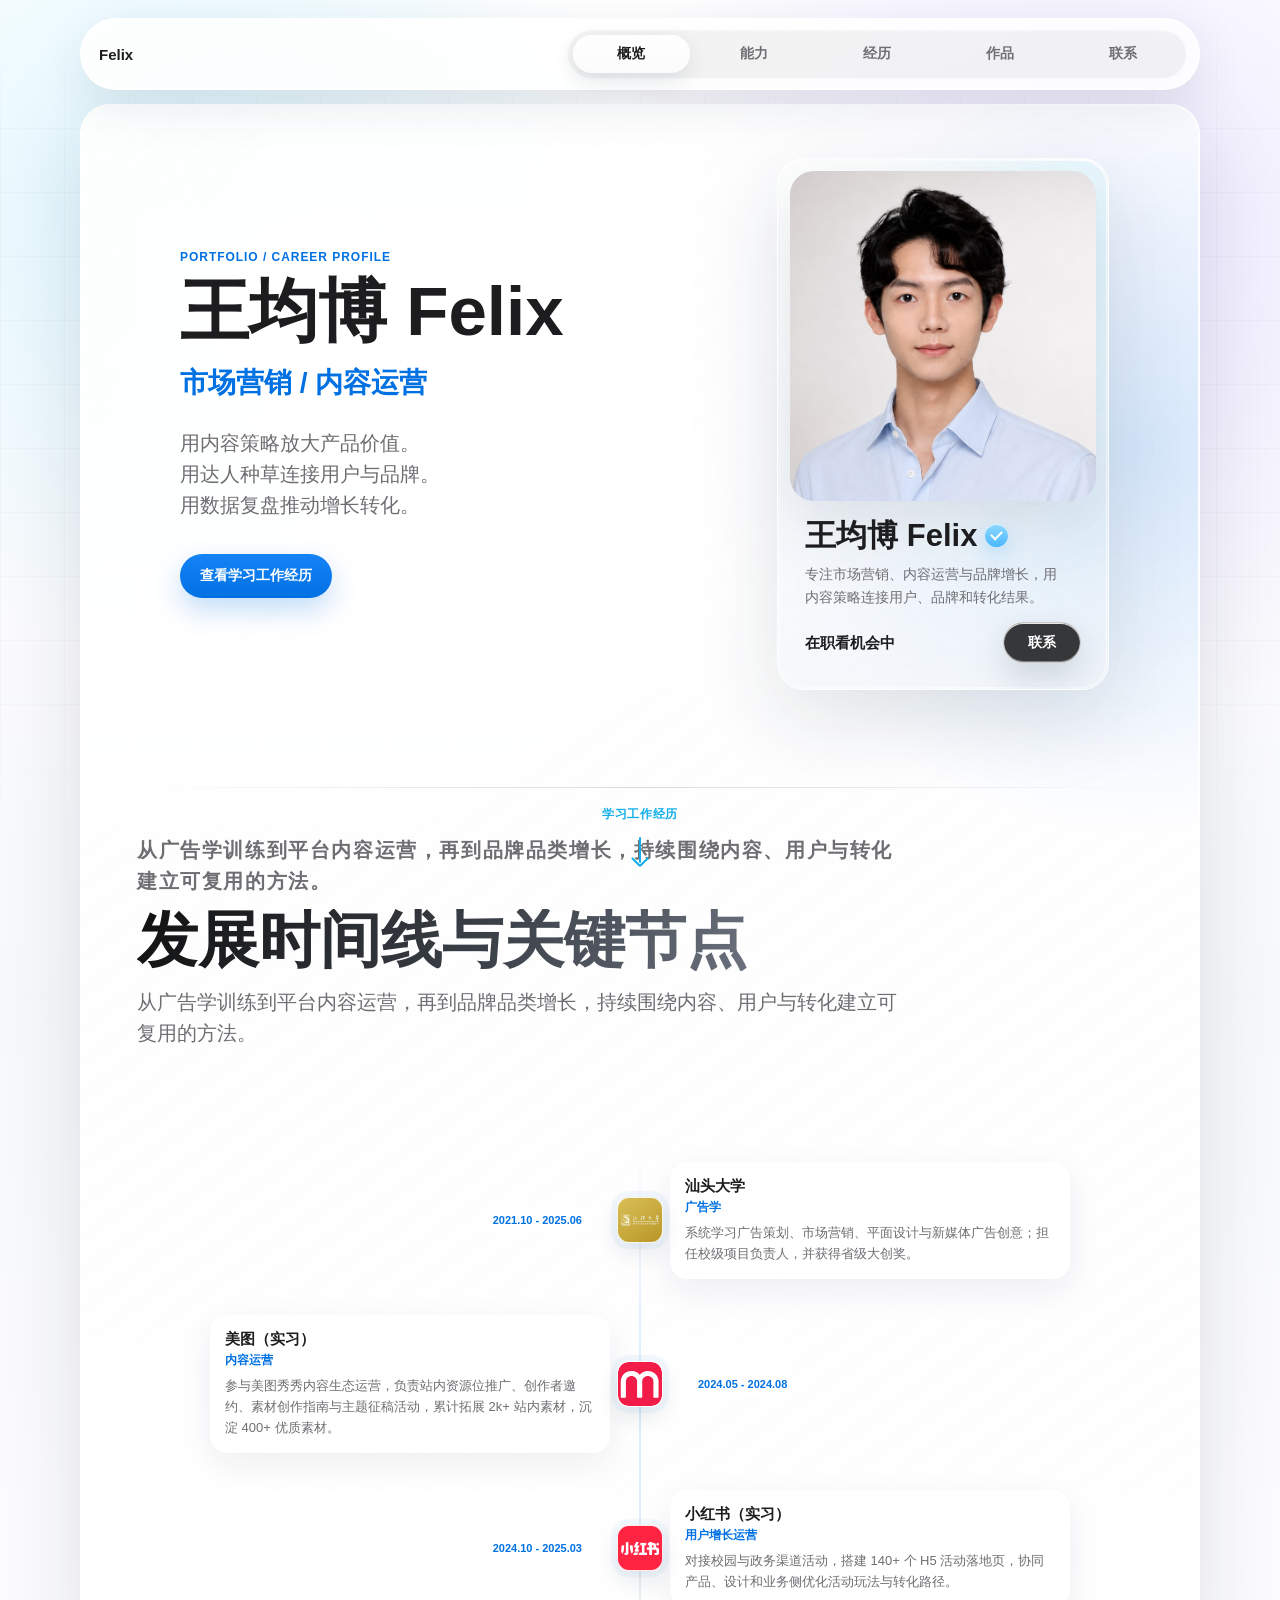
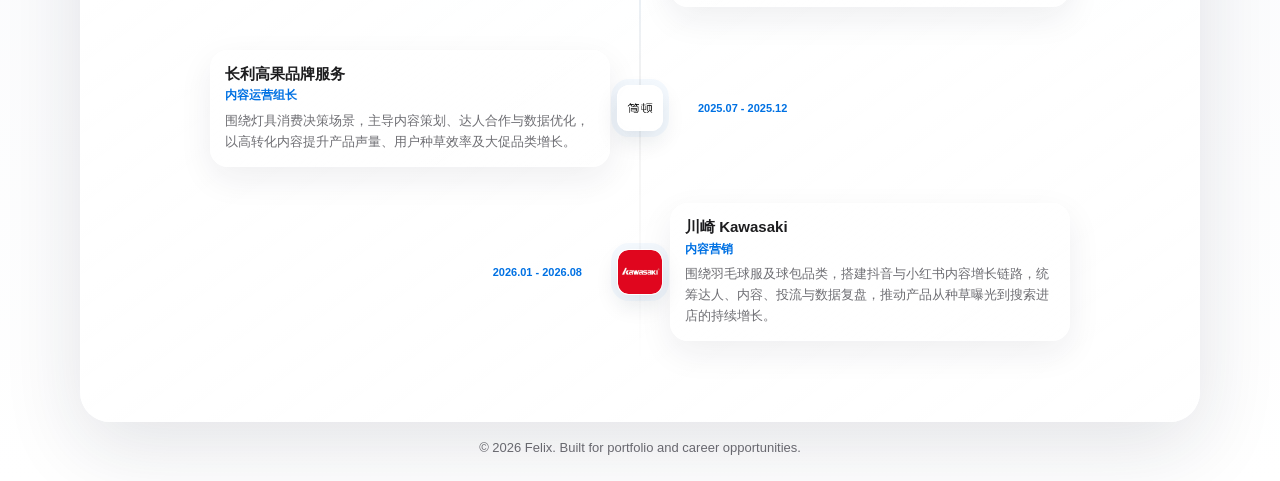
==== commit b971c64b: "fix: 同步经历职位与川崎结束日期" ====
--- a/index.html
+++ b/index.html
@@ -120,18 +120,18 @@
                 </span>
                 <div>
                   <h3>长利高果品牌服务</h3>
-                  <strong class="timeline-role">品类内容运营组长</strong>
+                  <strong class="timeline-role">内容运营组长</strong>
                   <p>围绕灯具消费决策场景，主导内容策划、达人合作与数据优化，以高转化内容提升品牌声量、用户种草效率及大促品类增长。</p>
                 </div>
               </li>
               <li>
-                <time>2026.01 - 至今</time>
+                <time>2026.01 - 2026.08</time>
                 <span class="timeline-logo timeline-logo-fill" aria-label="川崎 Kawasaki Logo">
                   <img src="assets/logos/kawasaki.jpg" alt="" />
                 </span>
                 <div>
                   <h3>川崎 Kawasaki</h3>
-                  <strong class="timeline-role">市场营销</strong>
+                  <strong class="timeline-role">内容营销</strong>
                   <p>围绕羽毛球服及球包品类，搭建抖音与小红书内容增长链路，统筹达人、内容、投流与数据复盘，推动产品从种草曝光到搜索进店的持续增长。</p>
                 </div>
               </li>
@@ -232,9 +232,9 @@
             <ol class="compact-list experience-list">
               <li>
                 <button class="experience-card" type="button" data-experience-target="kawasaki">
-                  <small>2026.01 - 至今</small>
+                  <small>2026.01 - 2026.08</small>
                   <strong>川崎 Kawasaki</strong>
-                  <b class="experience-role">市场营销</b>
+                  <b class="experience-role">内容营销</b>
                   <span>搭建抖音与小红书内容增长链路，统筹达人、内容、投流与数据复盘，推动从种草曝光到搜索进店增长。</span>
                   <em>查看详情</em>
                 </button>
@@ -243,7 +243,7 @@
                 <button class="experience-card" type="button" data-experience-target="changli">
                   <small>2025.07 - 2025.12</small>
                   <strong>长利高果品牌服务</strong>
-                  <b class="experience-role">品类内容运营组长</b>
+                  <b class="experience-role">内容运营组长</b>
                   <span>新锐灯具品牌小红书内容增长，覆盖选题产出、达人合作、数据复盘、评论维护与跨部门协作。</span>
                   <em>查看详情</em>
                 </button>
@@ -272,8 +272,8 @@
           <div class="experience-view changli-experience-view kawasaki-experience-view" data-experience-view="kawasaki" hidden>
             <button class="back-button" type="button" data-experience-back>返回经历</button>
             <div class="detail-heading">
-              <p class="eyebrow">2026.01 - 至今</p>
-              <h2><span>川崎 Kawasaki</span><span>市场营销</span></h2>
+              <p class="eyebrow">2026.01 - 2026.08</p>
+              <h2><span>川崎 Kawasaki</span><span>内容营销</span></h2>
               <p>围绕羽毛球服及球包品类，独立统筹抖音与小红书内容营销，通过产品策略、达人合作、笔记加热与数据复盘，推动产品从种草曝光到搜索进店的持续增长。</p>
               <button class="portfolio-entry-button" type="button" data-experience-target="kawasaki-portfolio">
                 查看完整作品集
@@ -358,7 +358,7 @@
 
             <header class="portfolio-hero portfolio-hero-kawasaki">
               <div class="portfolio-hero-copy">
-                <p class="eyebrow">Kawasaki Portfolio · 2026.01 - 至今</p>
+                <p class="eyebrow">Kawasaki Portfolio · 2026.01 - 2026.08</p>
                 <h2>
                   <span>川崎 Kawasaki</span>
                   <span>品类营销作品集</span>
@@ -397,7 +397,7 @@
               <div class="kawasaki-brief-grid">
                 <article><span>案例类型</span><strong>品类内容营销</strong></article>
                 <article><span>项目角色</span><strong>品类媒介营销负责人</strong></article>
-                <article><span>负责时间</span><strong>2026.01 - 至今</strong></article>
+                <article><span>负责时间</span><strong>2026.01 - 2026.08</strong></article>
                 <article><span>负责平台</span><strong>抖音 / 小红书</strong></article>
                 <article><span>负责品类</span><strong>羽毛球服、羽毛球包</strong></article>
                 <article><span>代表项目</span><strong>飞天羽服 / 海绵宝宝联名系列</strong></article>
@@ -727,7 +727,7 @@
             <button class="back-button" type="button" data-experience-back>返回经历</button>
             <div class="detail-heading">
               <p class="eyebrow">2025.07 - 2025.12</p>
-              <h2><span>长利高果品牌服务</span><span>品类内容运营组长</span></h2>
+              <h2><span>长利高果品牌服务</span><span>内容运营组长</span></h2>
               <p>服务灯具行业新锐品牌，以小红书为核心品牌推广与增长渠道，通过内容策划、达人合作、行业洞察和数据迭代推动品牌增长，助力品牌在天猫双 11 销售额稳居灯具行业前三。</p>
             </div>
 
@@ -1290,7 +1290,7 @@
             <li>
               <button class="experience-card published-case" type="button" data-open-experience="kawasaki-portfolio">
                 <small>01 / 营销案例</small>
-                <strong>川崎-市场营销案例</strong>
+                <strong>川崎-内容营销案例</strong>
                 <span>围绕羽毛球服与球包品类，呈现双平台达人内容、笔记加热、搜索进店和多平台数据复盘的增长链路。</span>
                 <em>查看完整案例</em>
               </button>
